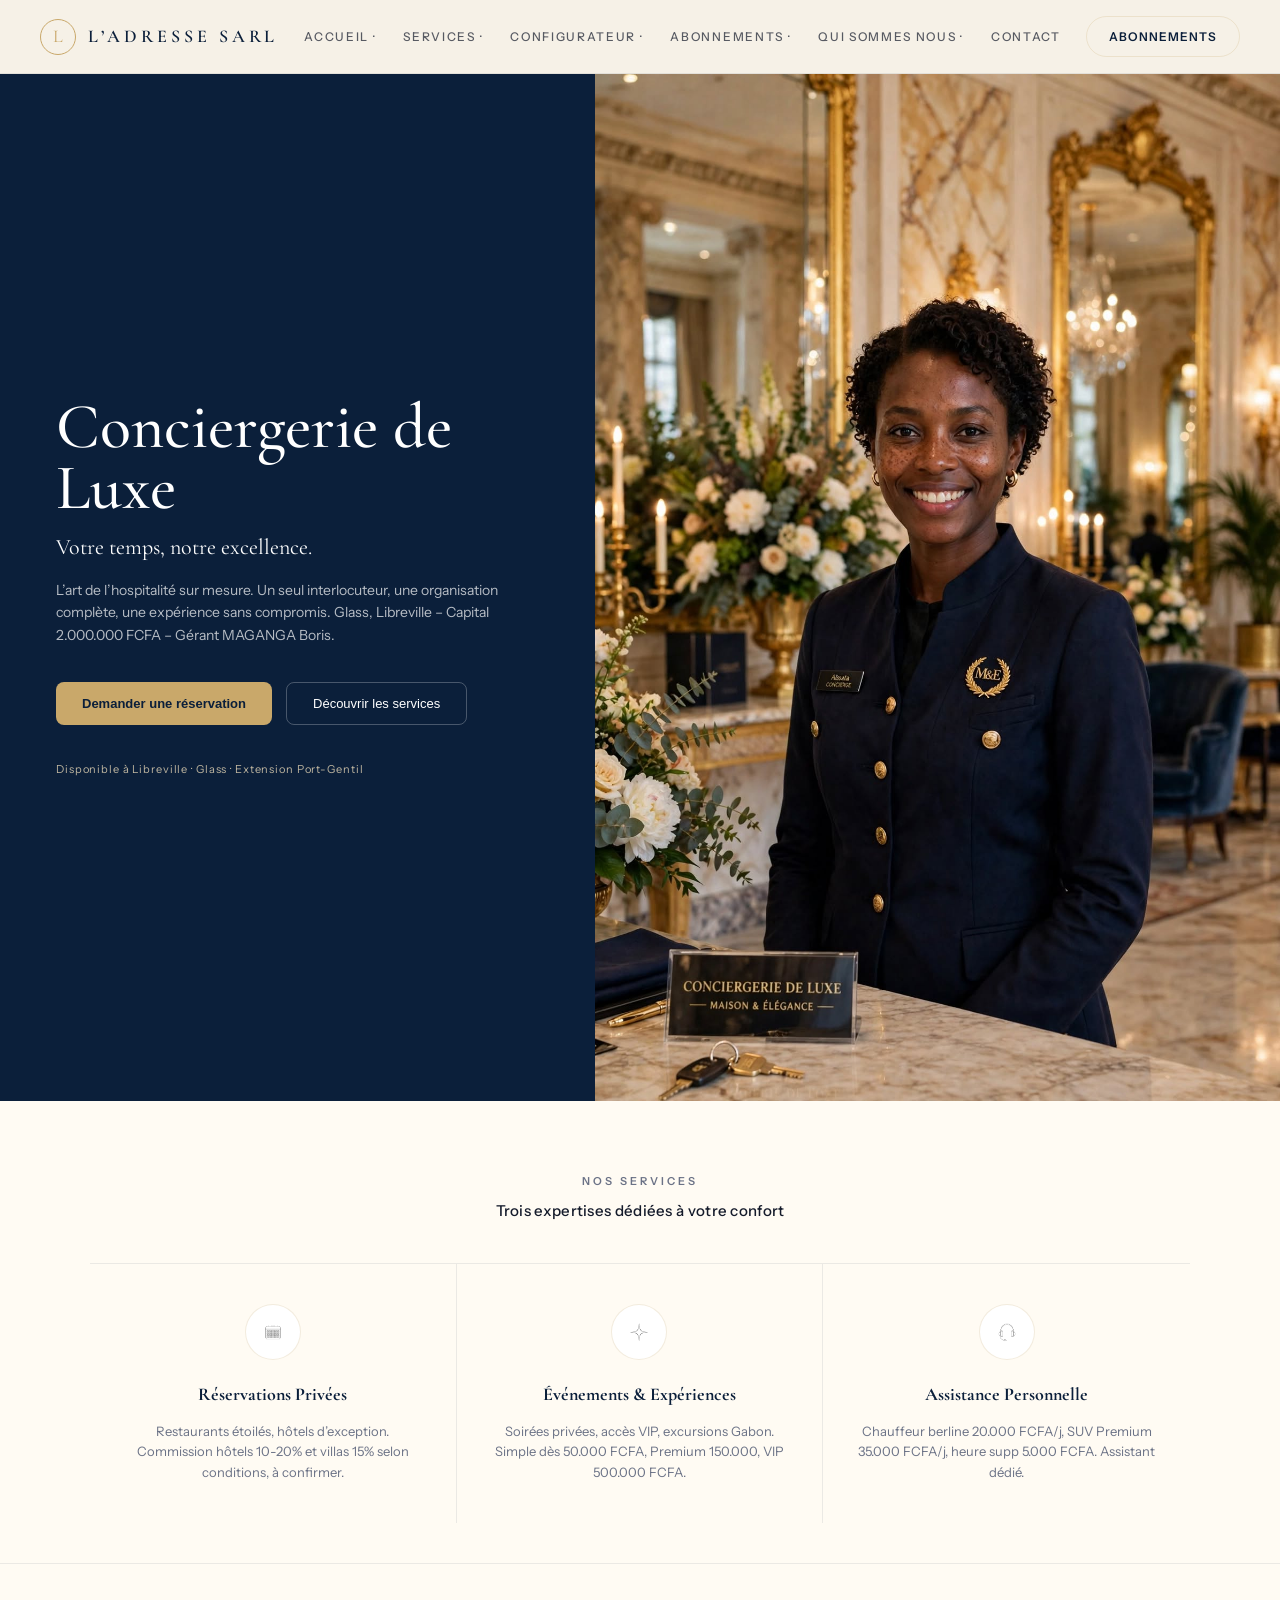
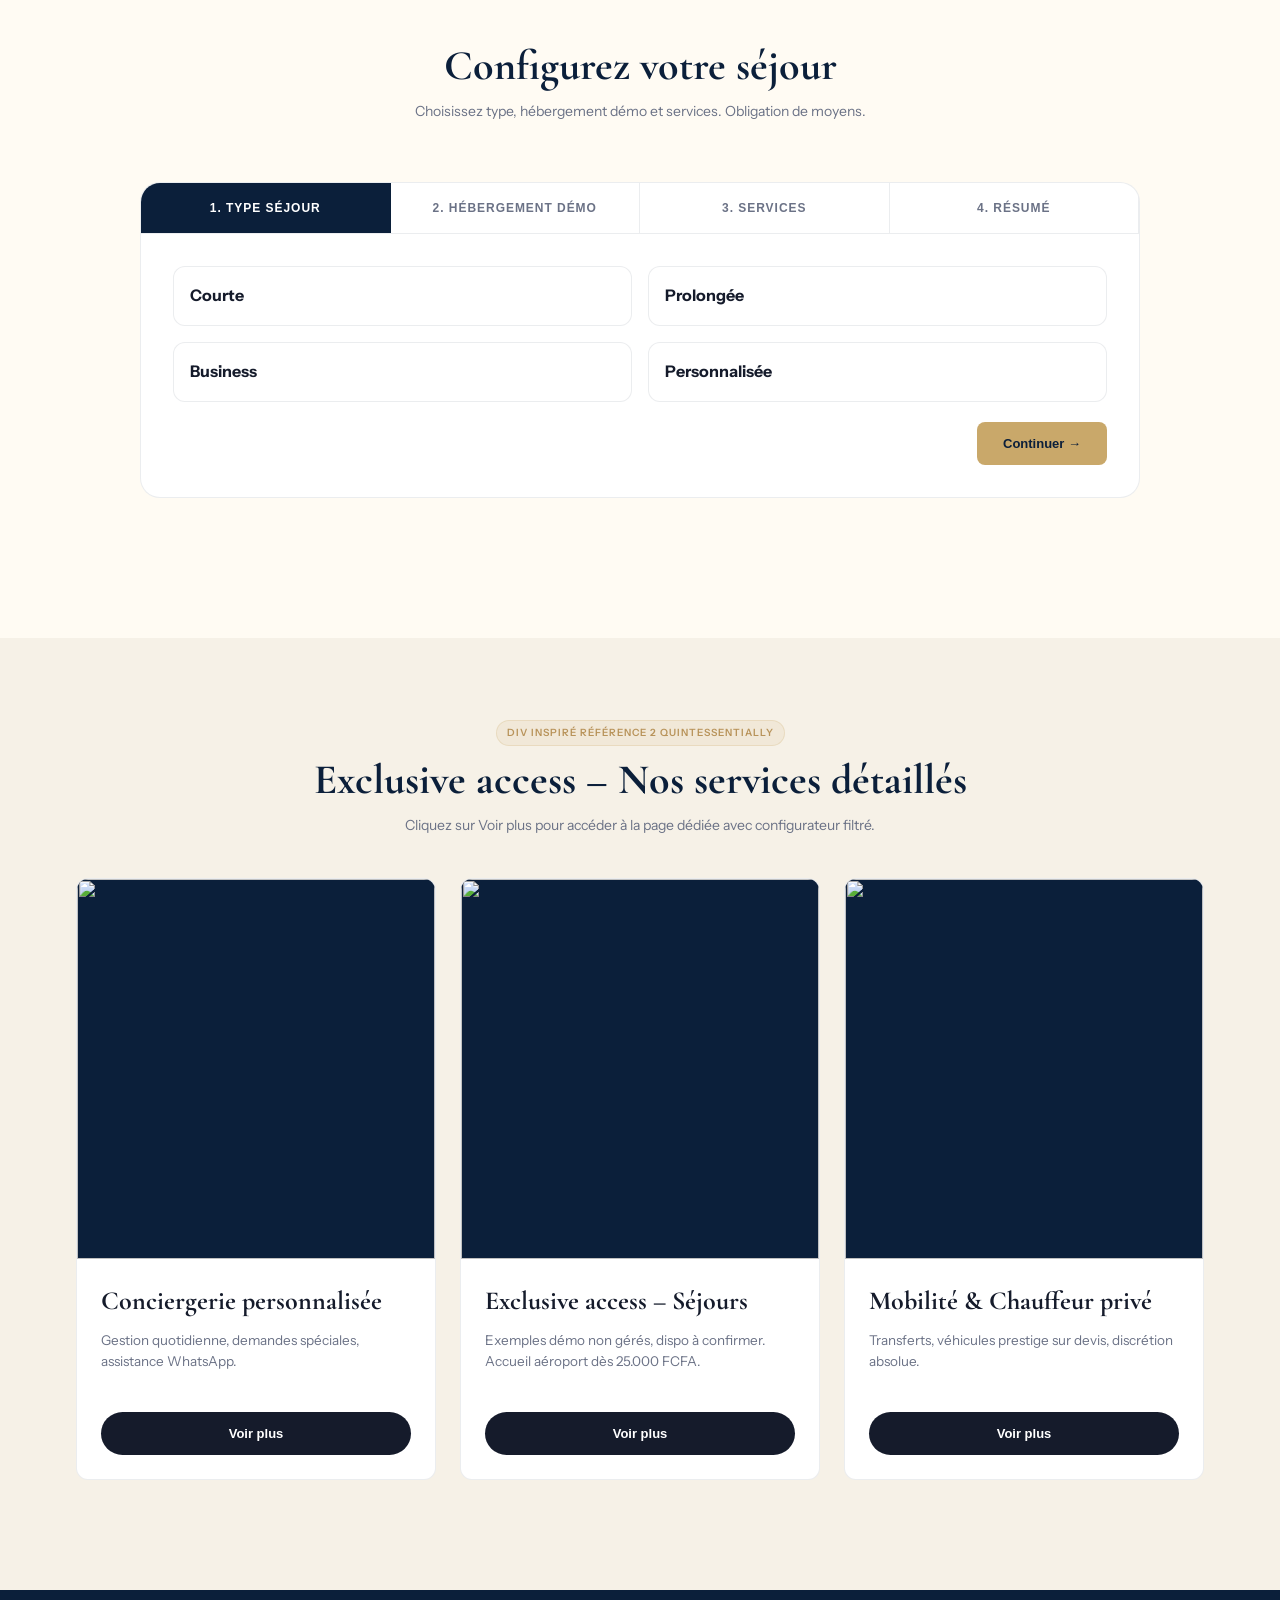
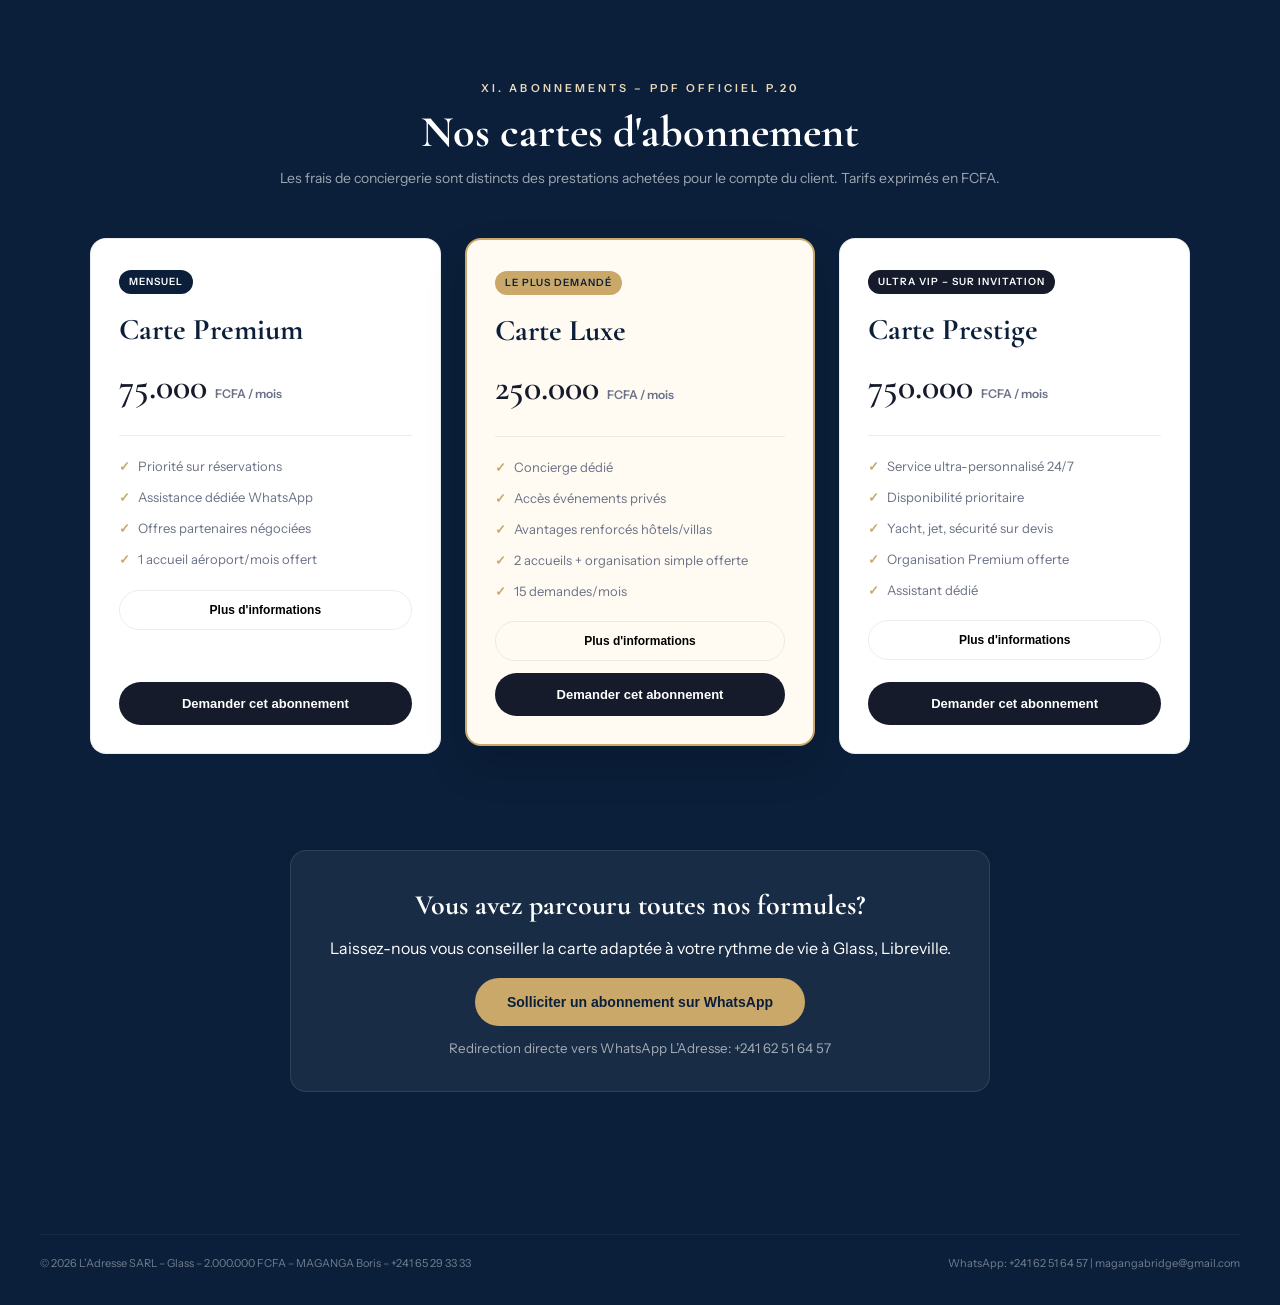
==== index.html @ 69adb177 "Update index.html" ====
<!DOCTYPE html>
<html lang="fr">
<head>
<meta charset="UTF-8">
<meta name="viewport" content="width=device-width, initial-scale=1.0">  
  <meta name="format-detection" content="telephone=no">
<meta name="format-detection" content="email=no">
<title>L’Adresse SARL | L’art de l’hospitalité sur mesure</title>
<link href="https://fonts.googleapis.com/css2?family=Cormorant+Garamond:wght@400;600;700&family=Instrument+Sans:wght@400;500;600&display=swap" rel="stylesheet">
<link rel="stylesheet" href="style.css">
</head>
<body>
<header class="top-header">
  <div class="brand"><div class="brand-icon">L</div><div class="brand-name">L’ADRESSE SARL</div></div>
  <nav class="nav">
    <a href="#accueil">Accueil ·</a>
    <a href="#services">Services ·</a>
    <a href="#config">Configurateur ·</a>
    <a href="#abonnements">Abonnements ·</a>
    <a href="qui-sommes-nous.html">Qui sommes nous ·</a>
    <a href="#contact">Contact</a>
  </nav>
  <a class="btn-contact" href="#abonnements">Abonnements</a>
</header>

<section class="hero" id="accueil">
  <div class="hero-left">
    <h1>Conciergerie de Luxe</h1>
    <div class="hero-sub">Votre temps, notre excellence.</div>
    <p class="hero-desc">L’art de l’hospitalité sur mesure. Un seul interlocuteur, une organisation complète, une expérience sans compromis. Glass, Libreville – Capital 2.000.000 FCFA – Gérant MAGANGA Boris.</p>
    <div class="hero-btns">
      <button class="btn-gold" onclick="document.getElementById('config').scrollIntoView({behavior:'smooth'})">Demander une réservation</button>
      <button class="btn-outline" onclick="document.getElementById('services-cards').scrollIntoView({behavior:'smooth'})">Découvrir les services</button>
    </div>
    <div class="hero-loc">Disponible à Libreville · Glass · Extension Port-Gentil</div>
  </div>
  <div class="hero-right">
    <img src="a1.jpeg" alt="Photo employée" onerror="this.src='a1.jpg'">
  </div>
</section>

<section class="services-intro" id="services">
  <small>Nos services</small>
  <h2>Trois expertises dédiées à votre confort</h2>
  <div class="services-grid-3">
    <div class="svc3"><div class="icon"><img src="icon3.png" alt="Réservations"></div><h3>Réservations Privées</h3><p>Restaurants étoilés, hôtels d’exception. Commission hôtels 10-20% et villas 15% selon conditions, à confirmer.</p></div>
    <div class="svc3"><div class="icon"><img src="icon1.png" alt="Événements"></div><h3>Événements & Expériences</h3><p>Soirées privées, accès VIP, excursions Gabon. Simple dès 50.000 FCFA, Premium 150.000, VIP 500.000 FCFA.</p></div>
    <div class="svc3"><div class="icon"><img src="icon2.png" alt="Assistance"></div><h3>Assistance Personnelle</h3><p>Chauffeur berline 20.000 FCFA/j, SUV Premium 35.000 FCFA/j, heure supp 5.000 FCFA. Assistant dédié.</p></div>
  </div>
</section>

<section style="padding:80px 0;background:var(--cream)" id="config">
  <div class="container">
    <div class="section-header"><h2>Configurez votre séjour</h2><p>Choisissez type, hébergement démo et services. Obligation de moyens.</p></div>
    <div class="config-wrap">
      <div class="config-tabs"><button class="active" data-s="1">1. Type séjour</button><button data-s="2">2. Hébergement démo</button><button data-s="3">3. Services</button><button data-s="4">4. Résumé</button></div>
      <div class="config-body" id="cfgBody"></div>
    </div>
  </div>
</section>

<section class="section-cards" id="services-cards">
  <div class="section-header">
    <span class="badge-demo">Div inspiré référence 2 Quintessentially</span>
    <h2>Exclusive access – Nos services détaillés</h2>
    <p>Cliquez sur Voir plus pour accéder à la page dédiée avec configurateur filtré.</p>
  </div>
  <div class="cards-wrapper">
    <div class="cards-scroll is-centered" id="cardsScroll">
      <div class="q-card"><div class="q-card-img"><img src="https://images.unsplash.com/photo-1566073771259-6a8506099945?w=600"></div><div class="q-card-body"><h3>Conciergerie personnalisée</h3><p>Gestion quotidienne, demandes spéciales, assistance WhatsApp.</p><button class="q-btn" onclick="window.location.href='service-conciergerie.html'">Voir plus</button></div></div>
      <div class="q-card"><div class="q-card-img"><img src="https://images.unsplash.com/photo-1611892440504-42a792e24d32?w=600"></div><div class="q-card-body"><h3>Exclusive access – Séjours</h3><p>Exemples démo non gérés, dispo à confirmer. Accueil aéroport dès 25.000 FCFA.</p><button class="q-btn" onclick="window.location.href='service-sejours.html'">Voir plus</button></div></div>
      <div class="q-card"><div class="q-card-img"><img src="https://images.unsplash.com/photo-1449965408869-eaa3f722e40d?w=600"></div><div class="q-card-body"><h3>Mobilité & Chauffeur privé</h3><p>Transferts, véhicules prestige sur devis, discrétion absolue.</p><button class="q-btn" onclick="window.location.href='service-mobilite.html'">Voir plus</button></div></div>
    </div>
  </div>
</section>

<section class="abonnements-section" id="abonnements">
  <div class="container">
    <div class="abonnement-intro">
      <small>XI. ABONNEMENTS – PDF Officiel p.20</small>
      <h2>Nos cartes d'abonnement</h2>
      <p>Les frais de conciergerie sont distincts des prestations achetées pour le compte du client. Tarifs exprimés en FCFA.</p>
    </div>
    <div class="abonnement-grid">
      <div class="abonnement-card">
        <div class="abonnement-top"><span class="badge-abonnement">Mensuel</span><h3>Carte Premium</h3><div class="price-abonnement">75.000 <small>FCFA / mois</small></div></div>
        <ul class="abonnement-list"><li>Priorité sur réservations</li><li>Assistance dédiée WhatsApp</li><li>Offres partenaires négociées</li><li>1 accueil aéroport/mois offert</li></ul>
        <button class="btn-info" onclick="toggleInfo(this)">Plus d'informations</button>
        <div class="info-extra"><p><b>Détails PDF p.20 + Club Silver 250.000 FCFA/an p.78:</b> 5 demandes/mois, chauffeur berline 20.000 FCFA/j préférentiel.</p></div>
        <button class="btn-whatsapp" onclick="sendWhatsApp('Carte Premium – 75.000 FCFA/mois')">Demander cet abonnement</button>
      </div>
      <div class="abonnement-card featured">
        <div class="abonnement-top"><span class="badge-abonnement gold">Le plus demandé</span><h3>Carte Luxe</h3><div class="price-abonnement">250.000 <small>FCFA / mois</small></div></div>
        <ul class="abonnement-list"><li>Concierge dédié</li><li>Accès événements privés</li><li>Avantages renforcés hôtels/villas</li><li>2 accueils + organisation simple offerte</li><li>15 demandes/mois</li></ul>
        <button class="btn-info" onclick="toggleInfo(this)">Plus d'informations</button>
        <div class="info-extra"><p><b>Détails PDF p.20 + Gold 750.000 FCFA/an p.78:</b> Coordination business dès 100.000 FCFA, commissions hôtels 10-20% maintenues.</p></div>
        <button class="btn-whatsapp" onclick="sendWhatsApp('Carte Luxe – 250.000 FCFA/mois')">Demander cet abonnement</button>
      </div>
      <div class="abonnement-card">
        <div class="abonnement-top"><span class="badge-abonnement dark">Ultra VIP – Sur invitation</span><h3>Carte Prestige</h3><div class="price-abonnement">750.000 <small>FCFA / mois</small></div></div>
        <ul class="abonnement-list"><li>Service ultra-personnalisé 24/7</li><li>Disponibilité prioritaire</li><li>Yacht, jet, sécurité sur devis</li><li>Organisation Premium offerte</li><li>Assistant dédié</li></ul>
        <button class="btn-info" onclick="toggleInfo(this)">Plus d'informations</button>
        <div class="info-extra"><p><b>Détails PDF p.20 + Black sur invitation p.78:</b> Service ultra-personnalisé, prestations exclusives.</p></div>
        <button class="btn-whatsapp" onclick="sendWhatsApp('Carte Prestige – 750.000 FCFA/mois – Sur invitation')">Demander cet abonnement</button>
      </div>
    </div>
    <div class="abonnement-cta-final">
      <h3>Vous avez parcouru toutes nos formules?</h3>
      <p>Laissez-nous vous conseiller la carte adaptée à votre rythme de vie à Glass, Libreville.</p>
      <button class="btn-gold-large" onclick="sendWhatsApp('Demande générale abonnement – besoin de conseil')">Solliciter un abonnement sur WhatsApp</button>
      <small style="display:block;margin-top:12px;opacity:0.6">Redirection directe vers WhatsApp L’Adresse: +241 62 51 64 57</small>
    </div>
  </div>
</section>

<footer class="footer" id="contact"><div class="footer-bottom"><span>© 2026 L’Adresse SARL – Glass – 2.000.000 FCFA – MAGANGA Boris – +241 65 29 33 33</span><span>WhatsApp: +241 62 51 64 57 | magangabridge@gmail.com</span></div></footer>

<script>
const state={type:null,heberg:null,services:[]};
let confType='standard';
let budgetMode='proposition';
const hebs=[{id:'a1',name:'Appartement Premium – Démo',cap:'2 pers • 65m²',img:'https://images.unsplash.com/photo-1522708323590-d24dbb6b0267?w=400'},{id:'v1',name:'Villa Luxe – Démo',cap:'4-6 pers',img:'https://images.unsplash.com/photo-1600596542815-ffad4c1539a9?w=400'}];
const servs=['Chauffeur','Chef privé','Guide','Excursion','Événement','Sécurité sur devis'];

function render(n){
  document.querySelectorAll('.config-tabs button').forEach(b=>b.classList.toggle('active',b.dataset.s==n));
  const body=document.getElementById('cfgBody');
  if(!body) return;
  if(n==1){
    body.innerHTML=`<div class="config-grid">${['Courte','Prolongée','Business','Personnalisée'].map(t=>`<div class="opt ${state.type===t?'selected':''}" onclick="state.type='${t}';render(1)"><b>${t}</b></div>`).join('')}</div><div style="text-align:right;margin-top:20px"><button class="btn-gold" onclick="render(2)">Continuer →</button></div>`;
  }
  if(n==2){
    body.innerHTML=`<div class="config-grid">${hebs.map(h=>`<div class="opt ${state.heberg===h.id?'selected':''}" onclick="state.heberg='${h.id}';render(2)"><img src="${h.img}"><div><b>${h.name}</b><br><small>${h.cap}</small></div></div>`).join('')}</div><div style="display:flex;justify-content:space-between;margin-top:20px"><button class="btn-gold" onclick="render(1)">← Retour</button><button class="btn-gold" onclick="render(3)">Continuer →</button></div>`;
  }
  if(n==3){
    body.innerHTML=`<div class="config-grid">${servs.map(s=>`<label class="opt ${state.services.includes(s)?'selected':''}"><input type="checkbox" ${state.services.includes(s)?'checked':''} onchange="toggleS('${s}')">${s}</label>`).join('')}</div><div style="text-align:right;margin-top:20px"><button class="btn-gold" onclick="render(4)">Voir résumé →</button></div>`;
  }
  if(n==4){
    const heb=hebs.find(h=>h.id===state.heberg);
    const budgetVal = document.getElementById('budgetInput') ? document.getElementById('budgetInput').value : '';
    body.innerHTML=`
      <div style="margin-bottom:20px">
        <p style="font-size:13px;font-weight:600;margin-bottom:10px">Comment souhaitez-vous organiser votre séjour ?</p>
        <div style="display:grid;grid-template-columns:1fr 1fr;gap:12px">
          <label class="opt ${confType==='standard'?'selected':''}" onclick="setConf('standard')"><input type="radio" name="conf" ${confType==='standard'?'checked':''}> <b>Demande standard</b><br><small>Coordonnées pour organiser le séjour</small></label>
          <label class="opt ${confType==='confidentielle'?'selected':''}" onclick="setConf('confidentielle')"><input type="radio" name="conf" ${confType==='confidentielle'?'checked':''}> <b>Demande confidentielle</b><br><small>Discrétion renforcée - autorisés uniquement</small></label>
        </div>
        <p style="font-size:11px;color:var(--muted);margin-top:8px">Choisissez la demande confidentielle si vous souhaitez que votre séjour soit organisé avec une discrétion renforcée. Votre demande sera traitée uniquement par les personnes autorisées.</p>
      </div>
      <div style="margin-bottom:20px">
        <p style="font-size:13px;font-weight:600;margin-bottom:10px">Comment souhaitez-vous définir votre budget ?</p>
        <div style="display:grid;grid-template-columns:1fr 1fr;gap:12px">
          <label class="opt ${budgetMode==='avec'?'selected':''}" onclick="setBudget('avec')"><input type="radio" name="budgetType" ${budgetMode==='avec'?'checked':''}> J’ai un budget en tête</label>
          <label class="opt ${budgetMode==='proposition'?'selected':''}" onclick="setBudget('proposition')"><input type="radio" name="budgetType" ${budgetMode==='proposition'?'checked':''}> Proposition sur mesure</label>
        </div>
        <input id="budgetInput" type="number" placeholder="Ex: 250000 FCFA" value="${budgetVal}" style="display:${budgetMode==='avec'?'block':'none'};width:100%;margin-top:12px;padding:12px;border-radius:10px;border:1px solid var(--border)">
      </div>
      <div style="background:var(--navy);color:white;padding:20px;border-radius:16px;margin-bottom:20px">
        <p><b>Type:</b> ${state.type||'—'}<br><b>Hébergement:</b> ${heb?heb.name:'—'}<br><b>Services:</b> ${state.services.join(', ')||'—'}<br><b>Modalité:</b> ${confType}<br><b>Budget:</b> ${budgetMode==='avec' ? (budgetVal||'à préciser')+' FCFA' : 'Sur devis'}</p>
      </div>
      <button class="btn-gold" style="width:100%;border-radius:100px" onclick="sendWhatsAppConfig()">Envoyer par WhatsApp</button>
      <button style="width:100%;border-radius:100px;background:var(--navy);color:white;border:none;padding:14px;cursor:pointer;font-weight:600;margin-top:10px" onclick="sendMailConfig()">Envoyer par Gmail</button>
      <small style="display:block;margin-top:10px;color:var(--muted)">Standard → Sheet équipe | Confidentielle → Sheet restreint Boris</small>
    `;
  }
}
function toggleS(s){if(state.services.includes(s))state.services=state.services.filter(x=>x!==s);else state.services.push(s);render(3)}
function setConf(v){confType=v; render(4)}
function setBudget(v){budgetMode=v; const inp=document.getElementById('budgetInput'); if(inp) inp.style.display=v==='avec'?'block':'none'; render(4); setTimeout(()=>{const newInp=document.getElementById('budgetInput'); if(newInp) newInp.focus();},50)}

function getResumeText(){
  const heb=hebs.find(h=>h.id===state.heberg);
  const budgetVal = document.getElementById('budgetInput') ? document.getElementById('budgetInput').value : '';
  const budgetTxt = budgetMode==='avec' ? budgetVal+' FCFA' : 'Proposition sur mesure';
  return `CONFIGURATEUR L’Adresse – Type:${state.type} – Heberg:${heb?heb.name:state.heberg} – Services:${state.services.join(',')} – Modalite:${confType} – Budget:${budgetTxt}`;
}
function sendWhatsAppConfig(){
  const txt=getResumeText();
  const prefix = confType==='confidentielle' ? '[CONFIDENTIELLE] ' : '[STANDARD] ';
  window.open(`https://wa.me/24162516457?text=${encodeURIComponent(prefix+txt)}`,'_blank');
}
function sendMailConfig(){
  const txt=getResumeText();
  const subj=`${confType==='confidentielle' ? '[CONFIDENTIELLE]' : '[STANDARD]'} Demande Configurateur L’Adresse – ${state.type}`;
  const body=`Bonjour L’Adresse,%0D%0A%0D%0A${encodeURIComponent(txt)}%0D%0A%0D%0AÀ traiter dans Sheet: ${confType}`;
  window.location.href=`mailto:magangabridge@gmail.com?subject=${encodeURIComponent(subj)}&body=${body}`;
}

document.querySelectorAll('.config-tabs button').forEach(b=>b.addEventListener('click',()=>render(b.dataset.s)));
render(1);
function toggleInfo(btn){const extra=btn.nextElementSibling;const open=extra.style.display==='block';extra.style.display=open?'none':'block';btn.textContent=open?"Plus d'informations":"Moins d'informations";}
function sendWhatsApp(typeAbo){const numero="24162516457";const msg=`Bonjour L’Adresse SARL, je souhaite obtenir plus d’informations et solliciter l’abonnement suivant: ${typeAbo}. Pouvez-vous me recontacter? Merci – Glass, Libreville.`;window.open(`https://wa.me/${numero}?text=${encodeURIComponent(msg)}`,'_blank');}
document.addEventListener('DOMContentLoaded',()=>{
  const scroll=document.getElementById('cardsScroll');const wrapper=document.querySelector('.cards-wrapper');
  function check(){if(!scroll||!wrapper) return; if(scroll.scrollWidth <= wrapper.clientWidth + 20){scroll.classList.add('is-centered');}else{scroll.classList.remove('is-centered');}}
  check();window.addEventListener('resize',check);
});
</script>
</body>
</html>
---- style.css ----
:root{
--navy:#0B1F3A;--navy-light:#143157;--gold:#C9A86A;--gold-hover:#B8935A;
--gold-light:#E9D9B8;--cream:#FFFBF3;--cream2:#F6F1E7;--paper:#FFFEFB;
--text:#151B2B;--muted:#6B7286;--border:rgba(11,31,58,0.08);--border-gold:rgba(201,168,106,0.22);
}
*{margin:0;padding:0;box-sizing:border-box}
html{scroll-behavior:smooth}
body{font-family:'Instrument Sans',sans-serif;background:var(--cream);color:var(--text);line-height:1.6;-webkit-font-smoothing:antialiased;-webkit-tap-highlight-color:transparent}
h1,h2,h3{font-family:'Cormorant Garamond',serif}
a{text-decoration:none;color:inherit;-webkit-text-fill-color:inherit}
img{width:100%;display:block;object-fit:cover}
.container{max-width:1280px;margin:0 auto;padding:0 32px}
.badge-demo{display:inline-block;background:rgba(201,168,106,0.12);border:1px solid var(--border-gold);color:var(--gold-hover);padding:4px 10px;border-radius:100px;font-size:10px;letter-spacing:0.1em;text-transform:uppercase;font-weight:600;margin-bottom:12px}
.top-header{background:var(--cream2);border-bottom:1px solid var(--border);padding:16px 40px;display:flex;justify-content:space-between;align-items:center;position:sticky;top:0;z-index:100}
.brand{display:flex;align-items:center;gap:12px}
.brand-icon{width:36px;height:36px;border:1px solid var(--gold);border-radius:50%;display:flex;align-items:center;justify-content:center;color:var(--gold);font-family:'Cormorant Garamond';font-size:18px}
.brand-name{font-family:'Cormorant Garamond';font-size:18px;letter-spacing:0.22em;font-weight:600;color:var(--navy)}
.nav{display:flex;gap:28px;align-items:center}
.nav a{font-size:12px;letter-spacing:0.14em;text-transform:uppercase;font-weight:500;opacity:.7}
.nav a:hover{opacity:1}
.btn-contact{border:1px solid var(--border-gold);padding:10px 22px;border-radius:100px;font-size:12px;letter-spacing:0.08em;text-transform:uppercase;font-weight:600;color:var(--navy)}
.hero{display:grid;grid-template-columns:1fr 1.15fr;min-height:78vh;overflow:hidden}
.hero-left{background:var(--navy);color:white;padding:80px 56px;display:flex;flex-direction:column;justify-content:center}
.hero-left h1{font-size:64px;line-height:0.95;font-weight:500;margin-bottom:16px}
.hero-sub{font-size:22px;line-height:1.2;margin-bottom:18px;font-family:'Cormorant Garamond';font-weight:400}
.hero-desc{font-size:14px;color:rgba(255,255,255,0.7);line-height:1.6;max-width:480px;margin-bottom:36px}
.hero-btns{display:flex;gap:14px;flex-wrap:wrap}
.btn-gold{background:var(--gold);color:var(--navy);padding:14px 26px;border-radius:8px;font-size:13px;font-weight:600;border:none;cursor:pointer;transition:.2s}
.btn-gold:hover{background:var(--gold-hover);transform:translateY(-1px)}
.btn-outline{border:1px solid rgba(255,255,255,0.25);color:white;padding:13px 26px;border-radius:8px;font-size:13px;background:transparent;cursor:pointer}
.hero-loc{margin-top:36px;font-size:11px;letter-spacing:0.08em;color:var(--gold-light);opacity:.8}
.hero-right{position:relative;background:#ddd;display:block}
.hero-right img{height:100%;min-height:580px;object-fit:cover;display:block}
.services-intro{background:var(--cream);padding:72px 0 40px;text-align:center;border-bottom:1px solid var(--border)}
.services-intro small{font-size:11px;letter-spacing:0.28em;text-transform:uppercase;color:var(--muted);font-weight:600;display:block;margin-bottom:8px}
.services-intro h2{font-size:15px;letter-spacing:0.02em;font-weight:500;font-family:'Instrument Sans'}
.services-grid-3{display:grid;grid-template-columns:repeat(3,1fr);gap:0;max-width:1100px;margin:40px auto 0;border-top:1px solid var(--border)}
.svc3{padding:40px 32px;text-align:center;border-right:1px solid var(--border)}
.svc3:last-child{border-right:none}
.svc3 h3{font-size:18px;margin-bottom:12px;color:var(--navy)}
.svc3 p{font-size:13px;color:var(--muted);line-height:1.6;max-width:300px;margin:0 auto}
.svc3 .icon img{width:28px;height:28px;object-fit:contain;filter:brightness(0) saturate(100%);opacity:0.9}
.svc3 .icon{background:white;border:1px solid var(--border-gold);width:56px;height:56px;border-radius:50%;display:flex;align-items:center;justify-content:center;margin:0 auto 20px;transition:.2s}
.svc3:hover .icon{border-color:var(--gold);background:var(--cream2);transform:scale(1.05)}
.section-cards{background:var(--cream2);padding:80px 0}
.section-header{max-width:1280px;margin:0 auto 32px;padding:0 32px;text-align:center}
.section-header h2{font-size:42px;line-height:1.05;color:var(--navy);margin-bottom:12px}
.section-header p{color:var(--muted);font-size:14px;max-width:600px;margin:0 auto}
.cards-wrapper{max-width:1280px;margin:0 auto;padding:0 32px;display:flex;justify-content:center}
.cards-scroll{display:flex;gap:24px;overflow-x:auto;padding:10px 0 30px;scroll-snap-type:x mandatory;scrollbar-width:none;max-width:100%}
.cards-scroll.is-centered{justify-content:center;overflow:visible;flex-wrap:wrap}
.cards-scroll::-webkit-scrollbar{display:none}
.q-card{flex:0 0 360px;scroll-snap-align:start;background:white;border:1px solid var(--border);overflow:hidden;transition:.3s;cursor:pointer;border-radius:12px}
.q-card:hover{transform:translateY(-4px);box-shadow:0 18px 40px rgba(11,31,58,0.08)}
.q-card-img{height:380px;overflow:hidden;background:var(--navy)}
.q-card-img img{height:100%;transition:.6s}
.q-card:hover .q-card-img img{transform:scale(1.05)}
.q-card-body{padding:28px 24px 24px}
.q-card-body h3{font-size:26px;line-height:1.1;margin-bottom:14px}
.q-card-body p{font-size:13.5px;color:var(--muted);line-height:1.6;margin-bottom:22px;min-height:60px}
.q-btn{width:100%;background:var(--text);color:white;border:none;padding:14px;border-radius:100px;font-size:13px;font-weight:600;cursor:pointer}
.abonnements-section{background:var(--navy);color:white;padding:90px 0 110px}
.abonnement-intro{text-align:center;max-width:720px;margin:0 auto 48px}
.abonnement-intro small{letter-spacing:0.28em;text-transform:uppercase;color:var(--gold-light);font-weight:600;font-size:11px;display:block;margin-bottom:8px}
.abonnement-intro h2{font-size:44px;margin:12px 0;color:white;line-height:1.05}
.abonnement-intro p{color:rgba(255,255,255,0.6);font-size:14px;line-height:1.6}
.abonnement-grid{display:grid;grid-template-columns:repeat(3,1fr);gap:24px;row-gap:40px;max-width:1100px;margin:0 auto 64px}
.abonnement-card{background:white;color:var(--text);border-radius:16px;padding:28px;border:1px solid var(--border);display:flex;flex-direction:column}
.abonnement-card.featured{background:var(--cream);border:2px solid var(--gold);transform:none !important;box-shadow:0 20px 40px rgba(0,0,0,0.15);margin-bottom:8px}
.abonnement-top{border-bottom:1px solid var(--border);padding-bottom:20px;margin-bottom:20px}
.badge-abonnement{font-size:10px;letter-spacing:0.1em;text-transform:uppercase;font-weight:600;background:var(--navy);color:white;padding:4px 10px;border-radius:100px;display:inline-block}
.badge-abonnement.gold{background:var(--gold);color:var(--navy)}
.badge-abonnement.dark{background:var(--text)}
.abonnement-card h3{font-family:'Cormorant Garamond';font-size:30px;margin:12px 0 4px;color:var(--navy)}
.price-abonnement{font-family:'Cormorant Garamond';font-size:36px;font-weight:600}
.price-abonnement small{font-family:'Instrument Sans';font-size:12px;color:var(--muted)}
.abonnement-list{list-style:none;margin:0 0 20px;display:flex;flex-direction:column;gap:10px;font-size:13px;color:var(--muted)}
.abonnement-list li:before{content:'✓';color:var(--gold);font-weight:700;margin-right:8px}
.btn-info{width:100%;background:transparent;border:1px solid var(--border);padding:12px;border-radius:100px;font-size:12px;font-weight:600;cursor:pointer;margin-bottom:12px}
.btn-info:hover{background:var(--cream2)}
.info-extra{display:none;background:var(--cream2);padding:14px;border-radius:10px;font-size:12.5px;line-height:1.5;margin-bottom:16px;color:var(--muted)}
.btn-whatsapp{width:100%;background:var(--text);color:white;border:none;padding:14px;border-radius:100px;font-size:13px;font-weight:600;cursor:pointer;margin-top:auto}
.btn-whatsapp:hover{background:var(--navy-light)}
.abonnement-cta-final{text-align:center;margin-top:96px;background:rgba(255,255,255,0.06);border:1px solid rgba(255,255,255,0.1);padding:32px;border-radius:16px;max-width:700px;margin-left:auto;margin-right:auto}
.abonnement-cta-final h3{font-size:28px;color:white;margin-bottom:8px}
.btn-gold-large{background:var(--gold);color:var(--navy);padding:16px 32px;border-radius:100px;border:none;font-weight:700;font-size:14px;cursor:pointer;margin-top:16px}
.config-wrap{max-width:1000px;margin:60px auto;background:white;border-radius:20px;border:1px solid var(--border);overflow:hidden;position:relative}
.config-tabs{display:flex;border-bottom:1px solid var(--border);overflow:hidden}
.config-tabs button{flex:1;padding:18px;border:none;background:transparent;font-size:12px;letter-spacing:0.08em;text-transform:uppercase;font-weight:600;color:var(--muted);cursor:pointer;border-right:1px solid var(--border)}
.config-tabs button.active{background:var(--navy);color:white}
.config-body{padding:32px}
.config-grid{display:grid;grid-template-columns:repeat(2,1fr);gap:16px}
.opt{border:1.5px solid var(--border);border-radius:12px;padding:16px;display:flex;gap:14px;align-items:center;cursor:pointer;transition:.2s;background:white}
.opt.selected{border-color:var(--navy);background:var(--cream2)}
.opt img{width:72px;height:72px;border-radius:10px;flex-shrink:0}
.footer{background:var(--navy);color:rgba(255,255,255,0.6);padding:32px 40px;font-size:12px}
.footer-bottom{border-top:1px solid rgba(255,255,255,0.08);padding-top:20px;display:flex;justify-content:space-between;opacity:.7;font-size:11px;max-width:1280px;margin:0 auto;flex-wrap:wrap;gap:12px}
a[href^="tel"], a[href^="mailto"], .footer-bottom span{color:inherit !important;-webkit-text-fill-color:inherit !important;text-decoration:none !important}

@media(max-width:1024px){
.hero{grid-template-columns:1fr}.hero-left{padding:48px 32px}.hero-right img{min-height:420px}
.services-grid-3{grid-template-columns:1fr;border-top:none}.svc3{border-right:none;border-bottom:1px solid var(--border)}
.abonnement-grid{grid-template-columns:1fr}.abonnement-card.featured{transform:none}
.cards-wrapper{padding:0 16px}
.cards-scroll{justify-content:flex-start!important;overflow-x:auto;flex-wrap:nowrap!important}
.q-card{flex:0 0 85vw}
.nav{display:none}
.top-header{padding:12px 20px}
.container{padding:0 20px}
}

@media(max-width:768px){
.hero{display:flex !important;flex-direction:column !important;min-height:auto !important}
.hero-left{padding:32px 20px !important;order:1}
.hero-left h1{font-size:38px !important}
.hero-right{order:2;width:100% !important;height:300px !important;min-height:300px !important;display:block !important;margin:0 !important;border-radius:0 !important}
.hero-right img{height:100% !important;min-height:300px !important;width:100% !important;object-fit:cover !important}
.config-wrap{margin:20px auto !important;border-radius:16px !important}
.config-tabs{display:flex !important;overflow-x:auto !important;-webkit-overflow-scrolling:touch !important;scrollbar-width:none !important}
.config-tabs::-webkit-scrollbar{display:none !important}
.config-tabs button{flex:0 0 44% !important;white-space:normal !important;line-height:1.2 !important;font-size:11px !important;padding:14px 10px !important;min-height:54px !important;display:flex !important;align-items:center !important;justify-content:center !important}
.config-wrap::after{content:"← glissez pour voir →";position:absolute;bottom:6px;left:50%;transform:translateX(-50%);font-size:9px;letter-spacing:0.15em;text-transform:uppercase;color:var(--muted);opacity:0.6;pointer-events:none;background:var(--cream);padding:2px 10px;border-radius:100px;border:1px solid var(--border)}
.config-body{padding:16px !important;padding-bottom:32px !important}
.config-grid{grid-template-columns:1fr !important;gap:12px !important}
.config-grid .opt{width:100% !important;min-height:80px !important}
.config-grid .opt img{width:62px !important;height:62px !important}
.config-body input, .config-body select{font-size:16px !important}
.config-body div[style*="grid-template-columns:1fr 1fr"]{grid-template-columns:1fr !important}
}
@media(max-width:640px){
.abonnement-intro h2{font-size:32px}
.hero-left h1{font-size:42px}
.price-abonnement{font-size:30px}
}
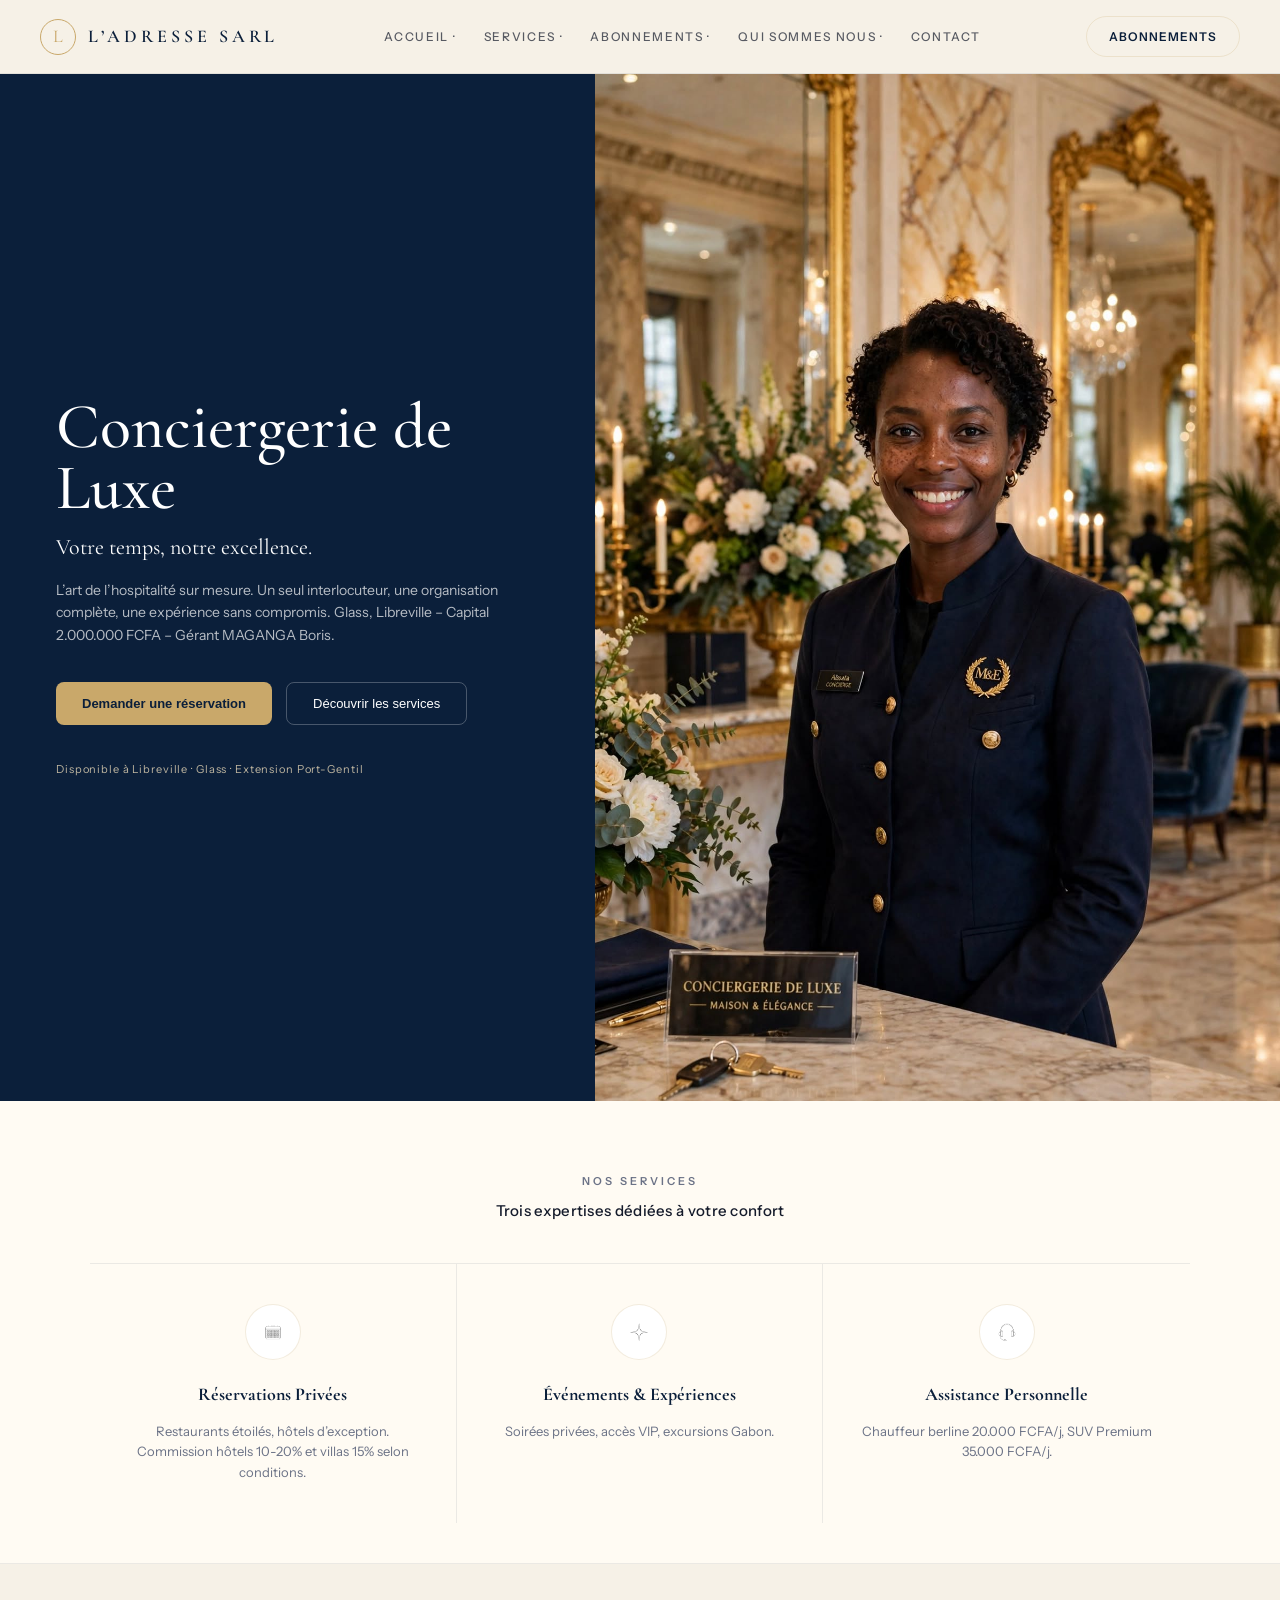
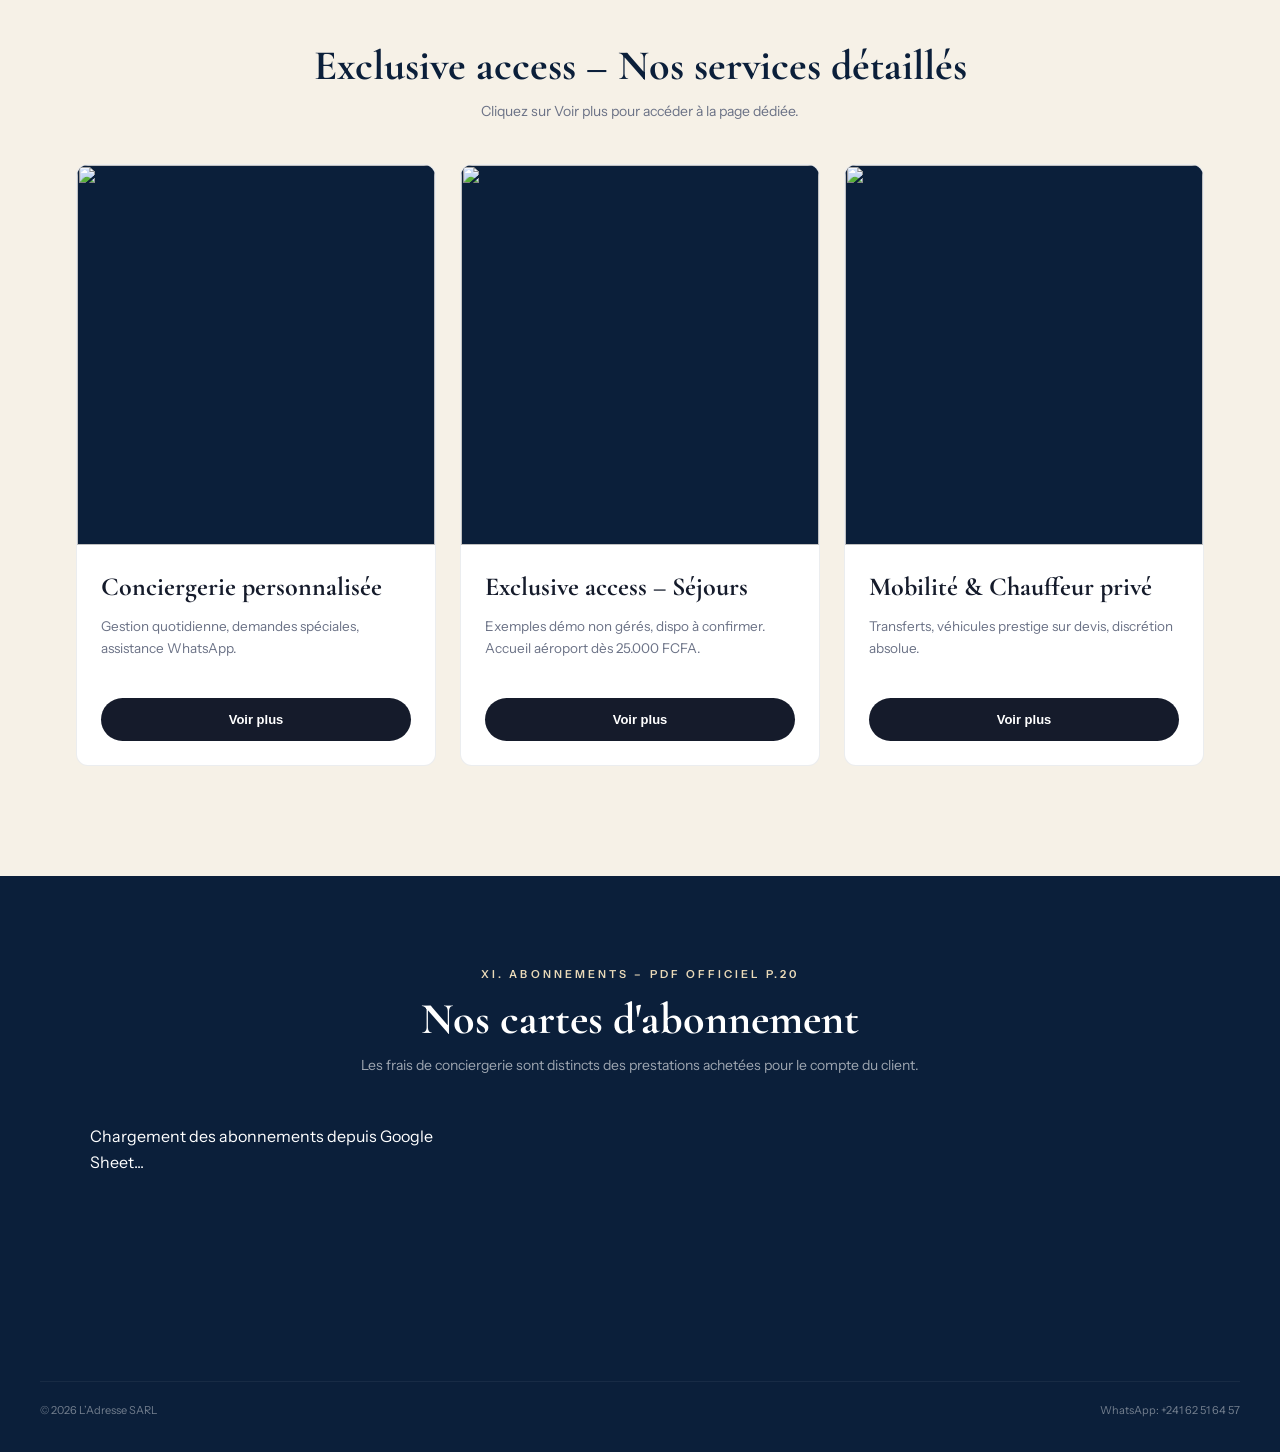
==== commit 9e7eea87: "Refactor index.html to streamline structure" ====
--- a/index.html
+++ b/index.html
@@ -1,201 +1,51 @@
 <!DOCTYPE html>
 <html lang="fr">
-<head>
-<meta charset="UTF-8">
-<meta name="viewport" content="width=device-width, initial-scale=1.0">  
-  <meta name="format-detection" content="telephone=no">
-<meta name="format-detection" content="email=no">
+<head><meta charset="UTF-8"><meta name="viewport" content="width=device-width, initial-scale=1.0">  
+<meta name="format-detection" content="telephone=no"><meta name="format-detection" content="email=no">
 <title>L’Adresse SARL | L’art de l’hospitalité sur mesure</title>
 <link href="https://fonts.googleapis.com/css2?family=Cormorant+Garamond:wght@400;600;700&family=Instrument+Sans:wght@400;500;600&display=swap" rel="stylesheet">
-<link rel="stylesheet" href="style.css">
-</head>
+<link rel="stylesheet" href="style.css"></head>
 <body>
 <header class="top-header">
-  <div class="brand"><div class="brand-icon">L</div><div class="brand-name">L’ADRESSE SARL</div></div>
-  <nav class="nav">
-    <a href="#accueil">Accueil ·</a>
-    <a href="#services">Services ·</a>
-    <a href="#config">Configurateur ·</a>
-    <a href="#abonnements">Abonnements ·</a>
-    <a href="qui-sommes-nous.html">Qui sommes nous ·</a>
-    <a href="#contact">Contact</a>
-  </nav>
-  <a class="btn-contact" href="#abonnements">Abonnements</a>
-</header>
+<div class="brand"><div class="brand-icon">L</div><div class="brand-name">L’ADRESSE SARL</div></div>
+<nav class="nav"><a href="#accueil">Accueil ·</a><a href="#services">Services ·</a><a href="#abonnements">Abonnements ·</a><a href="qui-sommes-nous.html">Qui sommes nous ·</a><a href="#contact">Contact</a></nav>
+<a class="btn-contact" href="#abonnements">Abonnements</a></header>
 
 <section class="hero" id="accueil">
-  <div class="hero-left">
-    <h1>Conciergerie de Luxe</h1>
-    <div class="hero-sub">Votre temps, notre excellence.</div>
-    <p class="hero-desc">L’art de l’hospitalité sur mesure. Un seul interlocuteur, une organisation complète, une expérience sans compromis. Glass, Libreville – Capital 2.000.000 FCFA – Gérant MAGANGA Boris.</p>
-    <div class="hero-btns">
-      <button class="btn-gold" onclick="document.getElementById('config').scrollIntoView({behavior:'smooth'})">Demander une réservation</button>
-      <button class="btn-outline" onclick="document.getElementById('services-cards').scrollIntoView({behavior:'smooth'})">Découvrir les services</button>
-    </div>
-    <div class="hero-loc">Disponible à Libreville · Glass · Extension Port-Gentil</div>
-  </div>
-  <div class="hero-right">
-    <img src="a1.jpeg" alt="Photo employée" onerror="this.src='a1.jpg'">
-  </div>
-</section>
+<div class="hero-left"><h1>Conciergerie de Luxe</h1><div class="hero-sub">Votre temps, notre excellence.</div>
+<p class="hero-desc">L’art de l’hospitalité sur mesure. Un seul interlocuteur, une organisation complète, une expérience sans compromis. Glass, Libreville – Capital 2.000.000 FCFA – Gérant MAGANGA Boris.</p>
+<div class="hero-btns"><button class="btn-gold" onclick="document.getElementById('services-cards').scrollIntoView({behavior:'smooth'})">Demander une réservation</button>
+<button class="btn-outline" onclick="document.getElementById('services-cards').scrollIntoView({behavior:'smooth'})">Découvrir les services</button></div>
+<div class="hero-loc">Disponible à Libreville · Glass · Extension Port-Gentil</div></div>
+<div class="hero-right"><img src="a1.jpeg" onerror="this.src='a1.jpg'"></div></section>
 
-<section class="services-intro" id="services">
-  <small>Nos services</small>
-  <h2>Trois expertises dédiées à votre confort</h2>
-  <div class="services-grid-3">
-    <div class="svc3"><div class="icon"><img src="icon3.png" alt="Réservations"></div><h3>Réservations Privées</h3><p>Restaurants étoilés, hôtels d’exception. Commission hôtels 10-20% et villas 15% selon conditions, à confirmer.</p></div>
-    <div class="svc3"><div class="icon"><img src="icon1.png" alt="Événements"></div><h3>Événements & Expériences</h3><p>Soirées privées, accès VIP, excursions Gabon. Simple dès 50.000 FCFA, Premium 150.000, VIP 500.000 FCFA.</p></div>
-    <div class="svc3"><div class="icon"><img src="icon2.png" alt="Assistance"></div><h3>Assistance Personnelle</h3><p>Chauffeur berline 20.000 FCFA/j, SUV Premium 35.000 FCFA/j, heure supp 5.000 FCFA. Assistant dédié.</p></div>
-  </div>
-</section>
+<section class="services-intro" id="services"><small>Nos services</small><h2>Trois expertises dédiées à votre confort</h2>
+<div class="services-grid-3"><div class="svc3"><div class="icon"><img src="icon3.png"></div><h3>Réservations Privées</h3><p>Restaurants étoilés, hôtels d’exception. Commission hôtels 10-20% et villas 15% selon conditions.</p></div>
+<div class="svc3"><div class="icon"><img src="icon1.png"></div><h3>Événements & Expériences</h3><p>Soirées privées, accès VIP, excursions Gabon.</p></div>
+<div class="svc3"><div class="icon"><img src="icon2.png"></div><h3>Assistance Personnelle</h3><p id="prix-accueil">Chauffeur berline 20.000 FCFA/j, SUV Premium 35.000 FCFA/j.</p></div></div></section>
 
-<section style="padding:80px 0;background:var(--cream)" id="config">
-  <div class="container">
-    <div class="section-header"><h2>Configurez votre séjour</h2><p>Choisissez type, hébergement démo et services. Obligation de moyens.</p></div>
-    <div class="config-wrap">
-      <div class="config-tabs"><button class="active" data-s="1">1. Type séjour</button><button data-s="2">2. Hébergement démo</button><button data-s="3">3. Services</button><button data-s="4">4. Résumé</button></div>
-      <div class="config-body" id="cfgBody"></div>
-    </div>
-  </div>
-</section>
+<section class="section-cards" id="services-cards"><div class="section-header"><h2>Exclusive access – Nos services détaillés</h2><p>Cliquez sur Voir plus pour accéder à la page dédiée.</p></div>
+<div class="cards-wrapper"><div class="cards-scroll is-centered" id="cardsScroll">
+<div class="q-card"><div class="q-card-img"><img src="https://images.unsplash.com/photo-1566073771259-6a8506099945?w=600"></div><div class="q-card-body"><h3>Conciergerie personnalisée</h3><p>Gestion quotidienne, demandes spéciales, assistance WhatsApp.</p><button class="q-btn" onclick="window.location.href='service-conciergerie.html'">Voir plus</button></div></div>
+<div class="q-card"><div class="q-card-img"><img src="https://images.unsplash.com/photo-1611892440504-42a792e24d32?w=600"></div><div class="q-card-body"><h3>Exclusive access – Séjours</h3><p>Exemples démo non gérés, dispo à confirmer. Accueil aéroport dès 25.000 FCFA.</p><button class="q-btn" onclick="window.location.href='service-sejours.html'">Voir plus</button></div></div>
+<div class="q-card"><div class="q-card-img"><img src="https://images.unsplash.com/photo-1449965408869-eaa3f722e40d?w=600"></div><div class="q-card-body"><h3>Mobilité & Chauffeur privé</h3><p>Transferts, véhicules prestige sur devis, discrétion absolue.</p><button class="q-btn" onclick="window.location.href='service-mobilite.html'">Voir plus</button></div></div>
+</div></div></section>
 
-<section class="section-cards" id="services-cards">
-  <div class="section-header">
-    <span class="badge-demo">Div inspiré référence 2 Quintessentially</span>
-    <h2>Exclusive access – Nos services détaillés</h2>
-    <p>Cliquez sur Voir plus pour accéder à la page dédiée avec configurateur filtré.</p>
-  </div>
-  <div class="cards-wrapper">
-    <div class="cards-scroll is-centered" id="cardsScroll">
-      <div class="q-card"><div class="q-card-img"><img src="https://images.unsplash.com/photo-1566073771259-6a8506099945?w=600"></div><div class="q-card-body"><h3>Conciergerie personnalisée</h3><p>Gestion quotidienne, demandes spéciales, assistance WhatsApp.</p><button class="q-btn" onclick="window.location.href='service-conciergerie.html'">Voir plus</button></div></div>
-      <div class="q-card"><div class="q-card-img"><img src="https://images.unsplash.com/photo-1611892440504-42a792e24d32?w=600"></div><div class="q-card-body"><h3>Exclusive access – Séjours</h3><p>Exemples démo non gérés, dispo à confirmer. Accueil aéroport dès 25.000 FCFA.</p><button class="q-btn" onclick="window.location.href='service-sejours.html'">Voir plus</button></div></div>
-      <div class="q-card"><div class="q-card-img"><img src="https://images.unsplash.com/photo-1449965408869-eaa3f722e40d?w=600"></div><div class="q-card-body"><h3>Mobilité & Chauffeur privé</h3><p>Transferts, véhicules prestige sur devis, discrétion absolue.</p><button class="q-btn" onclick="window.location.href='service-mobilite.html'">Voir plus</button></div></div>
-    </div>
-  </div>
-</section>
-
-<section class="abonnements-section" id="abonnements">
-  <div class="container">
-    <div class="abonnement-intro">
-      <small>XI. ABONNEMENTS – PDF Officiel p.20</small>
-      <h2>Nos cartes d'abonnement</h2>
-      <p>Les frais de conciergerie sont distincts des prestations achetées pour le compte du client. Tarifs exprimés en FCFA.</p>
-    </div>
-    <div class="abonnement-grid">
-      <div class="abonnement-card">
-        <div class="abonnement-top"><span class="badge-abonnement">Mensuel</span><h3>Carte Premium</h3><div class="price-abonnement">75.000 <small>FCFA / mois</small></div></div>
-        <ul class="abonnement-list"><li>Priorité sur réservations</li><li>Assistance dédiée WhatsApp</li><li>Offres partenaires négociées</li><li>1 accueil aéroport/mois offert</li></ul>
-        <button class="btn-info" onclick="toggleInfo(this)">Plus d'informations</button>
-        <div class="info-extra"><p><b>Détails PDF p.20 + Club Silver 250.000 FCFA/an p.78:</b> 5 demandes/mois, chauffeur berline 20.000 FCFA/j préférentiel.</p></div>
-        <button class="btn-whatsapp" onclick="sendWhatsApp('Carte Premium – 75.000 FCFA/mois')">Demander cet abonnement</button>
-      </div>
-      <div class="abonnement-card featured">
-        <div class="abonnement-top"><span class="badge-abonnement gold">Le plus demandé</span><h3>Carte Luxe</h3><div class="price-abonnement">250.000 <small>FCFA / mois</small></div></div>
-        <ul class="abonnement-list"><li>Concierge dédié</li><li>Accès événements privés</li><li>Avantages renforcés hôtels/villas</li><li>2 accueils + organisation simple offerte</li><li>15 demandes/mois</li></ul>
-        <button class="btn-info" onclick="toggleInfo(this)">Plus d'informations</button>
-        <div class="info-extra"><p><b>Détails PDF p.20 + Gold 750.000 FCFA/an p.78:</b> Coordination business dès 100.000 FCFA, commissions hôtels 10-20% maintenues.</p></div>
-        <button class="btn-whatsapp" onclick="sendWhatsApp('Carte Luxe – 250.000 FCFA/mois')">Demander cet abonnement</button>
-      </div>
-      <div class="abonnement-card">
-        <div class="abonnement-top"><span class="badge-abonnement dark">Ultra VIP – Sur invitation</span><h3>Carte Prestige</h3><div class="price-abonnement">750.000 <small>FCFA / mois</small></div></div>
-        <ul class="abonnement-list"><li>Service ultra-personnalisé 24/7</li><li>Disponibilité prioritaire</li><li>Yacht, jet, sécurité sur devis</li><li>Organisation Premium offerte</li><li>Assistant dédié</li></ul>
-        <button class="btn-info" onclick="toggleInfo(this)">Plus d'informations</button>
-        <div class="info-extra"><p><b>Détails PDF p.20 + Black sur invitation p.78:</b> Service ultra-personnalisé, prestations exclusives.</p></div>
-        <button class="btn-whatsapp" onclick="sendWhatsApp('Carte Prestige – 750.000 FCFA/mois – Sur invitation')">Demander cet abonnement</button>
-      </div>
-    </div>
-    <div class="abonnement-cta-final">
-      <h3>Vous avez parcouru toutes nos formules?</h3>
-      <p>Laissez-nous vous conseiller la carte adaptée à votre rythme de vie à Glass, Libreville.</p>
-      <button class="btn-gold-large" onclick="sendWhatsApp('Demande générale abonnement – besoin de conseil')">Solliciter un abonnement sur WhatsApp</button>
-      <small style="display:block;margin-top:12px;opacity:0.6">Redirection directe vers WhatsApp L’Adresse: +241 62 51 64 57</small>
-    </div>
-  </div>
-</section>
-
-<footer class="footer" id="contact"><div class="footer-bottom"><span>© 2026 L’Adresse SARL – Glass – 2.000.000 FCFA – MAGANGA Boris – +241 65 29 33 33</span><span>WhatsApp: +241 62 51 64 57 | magangabridge@gmail.com</span></div></footer>
+<section class="abonnements-section" id="abonnements"><div class="container"><div class="abonnement-intro"><small>XI. ABONNEMENTS – PDF Officiel p.20</small><h2>Nos cartes d'abonnement</h2><p id="abos-desc">Les frais de conciergerie sont distincts des prestations achetées pour le compte du client.</p></div>
+<div class="abonnement-grid" id="abosGrid">Chargement des abonnements depuis Google Sheet...</div></div></section>
+<footer class="footer" id="contact"><div class="footer-bottom"><span>© 2026 L’Adresse SARL</span><span>WhatsApp: +241 62 51 64 57</span></div></footer>
 
 <script>
-const state={type:null,heberg:null,services:[]};
-let confType='standard';
-let budgetMode='proposition';
-const hebs=[{id:'a1',name:'Appartement Premium – Démo',cap:'2 pers • 65m²',img:'https://images.unsplash.com/photo-1522708323590-d24dbb6b0267?w=400'},{id:'v1',name:'Villa Luxe – Démo',cap:'4-6 pers',img:'https://images.unsplash.com/photo-1600596542815-ffad4c1539a9?w=400'}];
-const servs=['Chauffeur','Chef privé','Guide','Excursion','Événement','Sécurité sur devis'];
-
-function render(n){
-  document.querySelectorAll('.config-tabs button').forEach(b=>b.classList.toggle('active',b.dataset.s==n));
-  const body=document.getElementById('cfgBody');
-  if(!body) return;
-  if(n==1){
-    body.innerHTML=`<div class="config-grid">${['Courte','Prolongée','Business','Personnalisée'].map(t=>`<div class="opt ${state.type===t?'selected':''}" onclick="state.type='${t}';render(1)"><b>${t}</b></div>`).join('')}</div><div style="text-align:right;margin-top:20px"><button class="btn-gold" onclick="render(2)">Continuer →</button></div>`;
-  }
-  if(n==2){
-    body.innerHTML=`<div class="config-grid">${hebs.map(h=>`<div class="opt ${state.heberg===h.id?'selected':''}" onclick="state.heberg='${h.id}';render(2)"><img src="${h.img}"><div><b>${h.name}</b><br><small>${h.cap}</small></div></div>`).join('')}</div><div style="display:flex;justify-content:space-between;margin-top:20px"><button class="btn-gold" onclick="render(1)">← Retour</button><button class="btn-gold" onclick="render(3)">Continuer →</button></div>`;
-  }
-  if(n==3){
-    body.innerHTML=`<div class="config-grid">${servs.map(s=>`<label class="opt ${state.services.includes(s)?'selected':''}"><input type="checkbox" ${state.services.includes(s)?'checked':''} onchange="toggleS('${s}')">${s}</label>`).join('')}</div><div style="text-align:right;margin-top:20px"><button class="btn-gold" onclick="render(4)">Voir résumé →</button></div>`;
-  }
-  if(n==4){
-    const heb=hebs.find(h=>h.id===state.heberg);
-    const budgetVal = document.getElementById('budgetInput') ? document.getElementById('budgetInput').value : '';
-    body.innerHTML=`
-      <div style="margin-bottom:20px">
-        <p style="font-size:13px;font-weight:600;margin-bottom:10px">Comment souhaitez-vous organiser votre séjour ?</p>
-        <div style="display:grid;grid-template-columns:1fr 1fr;gap:12px">
-          <label class="opt ${confType==='standard'?'selected':''}" onclick="setConf('standard')"><input type="radio" name="conf" ${confType==='standard'?'checked':''}> <b>Demande standard</b><br><small>Coordonnées pour organiser le séjour</small></label>
-          <label class="opt ${confType==='confidentielle'?'selected':''}" onclick="setConf('confidentielle')"><input type="radio" name="conf" ${confType==='confidentielle'?'checked':''}> <b>Demande confidentielle</b><br><small>Discrétion renforcée - autorisés uniquement</small></label>
-        </div>
-        <p style="font-size:11px;color:var(--muted);margin-top:8px">Choisissez la demande confidentielle si vous souhaitez que votre séjour soit organisé avec une discrétion renforcée. Votre demande sera traitée uniquement par les personnes autorisées.</p>
-      </div>
-      <div style="margin-bottom:20px">
-        <p style="font-size:13px;font-weight:600;margin-bottom:10px">Comment souhaitez-vous définir votre budget ?</p>
-        <div style="display:grid;grid-template-columns:1fr 1fr;gap:12px">
-          <label class="opt ${budgetMode==='avec'?'selected':''}" onclick="setBudget('avec')"><input type="radio" name="budgetType" ${budgetMode==='avec'?'checked':''}> J’ai un budget en tête</label>
-          <label class="opt ${budgetMode==='proposition'?'selected':''}" onclick="setBudget('proposition')"><input type="radio" name="budgetType" ${budgetMode==='proposition'?'checked':''}> Proposition sur mesure</label>
-        </div>
-        <input id="budgetInput" type="number" placeholder="Ex: 250000 FCFA" value="${budgetVal}" style="display:${budgetMode==='avec'?'block':'none'};width:100%;margin-top:12px;padding:12px;border-radius:10px;border:1px solid var(--border)">
-      </div>
-      <div style="background:var(--navy);color:white;padding:20px;border-radius:16px;margin-bottom:20px">
-        <p><b>Type:</b> ${state.type||'—'}<br><b>Hébergement:</b> ${heb?heb.name:'—'}<br><b>Services:</b> ${state.services.join(', ')||'—'}<br><b>Modalité:</b> ${confType}<br><b>Budget:</b> ${budgetMode==='avec' ? (budgetVal||'à préciser')+' FCFA' : 'Sur devis'}</p>
-      </div>
-      <button class="btn-gold" style="width:100%;border-radius:100px" onclick="sendWhatsAppConfig()">Envoyer par WhatsApp</button>
-      <button style="width:100%;border-radius:100px;background:var(--navy);color:white;border:none;padding:14px;cursor:pointer;font-weight:600;margin-top:10px" onclick="sendMailConfig()">Envoyer par Gmail</button>
-      <small style="display:block;margin-top:10px;color:var(--muted)">Standard → Sheet équipe | Confidentielle → Sheet restreint Boris</small>
-    `;
-  }
+const SHEET_URL="https://script.google.com/macros/s/AKfycbww-7Nn7ro4OZ-R1oVuoLSdY6P7OWOHJzLl0I4KNazjOXjGYWlmxFzpq-ti7sHGA2zP/exec";
+async function loadAbos(){
+ try{
+  const res=await fetch(SHEET_URL+"?type=abonnements"); const data=await res.json();
+  if(!data.length) return;
+  document.getElementById('abosGrid').innerHTML=data.filter(a=>String(a.actif).toLowerCase()==='oui').map(a=>`
+   <div class="abonnement-card ${a.badge&&a.badge.includes('demandé')?'featured':''}"><div class="abonnement-top"><span class="badge-abonnement">${a.badge||''}</span><h3>${a.nom}</h3><div class="price-abonnement">${a.prix} <small>FCFA / ${a.periode}</small></div></div>
+   <ul class="abonnement-list">${String(a['Fonctionnalités | Avantages']||'').split('|').map(f=>`<li>${f}</li>`).join('')}</ul>
+   <button class="btn-whatsapp" onclick="window.open('https://wa.me/24162516457?text='+encodeURIComponent('Demande abo: '+a.nom))">Demander cet abonnement</button></div>`).join('');
+ }catch(e){console.log(e)}
 }
-function toggleS(s){if(state.services.includes(s))state.services=state.services.filter(x=>x!==s);else state.services.push(s);render(3)}
-function setConf(v){confType=v; render(4)}
-function setBudget(v){budgetMode=v; const inp=document.getElementById('budgetInput'); if(inp) inp.style.display=v==='avec'?'block':'none'; render(4); setTimeout(()=>{const newInp=document.getElementById('budgetInput'); if(newInp) newInp.focus();},50)}
-
-function getResumeText(){
-  const heb=hebs.find(h=>h.id===state.heberg);
-  const budgetVal = document.getElementById('budgetInput') ? document.getElementById('budgetInput').value : '';
-  const budgetTxt = budgetMode==='avec' ? budgetVal+' FCFA' : 'Proposition sur mesure';
-  return `CONFIGURATEUR L’Adresse – Type:${state.type} – Heberg:${heb?heb.name:state.heberg} – Services:${state.services.join(',')} – Modalite:${confType} – Budget:${budgetTxt}`;
-}
-function sendWhatsAppConfig(){
-  const txt=getResumeText();
-  const prefix = confType==='confidentielle' ? '[CONFIDENTIELLE] ' : '[STANDARD] ';
-  window.open(`https://wa.me/24162516457?text=${encodeURIComponent(prefix+txt)}`,'_blank');
-}
-function sendMailConfig(){
-  const txt=getResumeText();
-  const subj=`${confType==='confidentielle' ? '[CONFIDENTIELLE]' : '[STANDARD]'} Demande Configurateur L’Adresse – ${state.type}`;
-  const body=`Bonjour L’Adresse,%0D%0A%0D%0A${encodeURIComponent(txt)}%0D%0A%0D%0AÀ traiter dans Sheet: ${confType}`;
-  window.location.href=`mailto:magangabridge@gmail.com?subject=${encodeURIComponent(subj)}&body=${body}`;
-}
-
-document.querySelectorAll('.config-tabs button').forEach(b=>b.addEventListener('click',()=>render(b.dataset.s)));
-render(1);
-function toggleInfo(btn){const extra=btn.nextElementSibling;const open=extra.style.display==='block';extra.style.display=open?'none':'block';btn.textContent=open?"Plus d'informations":"Moins d'informations";}
-function sendWhatsApp(typeAbo){const numero="24162516457";const msg=`Bonjour L’Adresse SARL, je souhaite obtenir plus d’informations et solliciter l’abonnement suivant: ${typeAbo}. Pouvez-vous me recontacter? Merci – Glass, Libreville.`;window.open(`https://wa.me/${numero}?text=${encodeURIComponent(msg)}`,'_blank');}
-document.addEventListener('DOMContentLoaded',()=>{
-  const scroll=document.getElementById('cardsScroll');const wrapper=document.querySelector('.cards-wrapper');
-  function check(){if(!scroll||!wrapper) return; if(scroll.scrollWidth <= wrapper.clientWidth + 20){scroll.classList.add('is-centered');}else{scroll.classList.remove('is-centered');}}
-  check();window.addEventListener('resize',check);
-});
-</script>
-</body>
-</html>
-   
+loadAbos();
+</script></body></html>
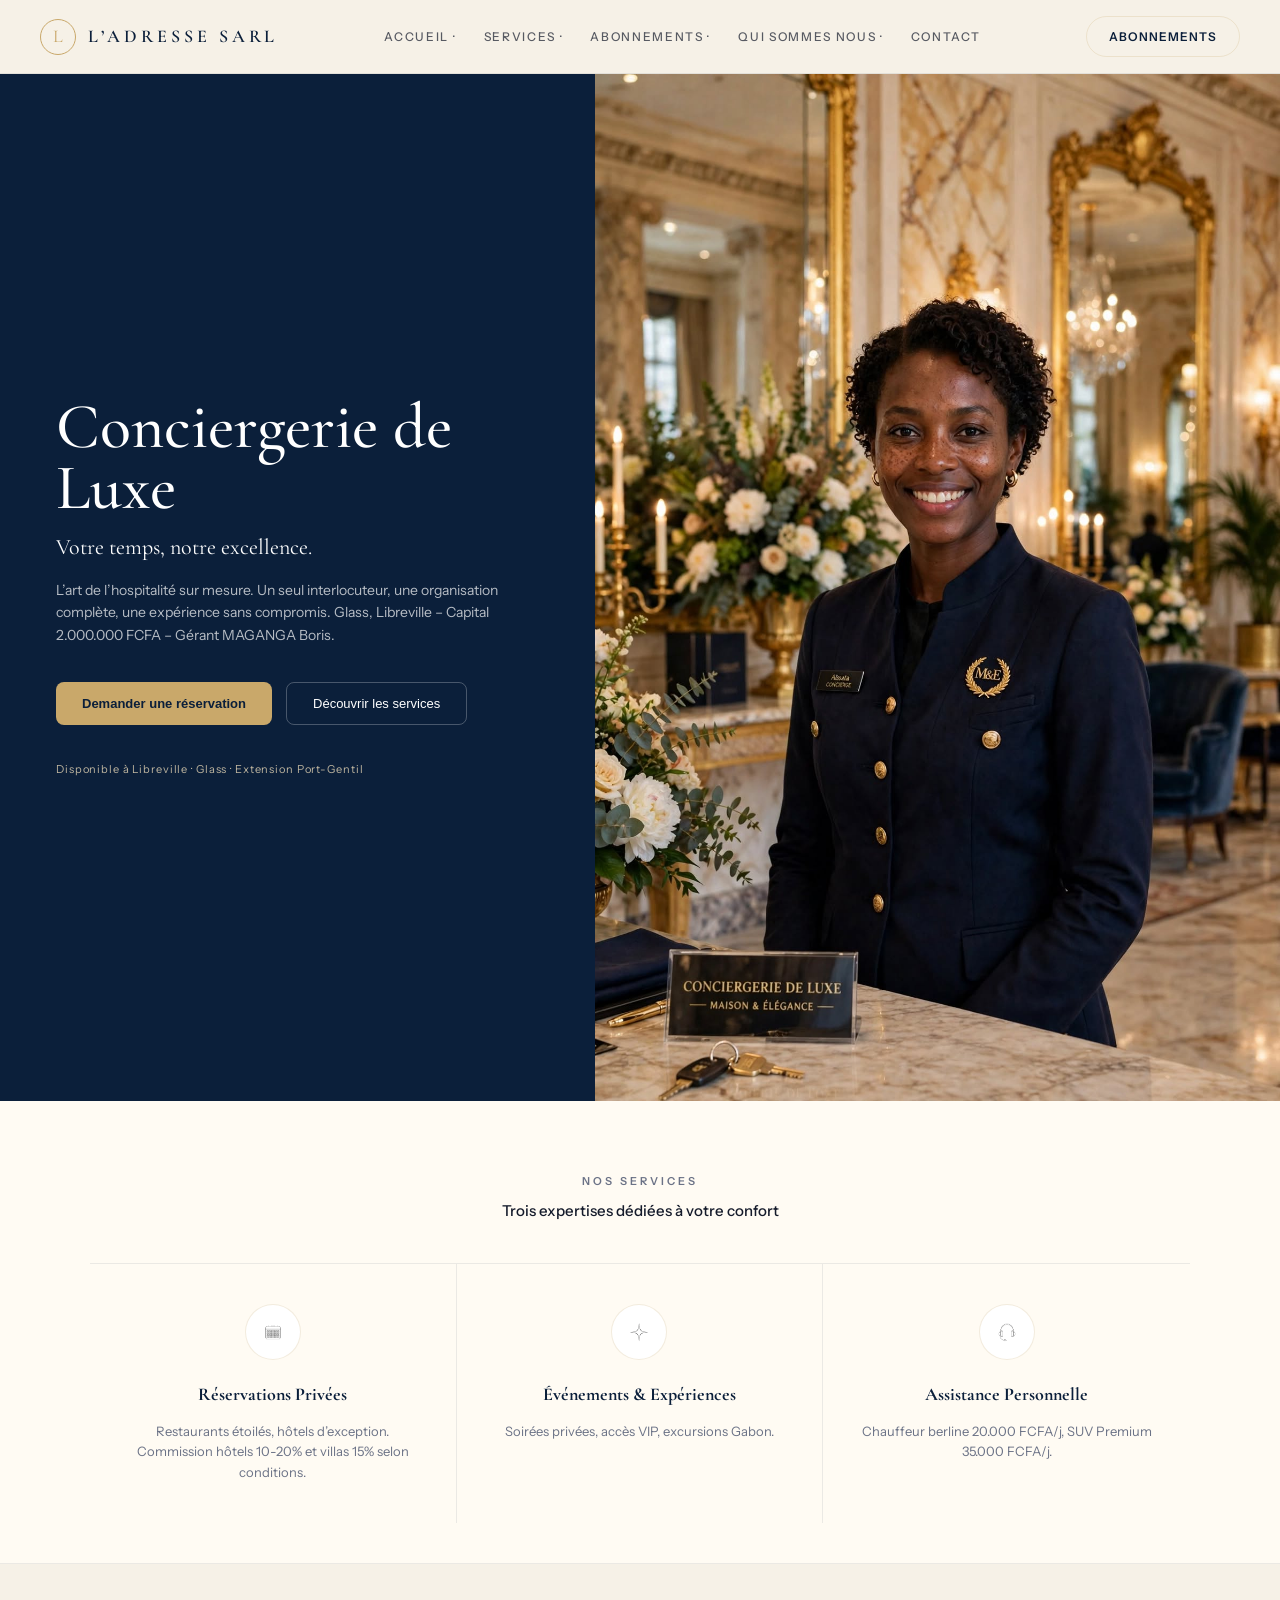
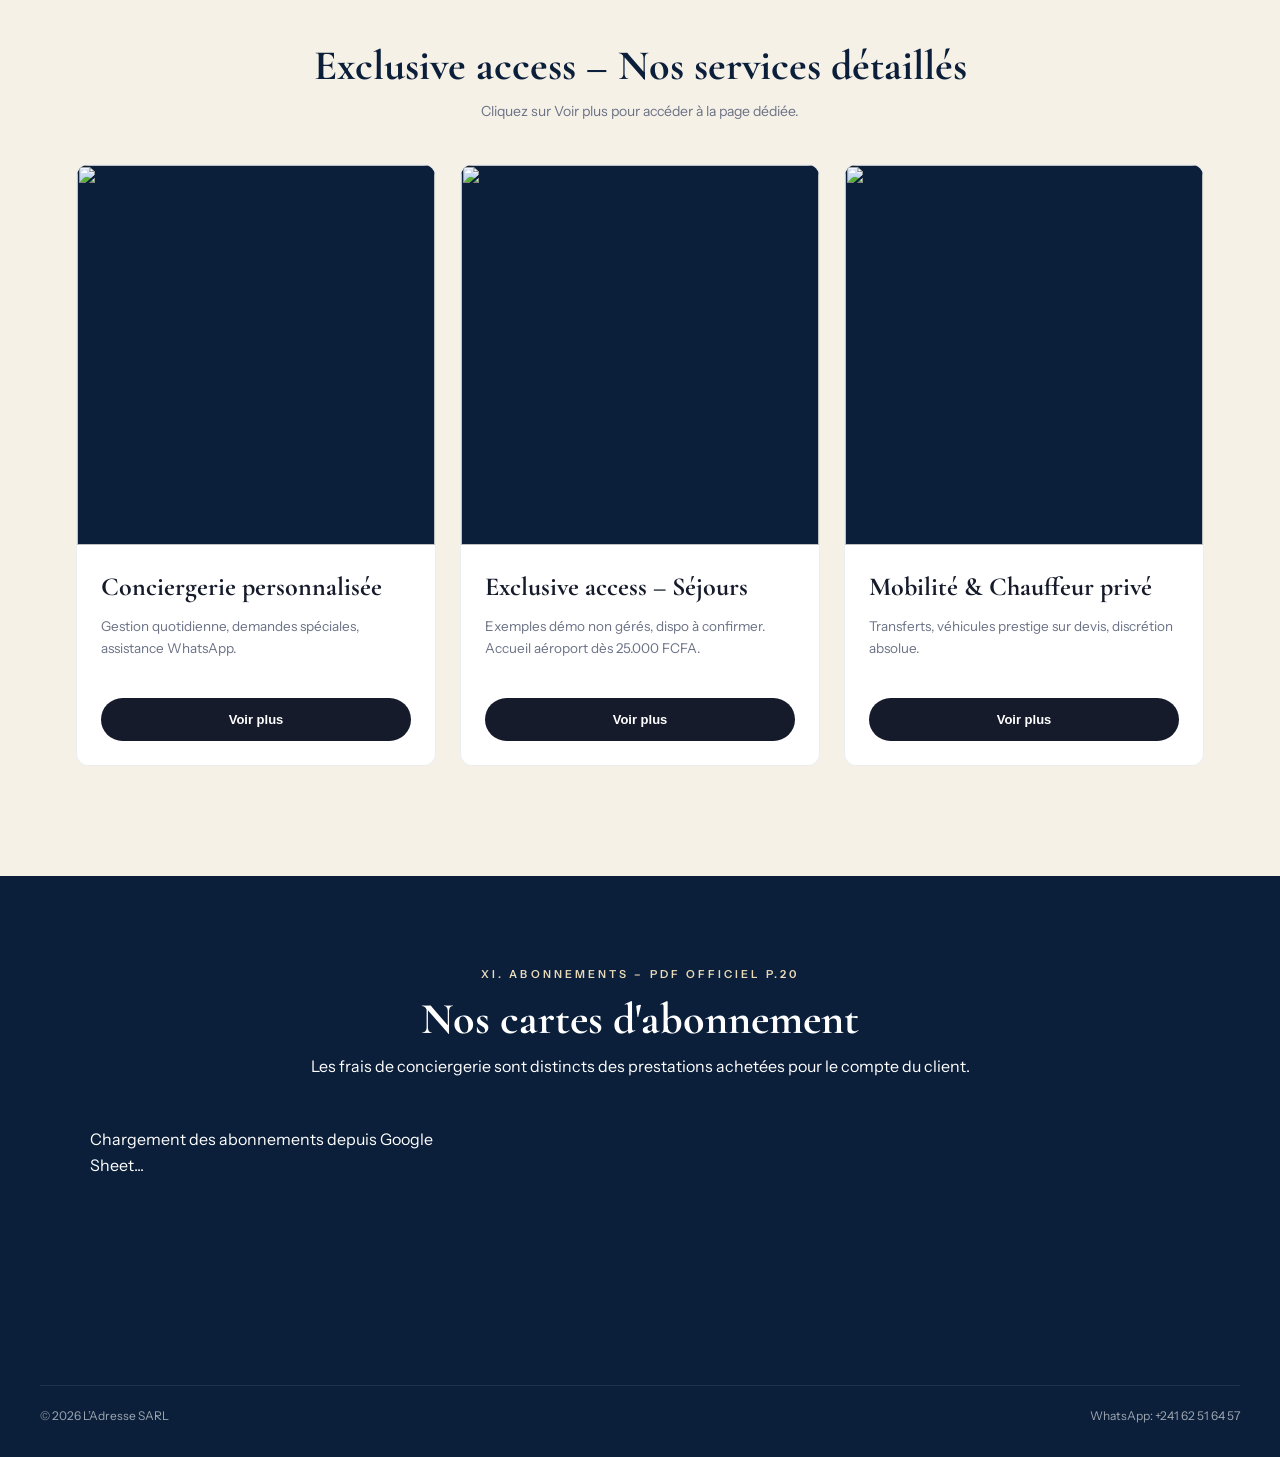
==== commit e10823e2: "Fix burger button event listener for navigation" ====
--- a/index.html
+++ b/index.html
@@ -7,9 +7,19 @@
 <link rel="stylesheet" href="style.css"></head>
 <body>
 <header class="top-header">
-<div class="brand"><div class="brand-icon">L</div><div class="brand-name">L’ADRESSE SARL</div></div>
-<nav class="nav"><a href="#accueil">Accueil ·</a><a href="#services">Services ·</a><a href="#abonnements">Abonnements ·</a><a href="qui-sommes-nous.html">Qui sommes nous ·</a><a href="#contact">Contact</a></nav>
-<a class="btn-contact" href="#abonnements">Abonnements</a></header>
+  <div class="brand"><div class="brand-icon">L</div><div class="brand-name">L’ADRESSE SARL</div></div>
+  <nav class="nav" id="mainNav">
+    <a href="index.html#accueil">Accueil ·</a>
+    <a href="index.html#services">Services ·</a>
+    <a href="index.html#abonnements">Abonnements ·</a>
+    <a href="qui-sommes-nous.html">Qui sommes nous ·</a>
+    <a href="index.html#contact">Contact</a>
+  </nav>
+  <div style="display:flex;gap:10px;align-items:center">
+    <a class="btn-contact hide-mobile" href="index.html#abonnements">Abonnements</a>
+    <button class="burger" id="burgerBtn" aria-label="Menu">☰</button>
+  </div>
+</header>
 
 <section class="hero" id="accueil">
 <div class="hero-left"><h1>Conciergerie de Luxe</h1><div class="hero-sub">Votre temps, notre excellence.</div>
@@ -48,4 +58,11 @@
  }catch(e){console.log(e)}
 }
 loadAbos();
-</script></body></html>
+</script>
+<script>
+
+const nav=document.getElementById('mainNav');
+if(burger){burger.addEventListener('click',()=>{nav.classList.toggle('open'); burger.textContent=nav.classList.contains('open')?'✕':'☰';});}
+document.querySelectorAll('.nav a').forEach(a=>a.addEventListener('click',()=>{nav.classList.remove('open'); if(burger) burger.textContent='☰';}));
+</script>
+</body></html>
--- a/style.css
+++ b/style.css
@@ -7,10 +7,9 @@
 html{scroll-behavior:smooth}
 body{font-family:'Instrument Sans',sans-serif;background:var(--cream);color:var(--text);line-height:1.6;-webkit-font-smoothing:antialiased;-webkit-tap-highlight-color:transparent}
 h1,h2,h3{font-family:'Cormorant Garamond',serif}
-a{text-decoration:none;color:inherit;-webkit-text-fill-color:inherit}
+a{text-decoration:none;color:inherit}
 img{width:100%;display:block;object-fit:cover}
 .container{max-width:1280px;margin:0 auto;padding:0 32px}
-.badge-demo{display:inline-block;background:rgba(201,168,106,0.12);border:1px solid var(--border-gold);color:var(--gold-hover);padding:4px 10px;border-radius:100px;font-size:10px;letter-spacing:0.1em;text-transform:uppercase;font-weight:600;margin-bottom:12px}
 .top-header{background:var(--cream2);border-bottom:1px solid var(--border);padding:16px 40px;display:flex;justify-content:space-between;align-items:center;position:sticky;top:0;z-index:100}
 .brand{display:flex;align-items:center;gap:12px}
 .brand-icon{width:36px;height:36px;border:1px solid var(--gold);border-radius:50%;display:flex;align-items:center;justify-content:center;color:var(--gold);font-family:'Cormorant Garamond';font-size:18px}
@@ -19,116 +18,113 @@
 .nav a{font-size:12px;letter-spacing:0.14em;text-transform:uppercase;font-weight:500;opacity:.7}
 .nav a:hover{opacity:1}
 .btn-contact{border:1px solid var(--border-gold);padding:10px 22px;border-radius:100px;font-size:12px;letter-spacing:0.08em;text-transform:uppercase;font-weight:600;color:var(--navy)}
+.burger{display:none;background:var(--navy);color:white;border:none;width:44px;height:44px;border-radius:12px;font-size:22px;cursor:pointer;z-index:101}
+
 .hero{display:grid;grid-template-columns:1fr 1.15fr;min-height:78vh;overflow:hidden}
 .hero-left{background:var(--navy);color:white;padding:80px 56px;display:flex;flex-direction:column;justify-content:center}
 .hero-left h1{font-size:64px;line-height:0.95;font-weight:500;margin-bottom:16px}
-.hero-sub{font-size:22px;line-height:1.2;margin-bottom:18px;font-family:'Cormorant Garamond';font-weight:400}
+.hero-sub{font-size:22px;line-height:1.2;margin-bottom:18px;font-family:'Cormorant Garamond'}
 .hero-desc{font-size:14px;color:rgba(255,255,255,0.7);line-height:1.6;max-width:480px;margin-bottom:36px}
 .hero-btns{display:flex;gap:14px;flex-wrap:wrap}
-.btn-gold{background:var(--gold);color:var(--navy);padding:14px 26px;border-radius:8px;font-size:13px;font-weight:600;border:none;cursor:pointer;transition:.2s}
-.btn-gold:hover{background:var(--gold-hover);transform:translateY(-1px)}
+.btn-gold{background:var(--gold);color:var(--navy);padding:14px 26px;border-radius:8px;font-size:13px;font-weight:600;border:none;cursor:pointer}
 .btn-outline{border:1px solid rgba(255,255,255,0.25);color:white;padding:13px 26px;border-radius:8px;font-size:13px;background:transparent;cursor:pointer}
 .hero-loc{margin-top:36px;font-size:11px;letter-spacing:0.08em;color:var(--gold-light);opacity:.8}
-.hero-right{position:relative;background:#ddd;display:block}
-.hero-right img{height:100%;min-height:580px;object-fit:cover;display:block}
+.hero-right{position:relative;background:#ddd}
+.hero-right img{height:100%;min-height:580px;object-fit:cover}
+
 .services-intro{background:var(--cream);padding:72px 0 40px;text-align:center;border-bottom:1px solid var(--border)}
 .services-intro small{font-size:11px;letter-spacing:0.28em;text-transform:uppercase;color:var(--muted);font-weight:600;display:block;margin-bottom:8px}
-.services-intro h2{font-size:15px;letter-spacing:0.02em;font-weight:500;font-family:'Instrument Sans'}
+.services-intro h2{font-size:15px;font-weight:500;font-family:'Instrument Sans'}
 .services-grid-3{display:grid;grid-template-columns:repeat(3,1fr);gap:0;max-width:1100px;margin:40px auto 0;border-top:1px solid var(--border)}
 .svc3{padding:40px 32px;text-align:center;border-right:1px solid var(--border)}
 .svc3:last-child{border-right:none}
 .svc3 h3{font-size:18px;margin-bottom:12px;color:var(--navy)}
-.svc3 p{font-size:13px;color:var(--muted);line-height:1.6;max-width:300px;margin:0 auto}
-.svc3 .icon img{width:28px;height:28px;object-fit:contain;filter:brightness(0) saturate(100%);opacity:0.9}
-.svc3 .icon{background:white;border:1px solid var(--border-gold);width:56px;height:56px;border-radius:50%;display:flex;align-items:center;justify-content:center;margin:0 auto 20px;transition:.2s}
-.svc3:hover .icon{border-color:var(--gold);background:var(--cream2);transform:scale(1.05)}
+.svc3 p{font-size:13px;color:var(--muted);line-height:1.6}
+.svc3 .icon img{width:28px;height:28px;object-fit:contain}
+.svc3 .icon{background:white;border:1px solid var(--border-gold);width:56px;height:56px;border-radius:50%;display:flex;align-items:center;justify-content:center;margin:0 auto 20px}
+
 .section-cards{background:var(--cream2);padding:80px 0}
 .section-header{max-width:1280px;margin:0 auto 32px;padding:0 32px;text-align:center}
 .section-header h2{font-size:42px;line-height:1.05;color:var(--navy);margin-bottom:12px}
-.section-header p{color:var(--muted);font-size:14px;max-width:600px;margin:0 auto}
+.section-header p{color:var(--muted);font-size:14px}
 .cards-wrapper{max-width:1280px;margin:0 auto;padding:0 32px;display:flex;justify-content:center}
 .cards-scroll{display:flex;gap:24px;overflow-x:auto;padding:10px 0 30px;scroll-snap-type:x mandatory;scrollbar-width:none;max-width:100%}
-.cards-scroll.is-centered{justify-content:center;overflow:visible;flex-wrap:wrap}
+.cards-scroll.is-centered{justify-content:center;flex-wrap:wrap}
 .cards-scroll::-webkit-scrollbar{display:none}
-.q-card{flex:0 0 360px;scroll-snap-align:start;background:white;border:1px solid var(--border);overflow:hidden;transition:.3s;cursor:pointer;border-radius:12px}
-.q-card:hover{transform:translateY(-4px);box-shadow:0 18px 40px rgba(11,31,58,0.08)}
+.q-card{flex:0 0 360px;scroll-snap-align:start;background:white;border:1px solid var(--border);overflow:hidden;border-radius:12px}
 .q-card-img{height:380px;overflow:hidden;background:var(--navy)}
-.q-card-img img{height:100%;transition:.6s}
-.q-card:hover .q-card-img img{transform:scale(1.05)}
+.q-card-img img{height:100%}
 .q-card-body{padding:28px 24px 24px}
 .q-card-body h3{font-size:26px;line-height:1.1;margin-bottom:14px}
 .q-card-body p{font-size:13.5px;color:var(--muted);line-height:1.6;margin-bottom:22px;min-height:60px}
 .q-btn{width:100%;background:var(--text);color:white;border:none;padding:14px;border-radius:100px;font-size:13px;font-weight:600;cursor:pointer}
+
 .abonnements-section{background:var(--navy);color:white;padding:90px 0 110px}
 .abonnement-intro{text-align:center;max-width:720px;margin:0 auto 48px}
 .abonnement-intro small{letter-spacing:0.28em;text-transform:uppercase;color:var(--gold-light);font-weight:600;font-size:11px;display:block;margin-bottom:8px}
 .abonnement-intro h2{font-size:44px;margin:12px 0;color:white;line-height:1.05}
-.abonnement-intro p{color:rgba(255,255,255,0.6);font-size:14px;line-height:1.6}
-.abonnement-grid{display:grid;grid-template-columns:repeat(3,1fr);gap:24px;row-gap:40px;max-width:1100px;margin:0 auto 64px}
+.abonnement-grid{display:grid;grid-template-columns:repeat(3,1fr);gap:24px;max-width:1100px;margin:0 auto 64px}
 .abonnement-card{background:white;color:var(--text);border-radius:16px;padding:28px;border:1px solid var(--border);display:flex;flex-direction:column}
-.abonnement-card.featured{background:var(--cream);border:2px solid var(--gold);transform:none !important;box-shadow:0 20px 40px rgba(0,0,0,0.15);margin-bottom:8px}
-.abonnement-top{border-bottom:1px solid var(--border);padding-bottom:20px;margin-bottom:20px}
+.abonnement-card.featured{background:var(--cream);border:2px solid var(--gold)}
 .badge-abonnement{font-size:10px;letter-spacing:0.1em;text-transform:uppercase;font-weight:600;background:var(--navy);color:white;padding:4px 10px;border-radius:100px;display:inline-block}
-.badge-abonnement.gold{background:var(--gold);color:var(--navy)}
-.badge-abonnement.dark{background:var(--text)}
 .abonnement-card h3{font-family:'Cormorant Garamond';font-size:30px;margin:12px 0 4px;color:var(--navy)}
 .price-abonnement{font-family:'Cormorant Garamond';font-size:36px;font-weight:600}
 .price-abonnement small{font-family:'Instrument Sans';font-size:12px;color:var(--muted)}
 .abonnement-list{list-style:none;margin:0 0 20px;display:flex;flex-direction:column;gap:10px;font-size:13px;color:var(--muted)}
 .abonnement-list li:before{content:'✓';color:var(--gold);font-weight:700;margin-right:8px}
-.btn-info{width:100%;background:transparent;border:1px solid var(--border);padding:12px;border-radius:100px;font-size:12px;font-weight:600;cursor:pointer;margin-bottom:12px}
-.btn-info:hover{background:var(--cream2)}
-.info-extra{display:none;background:var(--cream2);padding:14px;border-radius:10px;font-size:12.5px;line-height:1.5;margin-bottom:16px;color:var(--muted)}
 .btn-whatsapp{width:100%;background:var(--text);color:white;border:none;padding:14px;border-radius:100px;font-size:13px;font-weight:600;cursor:pointer;margin-top:auto}
-.btn-whatsapp:hover{background:var(--navy-light)}
-.abonnement-cta-final{text-align:center;margin-top:96px;background:rgba(255,255,255,0.06);border:1px solid rgba(255,255,255,0.1);padding:32px;border-radius:16px;max-width:700px;margin-left:auto;margin-right:auto}
-.abonnement-cta-final h3{font-size:28px;color:white;margin-bottom:8px}
-.btn-gold-large{background:var(--gold);color:var(--navy);padding:16px 32px;border-radius:100px;border:none;font-weight:700;font-size:14px;cursor:pointer;margin-top:16px}
+
 .config-wrap{max-width:1000px;margin:60px auto;background:white;border-radius:20px;border:1px solid var(--border);overflow:hidden;position:relative}
-.config-tabs{display:flex;border-bottom:1px solid var(--border);overflow:hidden}
+.config-tabs{display:flex;border-bottom:1px solid var(--border)}
 .config-tabs button{flex:1;padding:18px;border:none;background:transparent;font-size:12px;letter-spacing:0.08em;text-transform:uppercase;font-weight:600;color:var(--muted);cursor:pointer;border-right:1px solid var(--border)}
 .config-tabs button.active{background:var(--navy);color:white}
 .config-body{padding:32px}
 .config-grid{display:grid;grid-template-columns:repeat(2,1fr);gap:16px}
-.opt{border:1.5px solid var(--border);border-radius:12px;padding:16px;display:flex;gap:14px;align-items:center;cursor:pointer;transition:.2s;background:white}
+.opt{border:1.5px solid var(--border);border-radius:12px;padding:16px;display:flex;gap:14px;align-items:center;cursor:pointer;background:white}
 .opt.selected{border-color:var(--navy);background:var(--cream2)}
 .opt img{width:72px;height:72px;border-radius:10px;flex-shrink:0}
+
 .footer{background:var(--navy);color:rgba(255,255,255,0.6);padding:32px 40px;font-size:12px}
-.footer-bottom{border-top:1px solid rgba(255,255,255,0.08);padding-top:20px;display:flex;justify-content:space-between;opacity:.7;font-size:11px;max-width:1280px;margin:0 auto;flex-wrap:wrap;gap:12px}
-a[href^="tel"], a[href^="mailto"], .footer-bottom span{color:inherit !important;-webkit-text-fill-color:inherit !important;text-decoration:none !important}
+.footer-bottom{border-top:1px solid rgba(255,255,255,0.08);padding-top:20px;display:flex;justify-content:space-between;max-width:1280px;margin:0 auto;flex-wrap:wrap;gap:12px}
 
+/* FIX MOBILE UNICO */
 @media(max-width:1024px){
-.hero{grid-template-columns:1fr}.hero-left{padding:48px 32px}.hero-right img{min-height:420px}
-.services-grid-3{grid-template-columns:1fr;border-top:none}.svc3{border-right:none;border-bottom:1px solid var(--border)}
-.abonnement-grid{grid-template-columns:1fr}.abonnement-card.featured{transform:none}
+.hero{grid-template-columns:1fr}
+.hero-left{padding:48px 32px}
+.hero-right img{min-height:420px}
+.services-grid-3{grid-template-columns:1fr;border-top:none}
+.svc3{border-right:none;border-bottom:1px solid var(--border)}
+.abonnement-grid{grid-template-columns:1fr}
 .cards-wrapper{padding:0 16px}
-.cards-scroll{justify-content:flex-start!important;overflow-x:auto;flex-wrap:nowrap!important}
+.cards-scroll{justify-content:flex-start!important;flex-wrap:nowrap!important}
 .q-card{flex:0 0 85vw}
-.nav{display:none}
 .top-header{padding:12px 20px}
 .container{padding:0 20px}
 }
 
+@media(max-width:900px){
+.burger{display:block}
+.hide-mobile{display:none !important}
+.nav{
+  position:fixed;top:70px;left:0;right:0;background:white;
+  flex-direction:column;align-items:flex-start;
+  padding:24px;gap:18px;
+  box-shadow:0 10px 30px rgba(0,0,0,0.15);
+  transform:translateY(-130%);transition:0.3s ease;opacity:0;pointer-events:none;z-index:99;
+}
+.nav.open{transform:translateY(0);opacity:1;pointer-events:auto}
+.nav a{font-size:16px !important;opacity:1}
+.hero{grid-template-columns:1fr !important}
+}
+
 @media(max-width:768px){
-.hero{display:flex !important;flex-direction:column !important;min-height:auto !important}
-.hero-left{padding:32px 20px !important;order:1}
 .hero-left h1{font-size:38px !important}
-.hero-right{order:2;width:100% !important;height:300px !important;min-height:300px !important;display:block !important;margin:0 !important;border-radius:0 !important}
-.hero-right img{height:100% !important;min-height:300px !important;width:100% !important;object-fit:cover !important}
-.config-wrap{margin:20px auto !important;border-radius:16px !important}
-.config-tabs{display:flex !important;overflow-x:auto !important;-webkit-overflow-scrolling:touch !important;scrollbar-width:none !important}
-.config-tabs::-webkit-scrollbar{display:none !important}
-.config-tabs button{flex:0 0 44% !important;white-space:normal !important;line-height:1.2 !important;font-size:11px !important;padding:14px 10px !important;min-height:54px !important;display:flex !important;align-items:center !important;justify-content:center !important}
-.config-wrap::after{content:"← glissez pour voir →";position:absolute;bottom:6px;left:50%;transform:translateX(-50%);font-size:9px;letter-spacing:0.15em;text-transform:uppercase;color:var(--muted);opacity:0.6;pointer-events:none;background:var(--cream);padding:2px 10px;border-radius:100px;border:1px solid var(--border)}
-.config-body{padding:16px !important;padding-bottom:32px !important}
-.config-grid{grid-template-columns:1fr !important;gap:12px !important}
-.config-grid .opt{width:100% !important;min-height:80px !important}
-.config-grid .opt img{width:62px !important;height:62px !important}
-.config-body input, .config-body select{font-size:16px !important}
+.hero-right{height:320px !important}
+.hero-right img{min-height:320px !important;height:320px !important}
+.config-tabs{overflow-x:auto;-webkit-overflow-scrolling:touch}
+.config-tabs::-webkit-scrollbar{display:none}
+.config-tabs button{flex:0 0 42%;white-space:normal;line-height:1.2;font-size:11px;padding:14px 10px;min-height:54px;display:flex;align-items:center;justify-content:center}
+.config-body{padding:16px !important}
+.config-grid{grid-template-columns:1fr !important}
 .config-body div[style*="grid-template-columns:1fr 1fr"]{grid-template-columns:1fr !important}
 }
-@media(max-width:640px){
-.abonnement-intro h2{font-size:32px}
-.hero-left h1{font-size:42px}
-.price-abonnement{font-size:30px}
-}
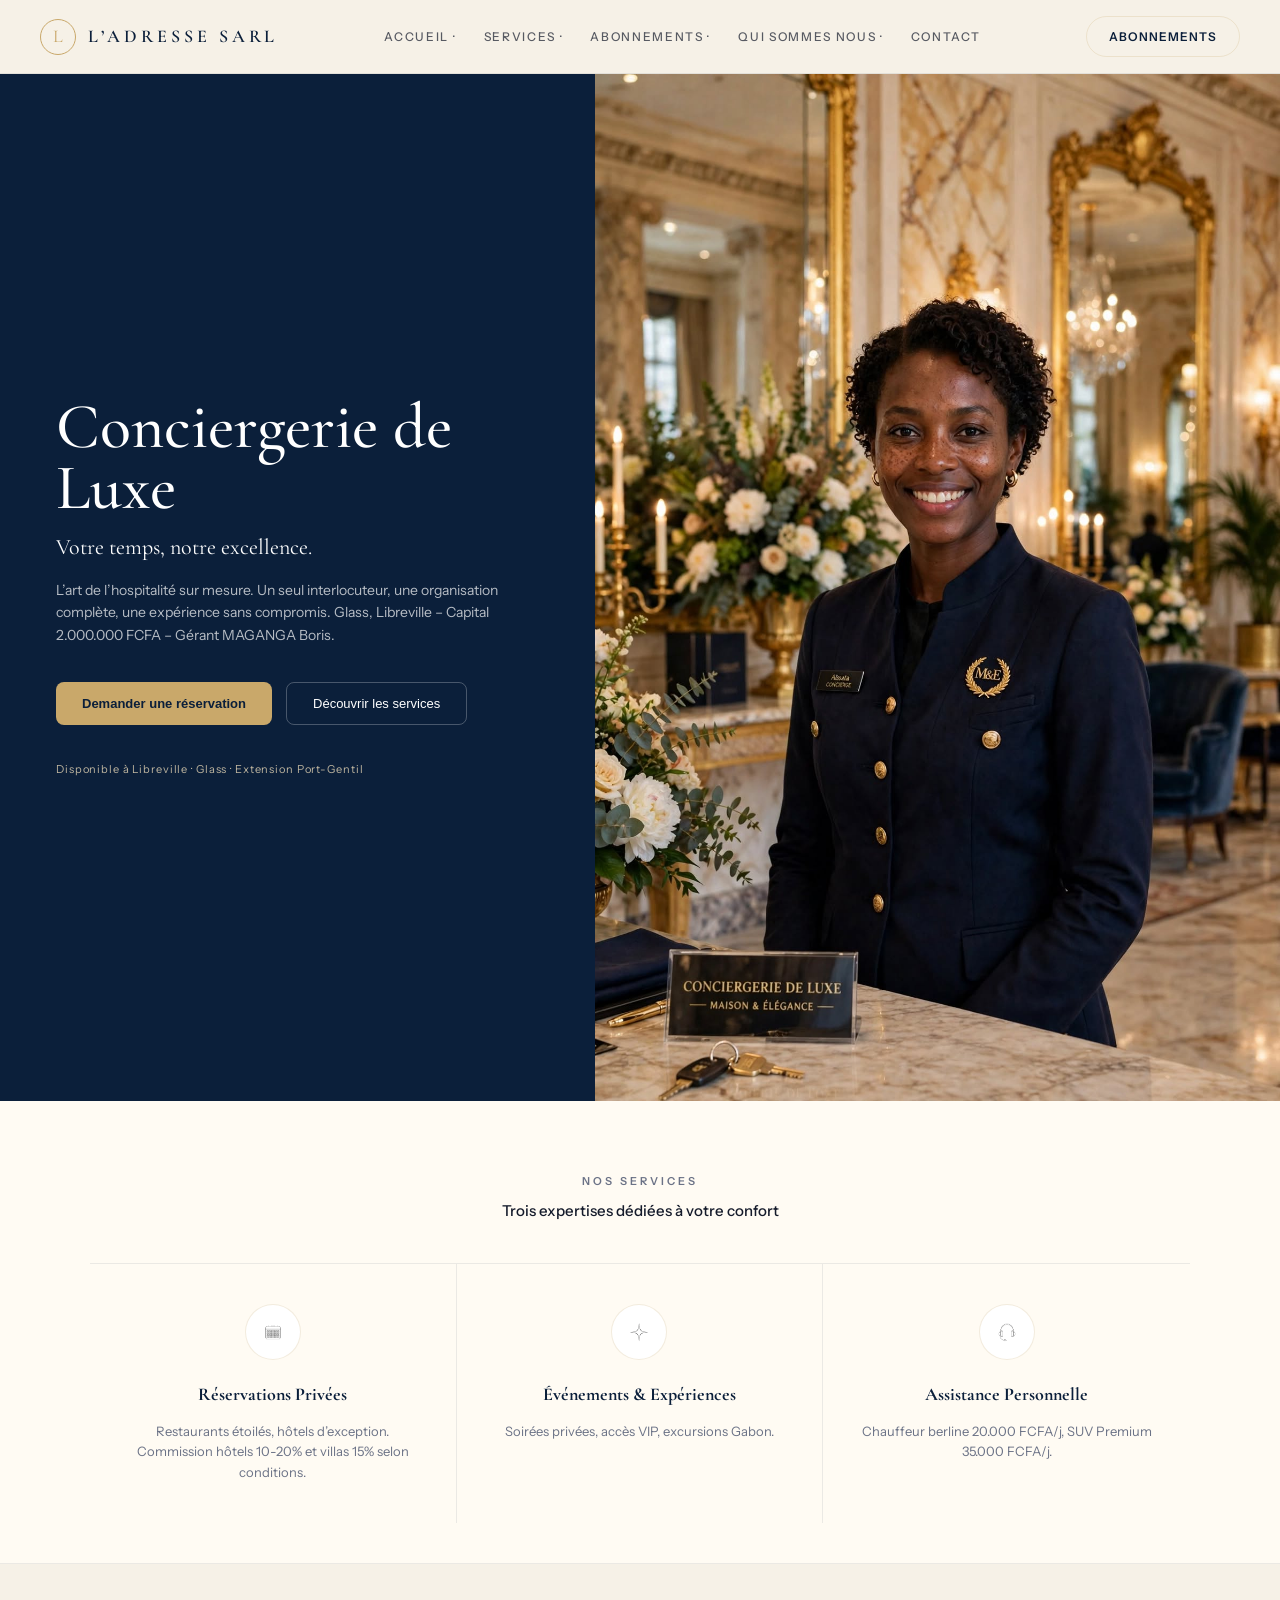
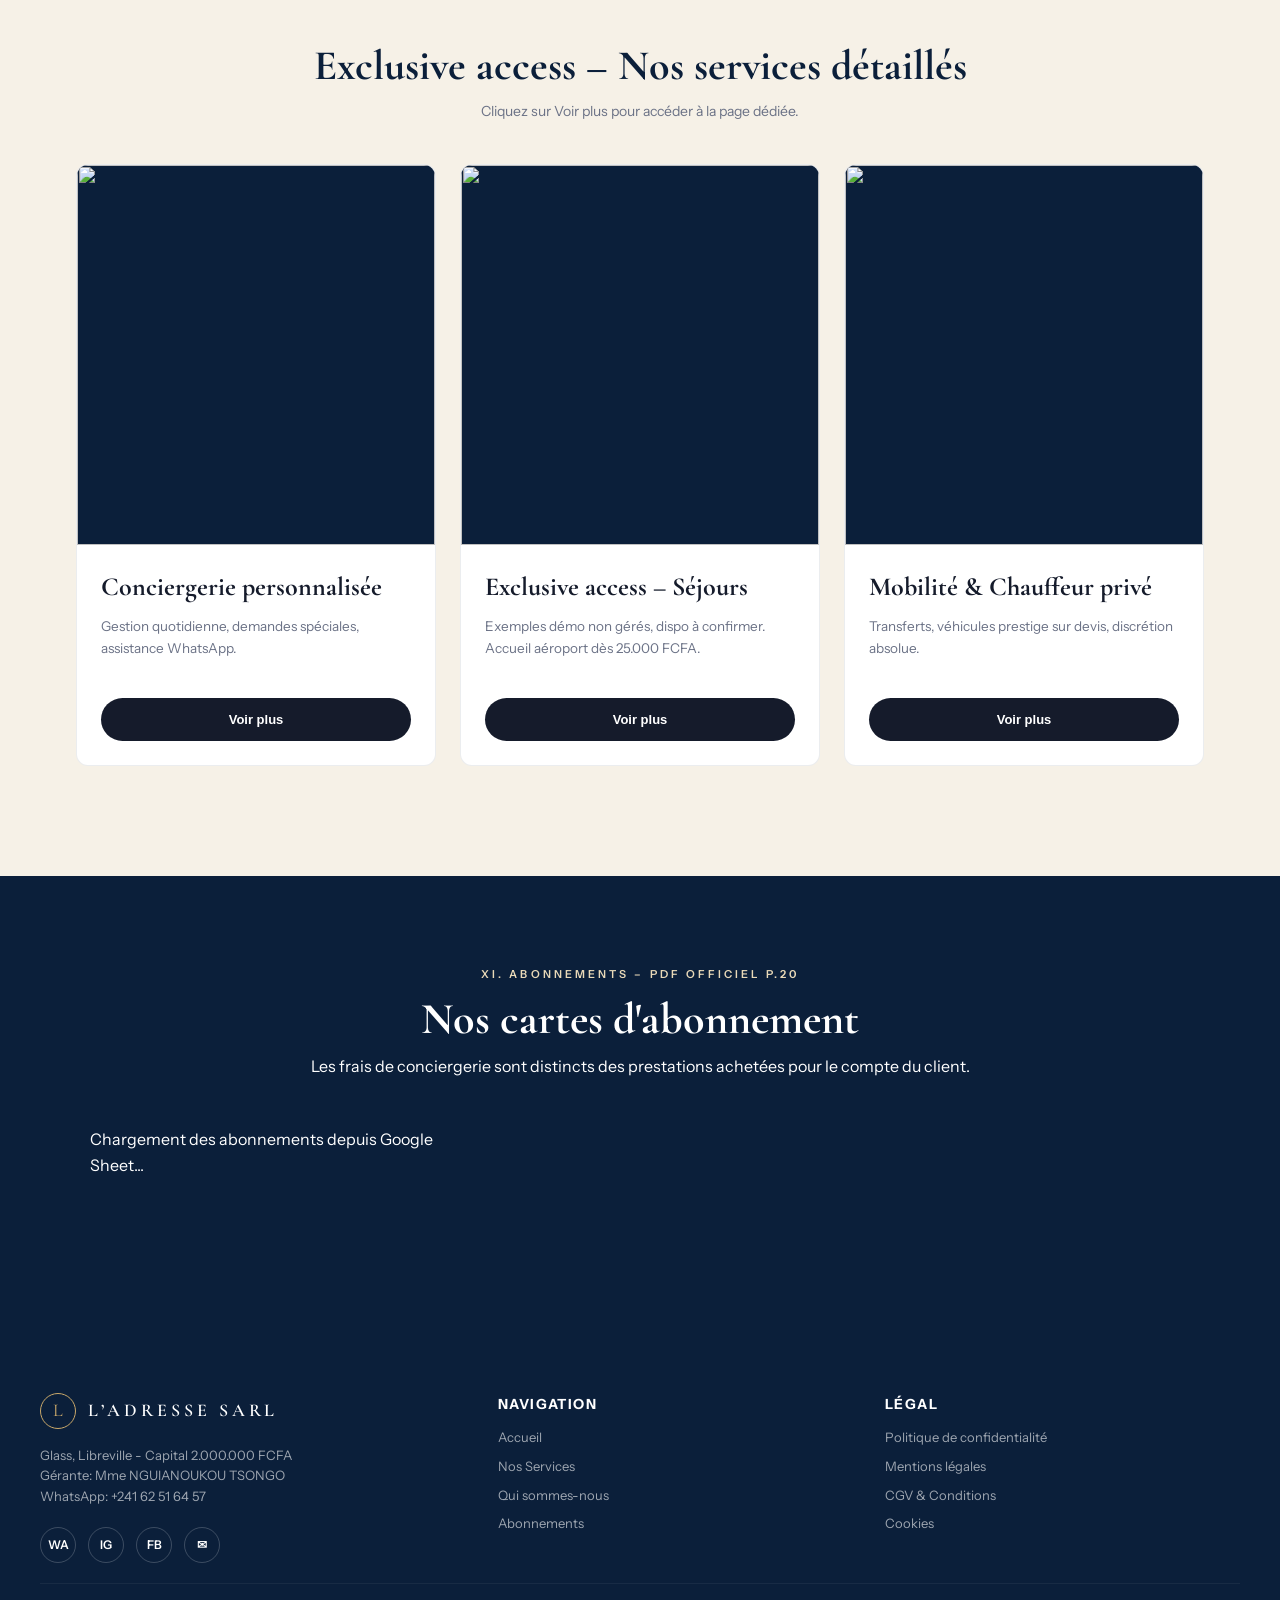
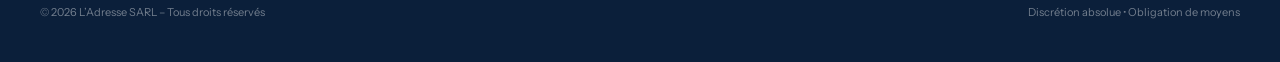
==== commit a415b410: "Update footer and navigation links in index.html" ====
--- a/index.html
+++ b/index.html
@@ -10,7 +10,7 @@
   <div class="brand"><div class="brand-icon">L</div><div class="brand-name">L’ADRESSE SARL</div></div>
   <nav class="nav" id="mainNav">
     <a href="index.html#accueil">Accueil ·</a>
-    <a href="index.html#services">Services ·</a>
+    <a href="index.html#services-cards">Services ·</a>
     <a href="index.html#abonnements">Abonnements ·</a>
     <a href="qui-sommes-nous.html">Qui sommes nous ·</a>
     <a href="index.html#contact">Contact</a>
@@ -20,7 +20,6 @@
     <button class="burger" id="burgerBtn" aria-label="Menu">☰</button>
   </div>
 </header>
-
 <section class="hero" id="accueil">
 <div class="hero-left"><h1>Conciergerie de Luxe</h1><div class="hero-sub">Votre temps, notre excellence.</div>
 <p class="hero-desc">L’art de l’hospitalité sur mesure. Un seul interlocuteur, une organisation complète, une expérience sans compromis. Glass, Libreville – Capital 2.000.000 FCFA – Gérant MAGANGA Boris.</p>
@@ -28,23 +27,27 @@
 <button class="btn-outline" onclick="document.getElementById('services-cards').scrollIntoView({behavior:'smooth'})">Découvrir les services</button></div>
 <div class="hero-loc">Disponible à Libreville · Glass · Extension Port-Gentil</div></div>
 <div class="hero-right"><img src="a1.jpeg" onerror="this.src='a1.jpg'"></div></section>
-
 <section class="services-intro" id="services"><small>Nos services</small><h2>Trois expertises dédiées à votre confort</h2>
 <div class="services-grid-3"><div class="svc3"><div class="icon"><img src="icon3.png"></div><h3>Réservations Privées</h3><p>Restaurants étoilés, hôtels d’exception. Commission hôtels 10-20% et villas 15% selon conditions.</p></div>
 <div class="svc3"><div class="icon"><img src="icon1.png"></div><h3>Événements & Expériences</h3><p>Soirées privées, accès VIP, excursions Gabon.</p></div>
 <div class="svc3"><div class="icon"><img src="icon2.png"></div><h3>Assistance Personnelle</h3><p id="prix-accueil">Chauffeur berline 20.000 FCFA/j, SUV Premium 35.000 FCFA/j.</p></div></div></section>
-
 <section class="section-cards" id="services-cards"><div class="section-header"><h2>Exclusive access – Nos services détaillés</h2><p>Cliquez sur Voir plus pour accéder à la page dédiée.</p></div>
 <div class="cards-wrapper"><div class="cards-scroll is-centered" id="cardsScroll">
 <div class="q-card"><div class="q-card-img"><img src="https://images.unsplash.com/photo-1566073771259-6a8506099945?w=600"></div><div class="q-card-body"><h3>Conciergerie personnalisée</h3><p>Gestion quotidienne, demandes spéciales, assistance WhatsApp.</p><button class="q-btn" onclick="window.location.href='service-conciergerie.html'">Voir plus</button></div></div>
 <div class="q-card"><div class="q-card-img"><img src="https://images.unsplash.com/photo-1611892440504-42a792e24d32?w=600"></div><div class="q-card-body"><h3>Exclusive access – Séjours</h3><p>Exemples démo non gérés, dispo à confirmer. Accueil aéroport dès 25.000 FCFA.</p><button class="q-btn" onclick="window.location.href='service-sejours.html'">Voir plus</button></div></div>
 <div class="q-card"><div class="q-card-img"><img src="https://images.unsplash.com/photo-1449965408869-eaa3f722e40d?w=600"></div><div class="q-card-body"><h3>Mobilité & Chauffeur privé</h3><p>Transferts, véhicules prestige sur devis, discrétion absolue.</p><button class="q-btn" onclick="window.location.href='service-mobilite.html'">Voir plus</button></div></div>
 </div></div></section>
-
 <section class="abonnements-section" id="abonnements"><div class="container"><div class="abonnement-intro"><small>XI. ABONNEMENTS – PDF Officiel p.20</small><h2>Nos cartes d'abonnement</h2><p id="abos-desc">Les frais de conciergerie sont distincts des prestations achetées pour le compte du client.</p></div>
 <div class="abonnement-grid" id="abosGrid">Chargement des abonnements depuis Google Sheet...</div></div></section>
-<footer class="footer" id="contact"><div class="footer-bottom"><span>© 2026 L’Adresse SARL</span><span>WhatsApp: +241 62 51 64 57</span></div></footer>
-
+<footer class="footer" id="contact">
+<div style="max-width:1280px;margin:0 auto;display:grid;grid-template-columns:1.2fr 1fr 1fr;gap:32px;text-align:left">
+<div><div class="brand" style="margin-bottom:16px"><div class="brand-icon" style="border-color:var(--gold);color:var(--gold)">L</div><div class="brand-name" style="color:white">L’ADRESSE SARL</div></div>
+<p style="color:rgba(255,255,255,0.6);font-size:13px;line-height:1.6">Glass, Libreville - Capital 2.000.000 FCFA<br>Gérante: Mme NGUIANOUKOU TSONGO<br>WhatsApp: +241 62 51 64 57</p>
+<div style="display:flex;gap:12px;margin-top:20px"><a href="https://wa.me/24162516457" target="_blank" class="social-icon">WA</a><a href="#" class="social-icon">IG</a><a href="#" class="social-icon">FB</a><a href="mailto:magangabridge@gmail.com" class="social-icon">✉</a></div></div>
+<div><h4 style="color:white;margin-bottom:12px;font-size:14px;letter-spacing:0.1em">NAVIGATION</h4><p style="display:flex;flex-direction:column;gap:8px;font-size:13px;color:rgba(255,255,255,0.6)"><a href="index.html#accueil">Accueil</a><a href="index.html#services-cards">Nos Services</a><a href="qui-sommes-nous.html">Qui sommes-nous</a><a href="index.html#abonnements">Abonnements</a></p></div>
+<div><h4 style="color:white;margin-bottom:12px;font-size:14px;letter-spacing:0.1em">LÉGAL</h4><p style="display:flex;flex-direction:column;gap:8px;font-size:13px;color:rgba(255,255,255,0.6)"><a href="politique-confidentialite.html" target="_blank">Politique de confidentialité</a><a href="mentions-legales.html" target="_blank">Mentions légales</a><a href="cgv.html" target="_blank">CGV & Conditions</a><a href="politique-cookies.html" target="_blank">Cookies</a></p></div>
+</div><div class="footer-bottom"><span>© 2026 L’Adresse SARL – Tous droits réservés</span><span>Discrétion absolue • Obligation de moyens</span></div>
+</footer>
 <script>
 const SHEET_URL="https://script.google.com/macros/s/AKfycbww-7Nn7ro4OZ-R1oVuoLSdY6P7OWOHJzLl0I4KNazjOXjGYWlmxFzpq-ti7sHGA2zP/exec";
 async function loadAbos(){
@@ -60,7 +63,7 @@
 loadAbos();
 </script>
 <script>
-
+const burger=document.getElementById('burgerBtn');
 const nav=document.getElementById('mainNav');
 if(burger){burger.addEventListener('click',()=>{nav.classList.toggle('open'); burger.textContent=nav.classList.contains('open')?'✕':'☰';});}
 document.querySelectorAll('.nav a').forEach(a=>a.addEventListener('click',()=>{nav.classList.remove('open'); if(burger) burger.textContent='☰';}));
--- a/style.css
+++ b/style.css
@@ -19,19 +19,18 @@
 .nav a:hover{opacity:1}
 .btn-contact{border:1px solid var(--border-gold);padding:10px 22px;border-radius:100px;font-size:12px;letter-spacing:0.08em;text-transform:uppercase;font-weight:600;color:var(--navy)}
 .burger{display:none;background:var(--navy);color:white;border:none;width:44px;height:44px;border-radius:12px;font-size:22px;cursor:pointer;z-index:101}
-
 .hero{display:grid;grid-template-columns:1fr 1.15fr;min-height:78vh;overflow:hidden}
 .hero-left{background:var(--navy);color:white;padding:80px 56px;display:flex;flex-direction:column;justify-content:center}
 .hero-left h1{font-size:64px;line-height:0.95;font-weight:500;margin-bottom:16px}
 .hero-sub{font-size:22px;line-height:1.2;margin-bottom:18px;font-family:'Cormorant Garamond'}
 .hero-desc{font-size:14px;color:rgba(255,255,255,0.7);line-height:1.6;max-width:480px;margin-bottom:36px}
 .hero-btns{display:flex;gap:14px;flex-wrap:wrap}
-.btn-gold{background:var(--gold);color:var(--navy);padding:14px 26px;border-radius:8px;font-size:13px;font-weight:600;border:none;cursor:pointer}
+.btn-gold{background:var(--gold);color:var(--navy);padding:14px 26px;border-radius:8px;font-size:13px;font-weight:600;border:none;cursor:pointer;transition:.2s}
+.btn-gold:hover{background:var(--gold-hover)}
 .btn-outline{border:1px solid rgba(255,255,255,0.25);color:white;padding:13px 26px;border-radius:8px;font-size:13px;background:transparent;cursor:pointer}
 .hero-loc{margin-top:36px;font-size:11px;letter-spacing:0.08em;color:var(--gold-light);opacity:.8}
 .hero-right{position:relative;background:#ddd}
 .hero-right img{height:100%;min-height:580px;object-fit:cover}
-
 .services-intro{background:var(--cream);padding:72px 0 40px;text-align:center;border-bottom:1px solid var(--border)}
 .services-intro small{font-size:11px;letter-spacing:0.28em;text-transform:uppercase;color:var(--muted);font-weight:600;display:block;margin-bottom:8px}
 .services-intro h2{font-size:15px;font-weight:500;font-family:'Instrument Sans'}
@@ -42,7 +41,6 @@
 .svc3 p{font-size:13px;color:var(--muted);line-height:1.6}
 .svc3 .icon img{width:28px;height:28px;object-fit:contain}
 .svc3 .icon{background:white;border:1px solid var(--border-gold);width:56px;height:56px;border-radius:50%;display:flex;align-items:center;justify-content:center;margin:0 auto 20px}
-
 .section-cards{background:var(--cream2);padding:80px 0}
 .section-header{max-width:1280px;margin:0 auto 32px;padding:0 32px;text-align:center}
 .section-header h2{font-size:42px;line-height:1.05;color:var(--navy);margin-bottom:12px}
@@ -58,7 +56,6 @@
 .q-card-body h3{font-size:26px;line-height:1.1;margin-bottom:14px}
 .q-card-body p{font-size:13.5px;color:var(--muted);line-height:1.6;margin-bottom:22px;min-height:60px}
 .q-btn{width:100%;background:var(--text);color:white;border:none;padding:14px;border-radius:100px;font-size:13px;font-weight:600;cursor:pointer}
-
 .abonnements-section{background:var(--navy);color:white;padding:90px 0 110px}
 .abonnement-intro{text-align:center;max-width:720px;margin:0 auto 48px}
 .abonnement-intro small{letter-spacing:0.28em;text-transform:uppercase;color:var(--gold-light);font-weight:600;font-size:11px;display:block;margin-bottom:8px}
@@ -73,58 +70,39 @@
 .abonnement-list{list-style:none;margin:0 0 20px;display:flex;flex-direction:column;gap:10px;font-size:13px;color:var(--muted)}
 .abonnement-list li:before{content:'✓';color:var(--gold);font-weight:700;margin-right:8px}
 .btn-whatsapp{width:100%;background:var(--text);color:white;border:none;padding:14px;border-radius:100px;font-size:13px;font-weight:600;cursor:pointer;margin-top:auto}
-
 .config-wrap{max-width:1000px;margin:60px auto;background:white;border-radius:20px;border:1px solid var(--border);overflow:hidden;position:relative}
 .config-tabs{display:flex;border-bottom:1px solid var(--border)}
 .config-tabs button{flex:1;padding:18px;border:none;background:transparent;font-size:12px;letter-spacing:0.08em;text-transform:uppercase;font-weight:600;color:var(--muted);cursor:pointer;border-right:1px solid var(--border)}
 .config-tabs button.active{background:var(--navy);color:white}
 .config-body{padding:32px}
 .config-grid{display:grid;grid-template-columns:repeat(2,1fr);gap:16px}
-.opt{border:1.5px solid var(--border);border-radius:12px;padding:16px;display:flex;gap:14px;align-items:center;cursor:pointer;background:white}
+.opt{border:1.5px solid var(--border);border-radius:12px;padding:16px;display:flex;gap:14px;align-items:center;cursor:pointer;background:white;transition:.2s}
 .opt.selected{border-color:var(--navy);background:var(--cream2)}
 .opt img{width:72px;height:72px;border-radius:10px;flex-shrink:0}
-
-.footer{background:var(--navy);color:rgba(255,255,255,0.6);padding:32px 40px;font-size:12px}
-.footer-bottom{border-top:1px solid rgba(255,255,255,0.08);padding-top:20px;display:flex;justify-content:space-between;max-width:1280px;margin:0 auto;flex-wrap:wrap;gap:12px}
-
-/* FIX MOBILE UNICO */
+.footer{background:var(--navy);color:rgba(255,255,255,0.6);padding:40px;font-size:12px}
+.footer-bottom{border-top:1px solid rgba(255,255,255,0.08);padding-top:20px;display:flex;justify-content:space-between;max-width:1280px;margin:20px auto 0;flex-wrap:wrap;gap:12px;opacity:.7;font-size:11px}
+.social-icon{width:36px;height:36px;border-radius:50%;border:1px solid rgba(255,255,255,0.2);display:flex;align-items:center;justify-content:center;color:white;font-size:12px;font-weight:600;transition:.2s}
+.social-icon:hover{background:var(--gold);color:var(--navy);border-color:var(--gold)}
+.dot{width:8px;height:8px;border-radius:50%;background:var(--border);transition:.3s;display:inline-block}
+.dot.active{background:var(--navy);width:24px;border-radius:10px}
 @media(max-width:1024px){
-.hero{grid-template-columns:1fr}
-.hero-left{padding:48px 32px}
-.hero-right img{min-height:420px}
-.services-grid-3{grid-template-columns:1fr;border-top:none}
-.svc3{border-right:none;border-bottom:1px solid var(--border)}
-.abonnement-grid{grid-template-columns:1fr}
-.cards-wrapper{padding:0 16px}
-.cards-scroll{justify-content:flex-start!important;flex-wrap:nowrap!important}
-.q-card{flex:0 0 85vw}
-.top-header{padding:12px 20px}
-.container{padding:0 20px}
+.hero{grid-template-columns:1fr}.hero-left{padding:48px 32px}.hero-right img{min-height:420px}
+.services-grid-3{grid-template-columns:1fr;border-top:none}.svc3{border-right:none;border-bottom:1px solid var(--border)}
+.abonnement-grid{grid-template-columns:1fr}.cards-wrapper{padding:0 16px}
+.cards-scroll{justify-content:flex-start!important;flex-wrap:nowrap!important}.q-card{flex:0 0 85vw}
+.top-header{padding:12px 20px}.container{padding:0 20px}
 }
-
 @media(max-width:900px){
-.burger{display:block}
-.hide-mobile{display:none !important}
-.nav{
-  position:fixed;top:70px;left:0;right:0;background:white;
-  flex-direction:column;align-items:flex-start;
-  padding:24px;gap:18px;
-  box-shadow:0 10px 30px rgba(0,0,0,0.15);
-  transform:translateY(-130%);transition:0.3s ease;opacity:0;pointer-events:none;z-index:99;
+.burger{display:block}.hide-mobile{display:none !important}
+.nav{position:fixed;top:70px;left:0;right:0;background:white;flex-direction:column;align-items:flex-start;padding:24px;gap:18px;box-shadow:0 10px 30px rgba(0,0,0,0.15);transform:translateY(-130%);transition:0.3s ease;opacity:0;pointer-events:none;z-index:99}
+.nav.open{transform:translateY(0);opacity:1;pointer-events:auto}
+.nav a{font-size:16px !important;opacity:1}.hero{grid-template-columns:1fr !important}
 }
-.nav.open{transform:translateY(0);opacity:1;pointer-events:auto}
-.nav a{font-size:16px !important;opacity:1}
-.hero{grid-template-columns:1fr !important}
+@media(max-width:768px){
+.hero-left h1{font-size:38px !important}.hero-right{height:320px !important}.hero-right img{min-height:320px !important;height:320px !important}
+.config-tabs{overflow-x:auto;-webkit-overflow-scrolling:touch}.config-tabs::-webkit-scrollbar{display:none}
+.config-tabs button{flex:0 0 42%;white-space:normal;line-height:1.2;font-size:11px;padding:14px 10px;min-height:54px;display:flex;align-items:center;justify-content:center}
+.config-body{padding:16px !important}.config-grid{grid-template-columns:1fr !important}
+.config-body div[style*="grid-template-columns:1fr 1fr"]{grid-template-columns:1fr !important}
+#teamCarousel{grid-template-columns:1fr !important}
 }
-
-@media(max-width:768px){
-.hero-left h1{font-size:38px !important}
-.hero-right{height:320px !important}
-.hero-right img{min-height:320px !important;height:320px !important}
-.config-tabs{overflow-x:auto;-webkit-overflow-scrolling:touch}
-.config-tabs::-webkit-scrollbar{display:none}
-.config-tabs button{flex:0 0 42%;white-space:normal;line-height:1.2;font-size:11px;padding:14px 10px;min-height:54px;display:flex;align-items:center;justify-content:center}
-.config-body{padding:16px !important}
-.config-grid{grid-template-columns:1fr !important}
-.config-body div[style*="grid-template-columns:1fr 1fr"]{grid-template-columns:1fr !important}
-}
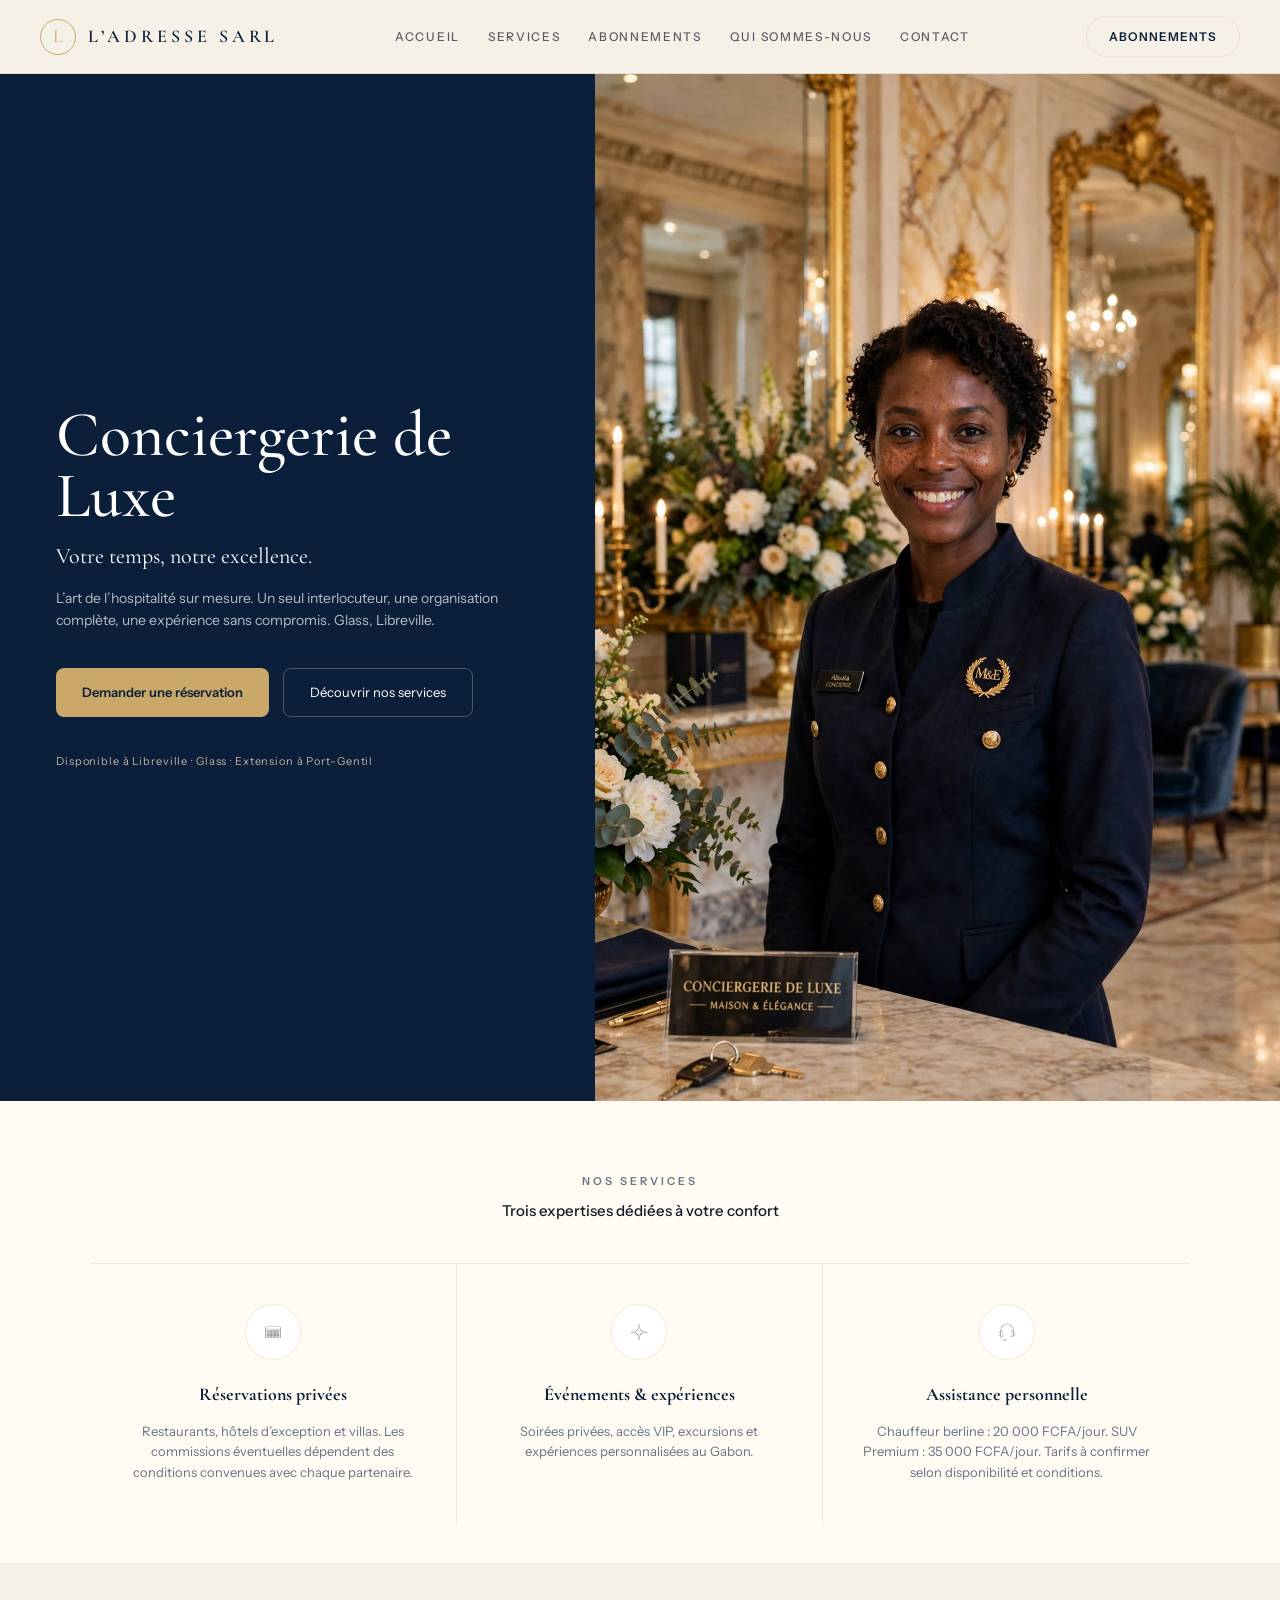
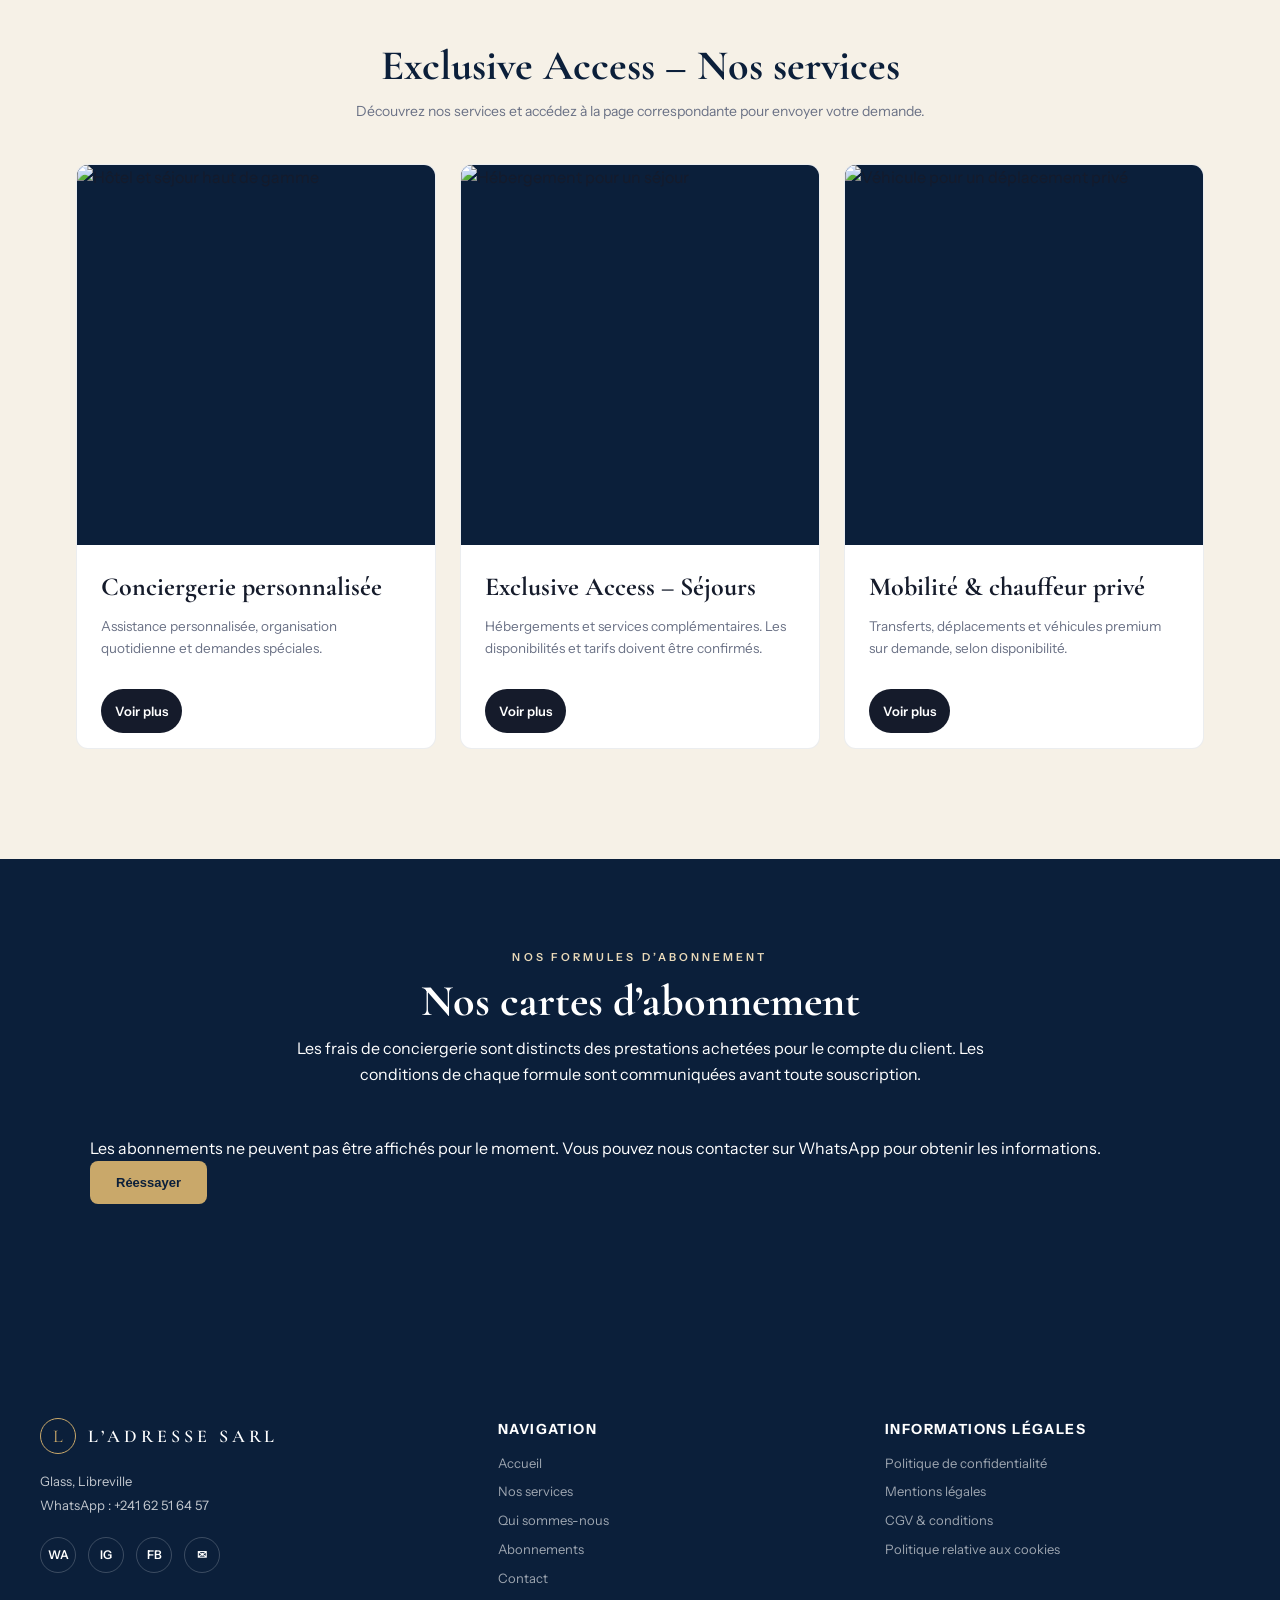
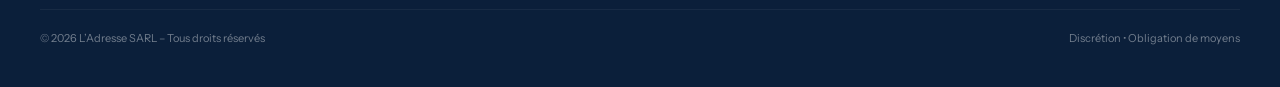
==== commit 1c8348e7: "Refactor index.html for accessibility and structure Updated the HTML structure and improved accessib" ====
--- a/index.html
+++ b/index.html
@@ -1,71 +1,591 @@
+
 <!DOCTYPE html>
 <html lang="fr">
-<head><meta charset="UTF-8"><meta name="viewport" content="width=device-width, initial-scale=1.0">  
-<meta name="format-detection" content="telephone=no"><meta name="format-detection" content="email=no">
-<title>L’Adresse SARL | L’art de l’hospitalité sur mesure</title>
-<link href="https://fonts.googleapis.com/css2?family=Cormorant+Garamond:wght@400;600;700&family=Instrument+Sans:wght@400;500;600&display=swap" rel="stylesheet">
-<link rel="stylesheet" href="style.css"></head>
+<head>
+  <meta charset="UTF-8">
+  <meta name="viewport" content="width=device-width, initial-scale=1.0">
+  <meta name="format-detection" content="telephone=no">
+  <meta name="format-detection" content="email=no">
+  <meta name="theme-color" content="#0B1F3A">
+
+  <meta
+    name="description"
+    content="L’Adresse SARL, conciergerie de luxe à Libreville, Gabon. Séjours, mobilité privée, réservations et assistance personnalisée."
+  >
+
+  <title>L’Adresse SARL | L’art de l’hospitalité sur mesure</title>
+
+  <link rel="preconnect" href="https://fonts.googleapis.com">
+  <link rel="preconnect" href="https://fonts.gstatic.com" crossorigin>
+  <link
+    href="https://fonts.googleapis.com/css2?family=Cormorant+Garamond:wght@400;600;700&family=Instrument+Sans:wght@400;500;600&display=swap"
+    rel="stylesheet"
+  >
+
+  <link rel="stylesheet" href="style.css">
+</head>
+
 <body>
-<header class="top-header">
-  <div class="brand"><div class="brand-icon">L</div><div class="brand-name">L’ADRESSE SARL</div></div>
-  <nav class="nav" id="mainNav">
-    <a href="index.html#accueil">Accueil ·</a>
-    <a href="index.html#services-cards">Services ·</a>
-    <a href="index.html#abonnements">Abonnements ·</a>
-    <a href="qui-sommes-nous.html">Qui sommes nous ·</a>
-    <a href="index.html#contact">Contact</a>
-  </nav>
-  <div style="display:flex;gap:10px;align-items:center">
-    <a class="btn-contact hide-mobile" href="index.html#abonnements">Abonnements</a>
-    <button class="burger" id="burgerBtn" aria-label="Menu">☰</button>
-  </div>
-</header>
-<section class="hero" id="accueil">
-<div class="hero-left"><h1>Conciergerie de Luxe</h1><div class="hero-sub">Votre temps, notre excellence.</div>
-<p class="hero-desc">L’art de l’hospitalité sur mesure. Un seul interlocuteur, une organisation complète, une expérience sans compromis. Glass, Libreville – Capital 2.000.000 FCFA – Gérant MAGANGA Boris.</p>
-<div class="hero-btns"><button class="btn-gold" onclick="document.getElementById('services-cards').scrollIntoView({behavior:'smooth'})">Demander une réservation</button>
-<button class="btn-outline" onclick="document.getElementById('services-cards').scrollIntoView({behavior:'smooth'})">Découvrir les services</button></div>
-<div class="hero-loc">Disponible à Libreville · Glass · Extension Port-Gentil</div></div>
-<div class="hero-right"><img src="a1.jpeg" onerror="this.src='a1.jpg'"></div></section>
-<section class="services-intro" id="services"><small>Nos services</small><h2>Trois expertises dédiées à votre confort</h2>
-<div class="services-grid-3"><div class="svc3"><div class="icon"><img src="icon3.png"></div><h3>Réservations Privées</h3><p>Restaurants étoilés, hôtels d’exception. Commission hôtels 10-20% et villas 15% selon conditions.</p></div>
-<div class="svc3"><div class="icon"><img src="icon1.png"></div><h3>Événements & Expériences</h3><p>Soirées privées, accès VIP, excursions Gabon.</p></div>
-<div class="svc3"><div class="icon"><img src="icon2.png"></div><h3>Assistance Personnelle</h3><p id="prix-accueil">Chauffeur berline 20.000 FCFA/j, SUV Premium 35.000 FCFA/j.</p></div></div></section>
-<section class="section-cards" id="services-cards"><div class="section-header"><h2>Exclusive access – Nos services détaillés</h2><p>Cliquez sur Voir plus pour accéder à la page dédiée.</p></div>
-<div class="cards-wrapper"><div class="cards-scroll is-centered" id="cardsScroll">
-<div class="q-card"><div class="q-card-img"><img src="https://images.unsplash.com/photo-1566073771259-6a8506099945?w=600"></div><div class="q-card-body"><h3>Conciergerie personnalisée</h3><p>Gestion quotidienne, demandes spéciales, assistance WhatsApp.</p><button class="q-btn" onclick="window.location.href='service-conciergerie.html'">Voir plus</button></div></div>
-<div class="q-card"><div class="q-card-img"><img src="https://images.unsplash.com/photo-1611892440504-42a792e24d32?w=600"></div><div class="q-card-body"><h3>Exclusive access – Séjours</h3><p>Exemples démo non gérés, dispo à confirmer. Accueil aéroport dès 25.000 FCFA.</p><button class="q-btn" onclick="window.location.href='service-sejours.html'">Voir plus</button></div></div>
-<div class="q-card"><div class="q-card-img"><img src="https://images.unsplash.com/photo-1449965408869-eaa3f722e40d?w=600"></div><div class="q-card-body"><h3>Mobilité & Chauffeur privé</h3><p>Transferts, véhicules prestige sur devis, discrétion absolue.</p><button class="q-btn" onclick="window.location.href='service-mobilite.html'">Voir plus</button></div></div>
-</div></div></section>
-<section class="abonnements-section" id="abonnements"><div class="container"><div class="abonnement-intro"><small>XI. ABONNEMENTS – PDF Officiel p.20</small><h2>Nos cartes d'abonnement</h2><p id="abos-desc">Les frais de conciergerie sont distincts des prestations achetées pour le compte du client.</p></div>
-<div class="abonnement-grid" id="abosGrid">Chargement des abonnements depuis Google Sheet...</div></div></section>
-<footer class="footer" id="contact">
-<div style="max-width:1280px;margin:0 auto;display:grid;grid-template-columns:1.2fr 1fr 1fr;gap:32px;text-align:left">
-<div><div class="brand" style="margin-bottom:16px"><div class="brand-icon" style="border-color:var(--gold);color:var(--gold)">L</div><div class="brand-name" style="color:white">L’ADRESSE SARL</div></div>
-<p style="color:rgba(255,255,255,0.6);font-size:13px;line-height:1.6">Glass, Libreville - Capital 2.000.000 FCFA<br>Gérante: Mme NGUIANOUKOU TSONGO<br>WhatsApp: +241 62 51 64 57</p>
-<div style="display:flex;gap:12px;margin-top:20px"><a href="https://wa.me/24162516457" target="_blank" class="social-icon">WA</a><a href="#" class="social-icon">IG</a><a href="#" class="social-icon">FB</a><a href="mailto:magangabridge@gmail.com" class="social-icon">✉</a></div></div>
-<div><h4 style="color:white;margin-bottom:12px;font-size:14px;letter-spacing:0.1em">NAVIGATION</h4><p style="display:flex;flex-direction:column;gap:8px;font-size:13px;color:rgba(255,255,255,0.6)"><a href="index.html#accueil">Accueil</a><a href="index.html#services-cards">Nos Services</a><a href="qui-sommes-nous.html">Qui sommes-nous</a><a href="index.html#abonnements">Abonnements</a></p></div>
-<div><h4 style="color:white;margin-bottom:12px;font-size:14px;letter-spacing:0.1em">LÉGAL</h4><p style="display:flex;flex-direction:column;gap:8px;font-size:13px;color:rgba(255,255,255,0.6)"><a href="politique-confidentialite.html" target="_blank">Politique de confidentialité</a><a href="mentions-legales.html" target="_blank">Mentions légales</a><a href="cgv.html" target="_blank">CGV & Conditions</a><a href="politique-cookies.html" target="_blank">Cookies</a></p></div>
-</div><div class="footer-bottom"><span>© 2026 L’Adresse SARL – Tous droits réservés</span><span>Discrétion absolue • Obligation de moyens</span></div>
-</footer>
-<script>
-const SHEET_URL="https://script.google.com/macros/s/AKfycbww-7Nn7ro4OZ-R1oVuoLSdY6P7OWOHJzLl0I4KNazjOXjGYWlmxFzpq-ti7sHGA2zP/exec";
-async function loadAbos(){
- try{
-  const res=await fetch(SHEET_URL+"?type=abonnements"); const data=await res.json();
-  if(!data.length) return;
-  document.getElementById('abosGrid').innerHTML=data.filter(a=>String(a.actif).toLowerCase()==='oui').map(a=>`
-   <div class="abonnement-card ${a.badge&&a.badge.includes('demandé')?'featured':''}"><div class="abonnement-top"><span class="badge-abonnement">${a.badge||''}</span><h3>${a.nom}</h3><div class="price-abonnement">${a.prix} <small>FCFA / ${a.periode}</small></div></div>
-   <ul class="abonnement-list">${String(a['Fonctionnalités | Avantages']||'').split('|').map(f=>`<li>${f}</li>`).join('')}</ul>
-   <button class="btn-whatsapp" onclick="window.open('https://wa.me/24162516457?text='+encodeURIComponent('Demande abo: '+a.nom))">Demander cet abonnement</button></div>`).join('');
- }catch(e){console.log(e)}
-}
-loadAbos();
-</script>
-<script>
-const burger=document.getElementById('burgerBtn');
-const nav=document.getElementById('mainNav');
-if(burger){burger.addEventListener('click',()=>{nav.classList.toggle('open'); burger.textContent=nav.classList.contains('open')?'✕':'☰';});}
-document.querySelectorAll('.nav a').forEach(a=>a.addEventListener('click',()=>{nav.classList.remove('open'); if(burger) burger.textContent='☰';}));
-</script>
-</body></html>
+  <header class="top-header">
+    <a class="brand" href="#accueil" aria-label="L’Adresse SARL — Accueil">
+      <div class="brand-icon" aria-hidden="true">L</div>
+      <div class="brand-name">L’ADRESSE SARL</div>
+    </a>
+
+    <nav class="nav" id="mainNav" aria-label="Navigation principale">
+      <a href="#accueil">Accueil</a>
+      <a href="#services-cards">Services</a>
+      <a href="#abonnements">Abonnements</a>
+      <a href="qui-sommes-nous.html">Qui sommes-nous</a>
+      <a href="#contact">Contact</a>
+    </nav>
+
+    <div style="display:flex;gap:10px;align-items:center">
+      <a class="btn-contact hide-mobile" href="#abonnements">
+        Abonnements
+      </a>
+
+      <button
+        class="burger"
+        id="burgerBtn"
+        type="button"
+        aria-label="Ouvrir le menu"
+        aria-controls="mainNav"
+        aria-expanded="false"
+      >☰</button>
+    </div>
+  </header>
+
+  <main>
+    <!-- HERO -->
+    <section class="hero" id="accueil">
+      <div class="hero-left">
+        <h1>Conciergerie de Luxe</h1>
+
+        <div class="hero-sub">
+          Votre temps, notre excellence.
+        </div>
+
+        <p class="hero-desc">
+          L’art de l’hospitalité sur mesure. Un seul interlocuteur,
+          une organisation complète, une expérience sans compromis.
+          Glass, Libreville.
+        </p>
+
+        <div class="hero-btns">
+          <a class="btn-gold" href="#services-cards">
+            Demander une réservation
+          </a>
+
+          <a class="btn-outline" href="#services">
+            Découvrir nos services
+          </a>
+        </div>
+
+        <div class="hero-loc">
+          Disponible à Libreville · Glass · Extension à Port-Gentil
+        </div>
+      </div>
+
+      <div class="hero-right">
+        <img
+          src="a1.jpeg"
+          alt="Univers et services de L’Adresse SARL"
+          fetchpriority="high"
+          onerror="if(!this.dataset.fallback){this.dataset.fallback='1';this.src='a1.jpg'}"
+        >
+      </div>
+    </section>
+
+    <!-- PRÉSENTATION DES SERVICES -->
+    <section class="services-intro" id="services">
+      <small>Nos services</small>
+
+      <h2>Trois expertises dédiées à votre confort</h2>
+
+      <div class="services-grid-3">
+        <article class="svc3">
+          <div class="icon">
+            <img src="icon3.png" alt="" loading="lazy">
+          </div>
+
+          <h3>Réservations privées</h3>
+
+          <p>
+            Restaurants, hôtels d’exception et villas.
+            Les commissions éventuelles dépendent des conditions
+            convenues avec chaque partenaire.
+          </p>
+        </article>
+
+        <article class="svc3">
+          <div class="icon">
+            <img src="icon1.png" alt="" loading="lazy">
+          </div>
+
+          <h3>Événements & expériences</h3>
+
+          <p>
+            Soirées privées, accès VIP, excursions et expériences
+            personnalisées au Gabon.
+          </p>
+        </article>
+
+        <article class="svc3">
+          <div class="icon">
+            <img src="icon2.png" alt="" loading="lazy">
+          </div>
+
+          <h3>Assistance personnelle</h3>
+
+          <p id="prix-accueil">
+            Chauffeur berline : 20 000 FCFA/jour.
+            SUV Premium : 35 000 FCFA/jour.
+            Tarifs à confirmer selon disponibilité et conditions.
+          </p>
+        </article>
+      </div>
+    </section>
+
+    <!-- CARTES DES SERVICES -->
+    <section class="section-cards" id="services-cards">
+      <div class="section-header">
+        <h2>Exclusive Access – Nos services</h2>
+        <p>
+          Découvrez nos services et accédez à la page correspondante
+          pour envoyer votre demande.
+        </p>
+      </div>
+
+      <div class="cards-wrapper">
+        <div class="cards-scroll is-centered" id="cardsScroll">
+
+          <article class="q-card">
+            <div class="q-card-img">
+              <img
+                src="https://images.unsplash.com/photo-1566073771259-6a8506099945?w=600"
+                alt="Hôtel et séjour haut de gamme"
+                loading="lazy"
+              >
+            </div>
+
+            <div class="q-card-body">
+              <h3>Conciergerie personnalisée</h3>
+
+              <p>
+                Assistance personnalisée, organisation quotidienne
+                et demandes spéciales.
+              </p>
+
+              <a class="q-btn" href="service-conciergerie.html">
+                Voir plus
+              </a>
+            </div>
+          </article>
+
+          <article class="q-card">
+            <div class="q-card-img">
+              <img
+                src="https://images.unsplash.com/photo-1611892440504-42a792e24d32?w=600"
+                alt="Hébergement pour un séjour"
+                loading="lazy"
+              >
+            </div>
+
+            <div class="q-card-body">
+              <h3>Exclusive Access – Séjours</h3>
+
+              <p>
+                Hébergements et services complémentaires.
+                Les disponibilités et tarifs doivent être confirmés.
+              </p>
+
+              <a class="q-btn" href="service-sejours.html">
+                Voir plus
+              </a>
+            </div>
+          </article>
+
+          <article class="q-card">
+            <div class="q-card-img">
+              <img
+                src="https://images.unsplash.com/photo-1449965408869-eaa3f722e40d?w=600"
+                alt="Véhicule pour un déplacement privé"
+                loading="lazy"
+              >
+            </div>
+
+            <div class="q-card-body">
+              <h3>Mobilité & chauffeur privé</h3>
+
+              <p>
+                Transferts, déplacements et véhicules premium
+                sur demande, selon disponibilité.
+              </p>
+
+              <a class="q-btn" href="service-mobilite.html">
+                Voir plus
+              </a>
+            </div>
+          </article>
+
+        </div>
+      </div>
+    </section>
+
+    <!-- ABONNEMENTS -->
+    <section class="abonnements-section" id="abonnements">
+      <div class="container">
+        <div class="abonnement-intro">
+          <small>Nos formules d’abonnement</small>
+
+          <h2>Nos cartes d’abonnement</h2>
+
+          <p id="abos-desc">
+            Les frais de conciergerie sont distincts des prestations
+            achetées pour le compte du client. Les conditions de chaque
+            formule sont communiquées avant toute souscription.
+          </p>
+        </div>
+
+        <div
+          class="abonnement-grid"
+          id="abosGrid"
+          aria-live="polite"
+          aria-busy="true"
+        >
+          <p id="abosStatus" role="status">
+            Chargement des abonnements...
+          </p>
+        </div>
+      </div>
+    </section>
+  </main>
+
+  <!-- FOOTER -->
+  <footer class="footer" id="contact">
+    <div style="max-width:1280px;margin:0 auto;display:grid;grid-template-columns:1.2fr 1fr 1fr;gap:32px;text-align:left">
+
+      <div>
+        <div class="brand" style="margin-bottom:16px">
+          <div
+            class="brand-icon"
+            style="border-color:var(--gold);color:var(--gold)"
+            aria-hidden="true"
+          >L</div>
+
+          <div class="brand-name" style="color:white">
+            L’ADRESSE SARL
+          </div>
+        </div>
+
+        <p style="color:rgba(255,255,255,0.75);font-size:13px;line-height:1.8">
+          Glass, Libreville<br>
+          WhatsApp :
+          <a href="https://wa.me/24162516457" target="_blank" rel="noopener noreferrer">
+            +241 62 51 64 57
+          </a>
+        </p>
+
+        <div style="display:flex;gap:12px;margin-top:20px">
+          <a
+            href="https://wa.me/24162516457"
+            target="_blank"
+            rel="noopener noreferrer"
+            class="social-icon"
+            aria-label="Contacter L’Adresse sur WhatsApp"
+          >WA</a>
+
+          <!-- Remplacer # par les URL officielles avant publication -->
+          <a href="#contact" class="social-icon" aria-label="Instagram à configurer">IG</a>
+          <a href="#contact" class="social-icon" aria-label="Facebook à configurer">FB</a>
+
+          <a
+            href="mailto:magangabridge@gmail.com"
+            class="social-icon"
+            aria-label="Envoyer un e-mail"
+          >✉</a>
+        </div>
+      </div>
+
+      <div>
+        <h4 style="color:white;margin-bottom:12px;font-size:14px;letter-spacing:0.1em">
+          NAVIGATION
+        </h4>
+
+        <p style="display:flex;flex-direction:column;gap:8px;font-size:13px">
+          <a href="#accueil">Accueil</a>
+          <a href="#services-cards">Nos services</a>
+          <a href="qui-sommes-nous.html">Qui sommes-nous</a>
+          <a href="#abonnements">Abonnements</a>
+          <a href="#contact">Contact</a>
+        </p>
+      </div>
+
+      <div>
+        <h4 style="color:white;margin-bottom:12px;font-size:14px;letter-spacing:0.1em">
+          INFORMATIONS LÉGALES
+        </h4>
+
+        <p style="display:flex;flex-direction:column;gap:8px;font-size:13px">
+          <a href="politique-confidentialite.html">Politique de confidentialité</a>
+          <a href="mentions-legales.html">Mentions légales</a>
+          <a href="cgv.html">CGV & conditions</a>
+          <a href="politique-cookies.html">Politique relative aux cookies</a>
+        </p>
+      </div>
+
+    </div>
+
+    <div class="footer-bottom">
+      <span>© 2026 L’Adresse SARL – Tous droits réservés</span>
+      <span>Discrétion • Obligation de moyens</span>
+    </div>
+  </footer>
+
+  <script>
+    "use strict";
+
+    const SHEET_URL =
+      "https://script.google.com/macros/s/AKfycbww-7Nn7ro4OZ-R1oVuoLSdY6P7OWOHJzLl0I4KNazjOXjGYWlmxFzpq-ti7sHGA2zP/exec";
+
+    const WHATSAPP_NUMBER = "24162516457";
+
+    const abosGrid = document.getElementById("abosGrid");
+    const burger = document.getElementById("burgerBtn");
+    const nav = document.getElementById("mainNav");
+
+    /**
+     * Crée un élément HTML en utilisant textContent pour afficher
+     * les données externes comme du texte, et non comme du HTML.
+     */
+    function createTextElement(tag, className, value) {
+      const element = document.createElement(tag);
+
+      if (className) {
+        element.className = className;
+      }
+
+      element.textContent = value == null ? "" : String(value);
+
+      return element;
+    }
+
+    function setAbosStatus(message, canRetry = false) {
+      abosGrid.replaceChildren();
+
+      const status = document.createElement("div");
+      status.style.gridColumn = "1 / -1";
+
+      const paragraph = createTextElement("p", "", message);
+      paragraph.setAttribute("role", "status");
+      status.appendChild(paragraph);
+
+      if (canRetry) {
+        const retryButton = createTextElement(
+          "button",
+          "btn-gold",
+          "Réessayer"
+        );
+
+        retryButton.type = "button";
+        retryButton.addEventListener("click", loadAbos);
+        status.appendChild(retryButton);
+      }
+
+      abosGrid.appendChild(status);
+    }
+
+    function isActive(value) {
+      return String(value ?? "").trim().toLocaleLowerCase("fr") === "oui";
+    }
+
+    function createAbonnementCard(abonnement) {
+      const card = document.createElement("article");
+      const badgeText = String(abonnement.badge ?? "").trim();
+      const nom = String(abonnement.nom ?? "").trim();
+      const prix = String(abonnement.prix ?? "").trim();
+      const periode = String(abonnement.periode ?? "").trim();
+
+      const isFeatured = badgeText.toLocaleLowerCase("fr").includes("demandé");
+
+      card.className = isFeatured
+        ? "abonnement-card featured"
+        : "abonnement-card";
+
+      const top = document.createElement("div");
+      top.className = "abonnement-top";
+
+      if (badgeText) {
+        top.appendChild(
+          createTextElement("span", "badge-abonnement", badgeText)
+        );
+      }
+
+      top.appendChild(createTextElement("h3", "", nom || "Abonnement"));
+
+      const price = document.createElement("div");
+      price.className = "price-abonnement";
+
+      price.appendChild(document.createTextNode(prix || "Sur demande"));
+
+      if (prix && periode) {
+        const periodElement = createTextElement(
+          "small",
+          "",
+          " FCFA / " + periode
+        );
+        price.appendChild(periodElement);
+      } else if (prix) {
+        price.appendChild(
+          createTextElement("small", "", " FCFA")
+        );
+      }
+
+      top.appendChild(price);
+      card.appendChild(top);
+
+      const list = document.createElement("ul");
+      list.className = "abonnement-list";
+
+      const rawFeatures = abonnement["Fonctionnalités | Avantages"];
+
+      const features = String(rawFeatures ?? "")
+        .split("|")
+        .map(feature => feature.trim())
+        .filter(Boolean);
+
+      if (features.length) {
+        features.forEach(feature => {
+          list.appendChild(createTextElement("li", "", feature));
+        });
+      } else {
+        list.appendChild(
+          createTextElement(
+            "li",
+            "",
+            "Les détails de cette formule sont disponibles sur demande."
+          )
+        );
+      }
+
+      card.appendChild(list);
+
+      const requestButton = createTextElement(
+        "button",
+        "btn-whatsapp",
+        "Demander cet abonnement"
+      );
+
+      requestButton.type = "button";
+
+      requestButton.addEventListener("click", () => {
+        const message =
+          "Bonjour, je souhaite obtenir des informations sur l’abonnement : " +
+          nom;
+
+        const whatsappUrl =
+          "https://wa.me/" +
+          WHATSAPP_NUMBER +
+          "?text=" +
+          encodeURIComponent(message);
+
+        window.open(whatsappUrl, "_blank", "noopener,noreferrer");
+      });
+
+      card.appendChild(requestButton);
+
+      return card;
+    }
+
+    async function loadAbos() {
+      abosGrid.setAttribute("aria-busy", "true");
+      setAbosStatus("Chargement des abonnements...");
+
+      try {
+        const response = await fetch(
+          SHEET_URL + "?type=abonnements",
+          {
+            method: "GET",
+            headers: {
+              "Accept": "application/json"
+            }
+          }
+        );
+
+        if (!response.ok) {
+          throw new Error("Erreur HTTP : " + response.status);
+        }
+
+        const data = await response.json();
+
+        if (!Array.isArray(data)) {
+          throw new Error("Format de réponse inattendu.");
+        }
+
+        const activeAbos = data.filter(isActive);
+
+        if (!activeAbos.length) {
+          setAbosStatus(
+            "Aucun abonnement n’est disponible actuellement. Contactez-nous pour connaître les formules proposées."
+          );
+          return;
+        }
+
+        const fragment = document.createDocumentFragment();
+
+        activeAbos.forEach(abonnement => {
+          fragment.appendChild(createAbonnementCard(abonnement));
+        });
+
+        abosGrid.replaceChildren(fragment);
+
+      } catch (error) {
+        console.error("Impossible de charger les abonnements :", error);
+
+        setAbosStatus(
+          "Les abonnements ne peuvent pas être affichés pour le moment. Vous pouvez nous contacter sur WhatsApp pour obtenir les informations.",
+          true
+        );
+      } finally {
+        abosGrid.setAttribute("aria-busy", "false");
+      }
+    }
+
+    // Menu mobile
+    function closeMenu() {
+      nav.classList.remove("open");
+      burger.setAttribute("aria-expanded", "false");
+      burger.setAttribute("aria-label", "Ouvrir le menu");
+      burger.textContent = "☰";
+    }
+
+    function toggleMenu() {
+      const isOpen = nav.classList.toggle("open");
+
+      burger.setAttribute("aria-expanded", String(isOpen));
+      burger.setAttribute(
+        "aria-label",
+        isOpen ? "Fermer le menu" : "Ouvrir le menu"
+      );
+
+      burger.textContent = isOpen ? "✕" : "☰";
+    }
+
+    burger.addEventListener("click", toggleMenu);
+
+    nav.querySelectorAll("a").forEach(link => {
+      link.addEventListener("click", closeMenu);
+    });
+
+    document.addEventListener("keydown", event => {
+      if (event.key === "Escape") {
+        closeMenu();
+      }
+    });
+
+    // Chargement initial
+    loadAbos();
+  </script>
+</body>
+</html>
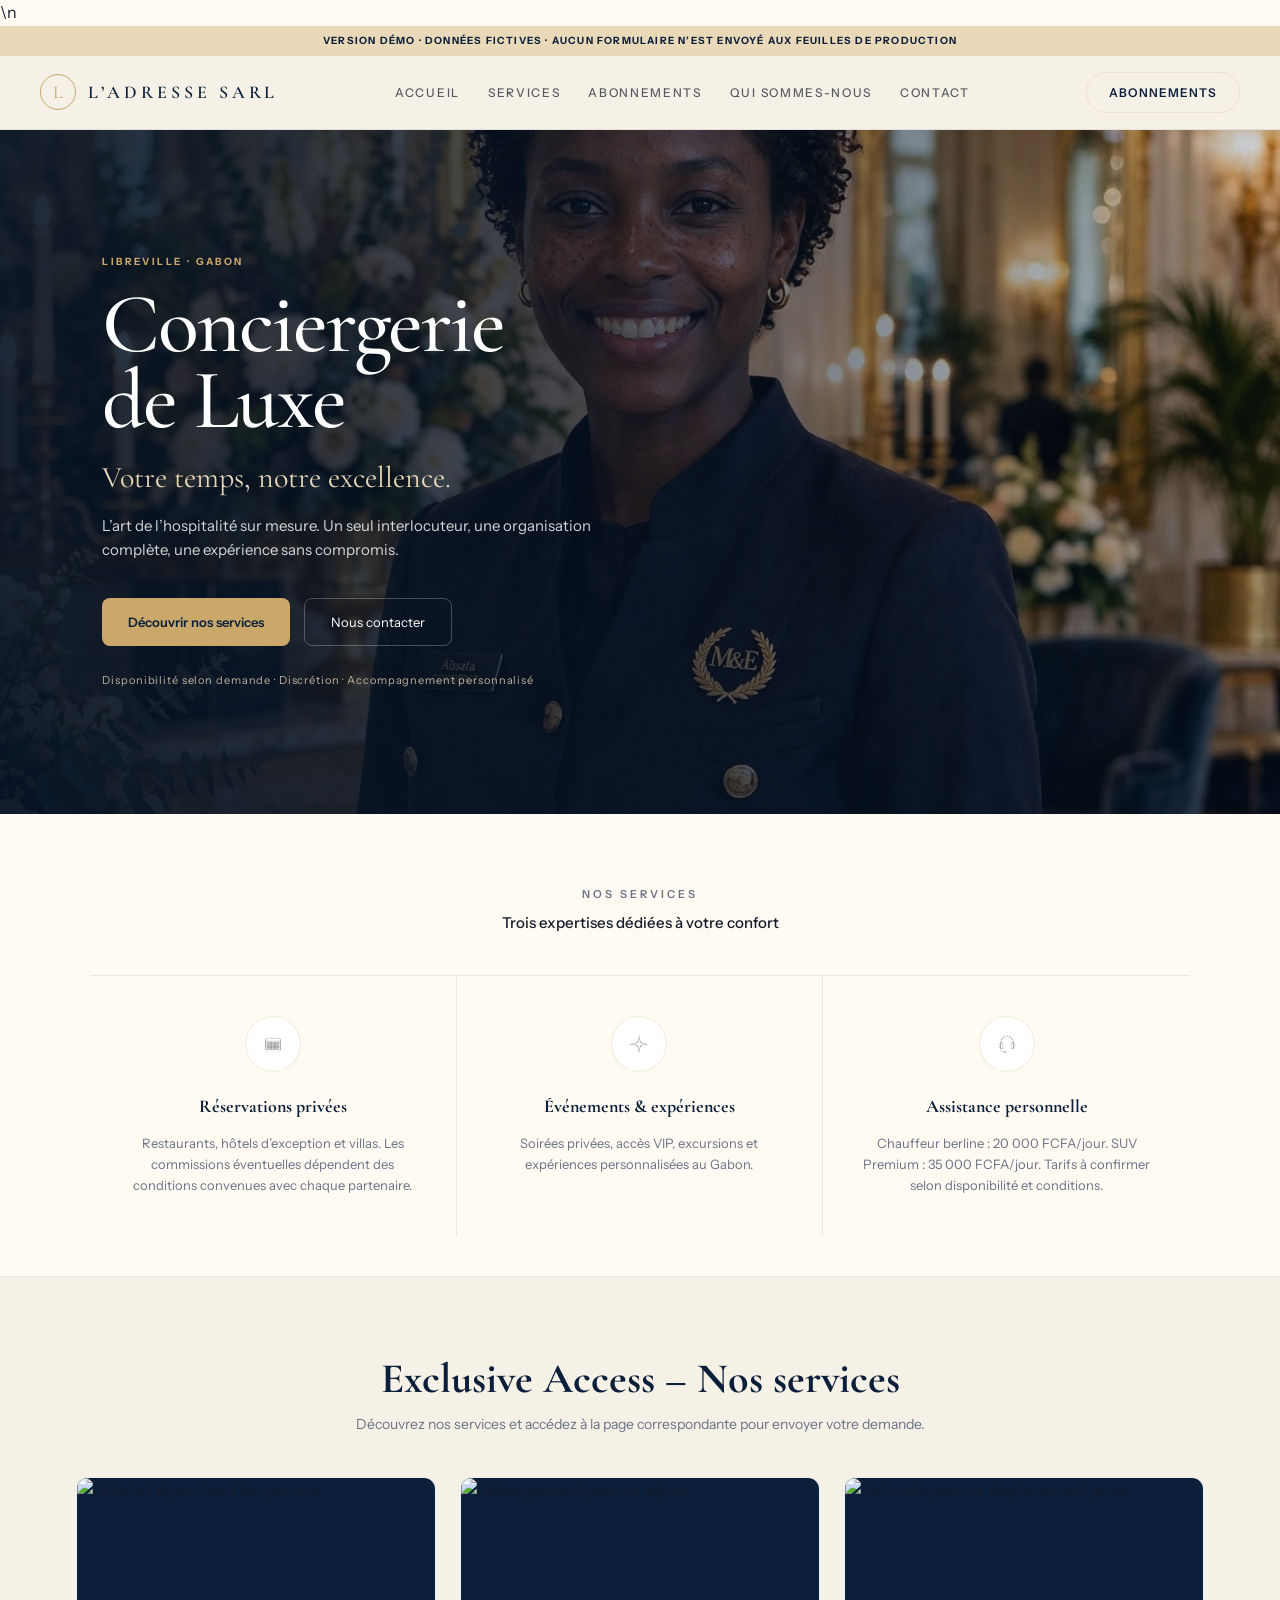
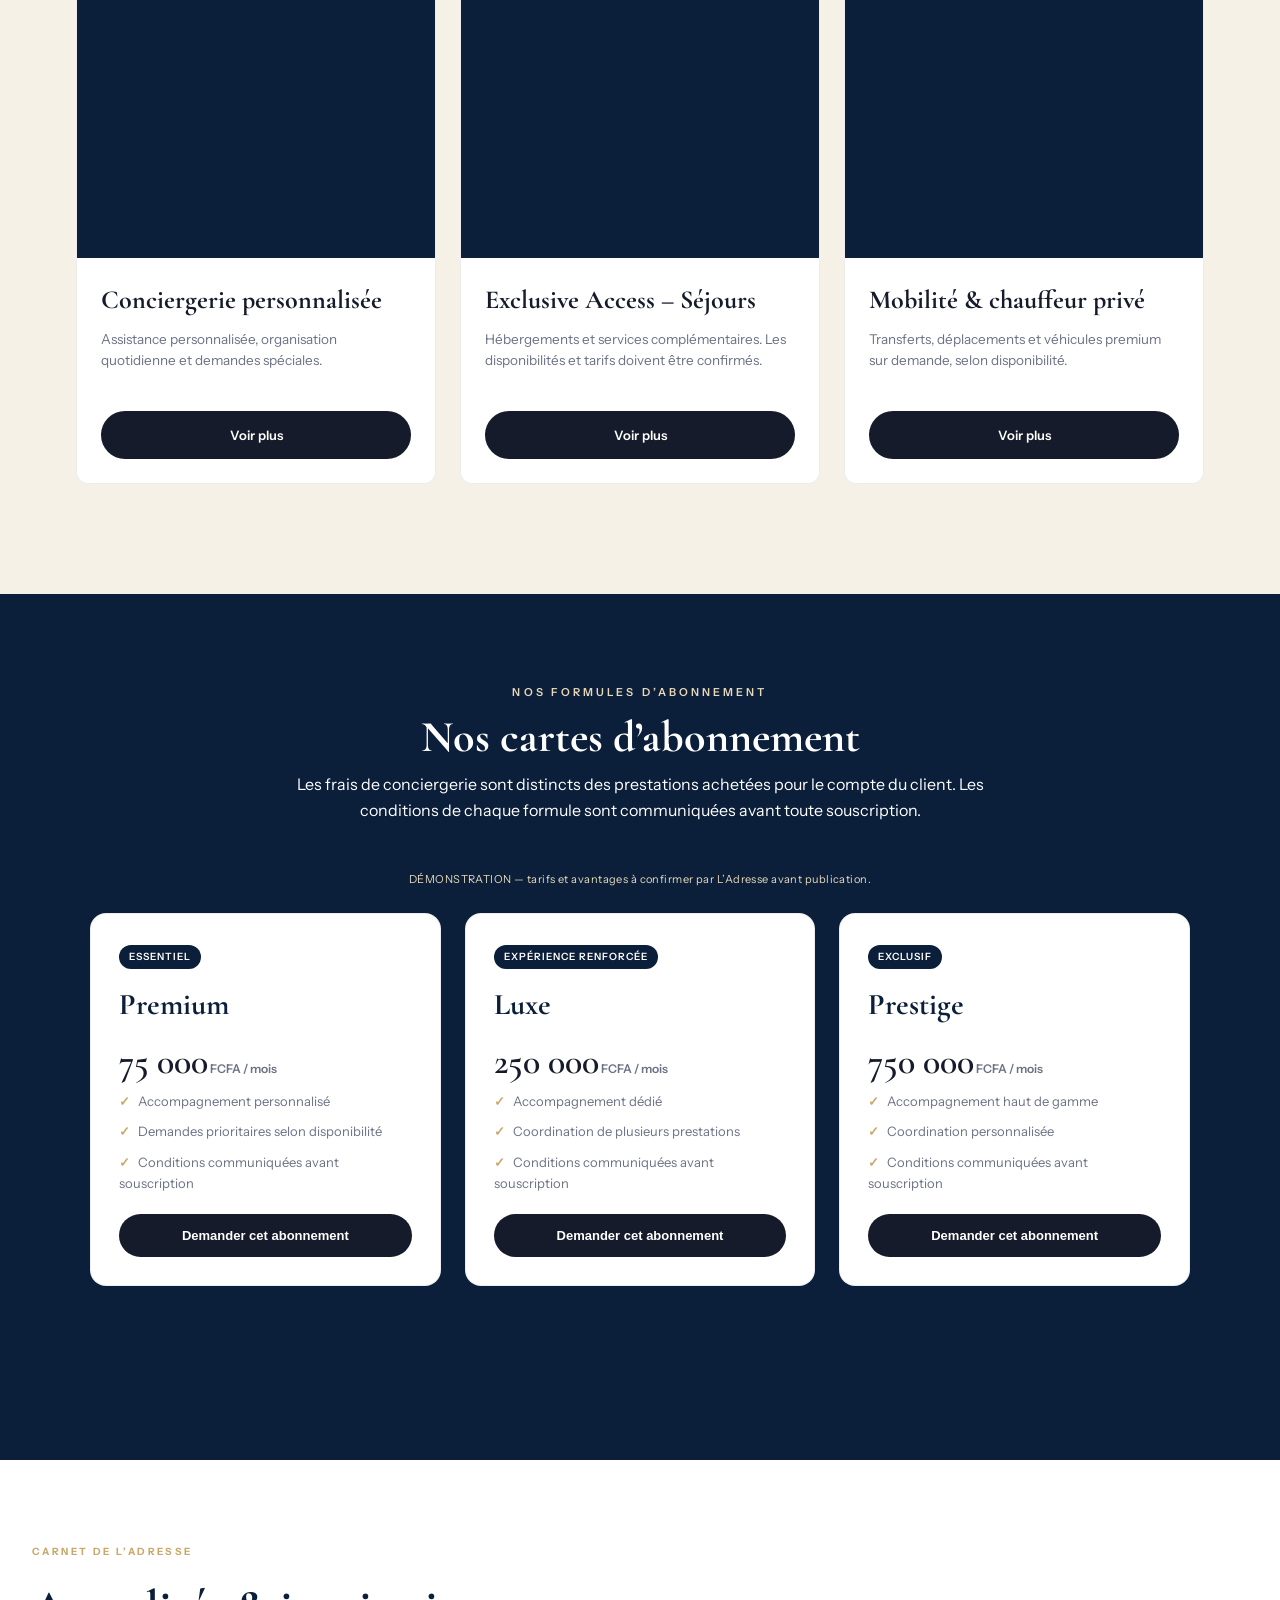
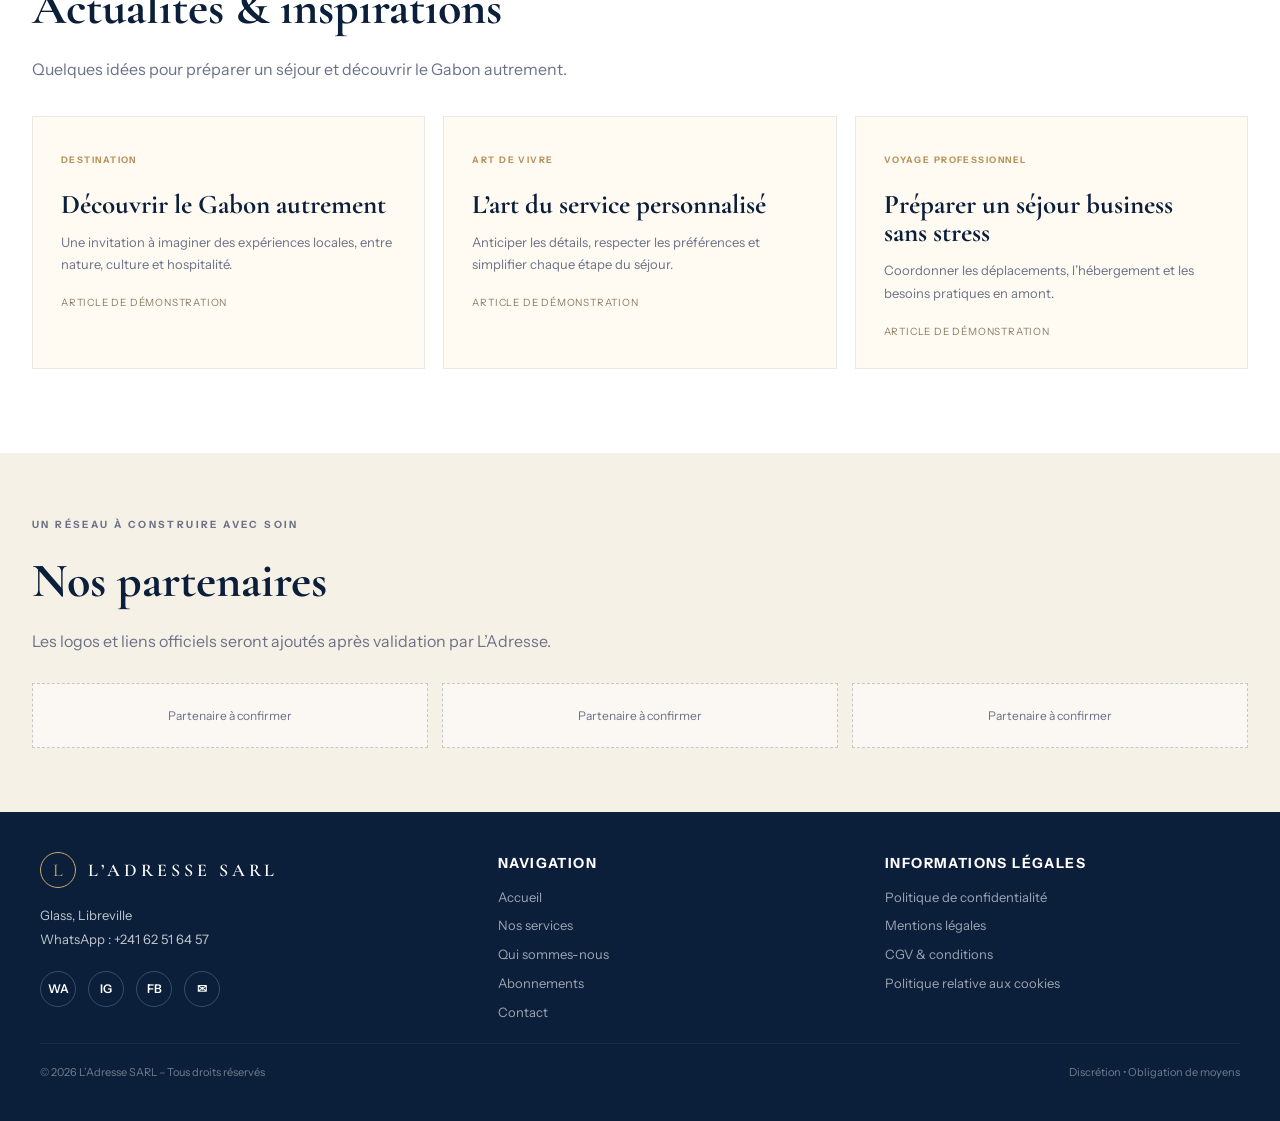
==== commit dfd53270: "Add files via upload" ====
--- a/index.html
+++ b/index.html
@@ -25,7 +25,7 @@
   <link rel="stylesheet" href="style.css">
 </head>
 
-<body>
+<body>\n  <div class="demo-ribbon" role="note">VERSION DÉMO · Données fictives · Aucun formulaire n’est envoyé aux feuilles de production</div>
   <header class="top-header">
     <a class="brand" href="#accueil" aria-label="L’Adresse SARL — Accueil">
       <div class="brand-icon" aria-hidden="true">L</div>
@@ -58,42 +58,20 @@
 
   <main>
     <!-- HERO -->
-    <section class="hero" id="accueil">
+    <section class="hero hero-overlay" id="accueil" aria-label="Accueil L’Adresse SARL">
+      <div class="hero-right">
+        <img src="a1.jpg" alt="Atmosphère élégante pour l’hospitalité haut de gamme" fetchpriority="high">
+      </div>
       <div class="hero-left">
-        <h1>Conciergerie de Luxe</h1>
-
-        <div class="hero-sub">
-          Votre temps, notre excellence.
-        </div>
-
-        <p class="hero-desc">
-          L’art de l’hospitalité sur mesure. Un seul interlocuteur,
-          une organisation complète, une expérience sans compromis.
-          Glass, Libreville.
-        </p>
-
+        <small class="hero-eyebrow">LIBREVILLE · GABON</small>
+        <h1>Conciergerie<br>de Luxe</h1>
+        <div class="hero-sub">Votre temps, notre excellence.</div>
+        <p class="hero-desc">L’art de l’hospitalité sur mesure. Un seul interlocuteur, une organisation complète, une expérience sans compromis.</p>
         <div class="hero-btns">
-          <a class="btn-gold" href="#services-cards">
-            Demander une réservation
-          </a>
-
-          <a class="btn-outline" href="#services">
-            Découvrir nos services
-          </a>
-        </div>
-
-        <div class="hero-loc">
-          Disponible à Libreville · Glass · Extension à Port-Gentil
-        </div>
-      </div>
-
-      <div class="hero-right">
-        <img
-          src="a1.jpeg"
-          alt="Univers et services de L’Adresse SARL"
-          fetchpriority="high"
-          onerror="if(!this.dataset.fallback){this.dataset.fallback='1';this.src='a1.jpg'}"
-        >
+          <a class="btn-gold" href="#services-cards">Découvrir nos services</a>
+          <a class="btn-outline" href="https://wa.me/24162516457" target="_blank" rel="noopener noreferrer">Nous contacter</a>
+        </div>
+        <div class="hero-loc">Disponibilité selon demande · Discrétion · Accompagnement personnalisé</div>
       </div>
     </section>
 
@@ -258,6 +236,26 @@
             Chargement des abonnements...
           </p>
         </div>
+      </div>
+    </section>
+    <section class="editorial-section" aria-labelledby="actualites-title">
+      <div class="container">
+        <p class="section-kicker">Carnet de L’Adresse</p>
+        <h2 id="actualites-title">Actualités & inspirations</h2>
+        <p class="editorial-intro">Quelques idées pour préparer un séjour et découvrir le Gabon autrement.</p>
+        <div class="editorial-grid">
+          <article><span>DESTINATION</span><h3>Découvrir le Gabon autrement</h3><p>Une invitation à imaginer des expériences locales, entre nature, culture et hospitalité.</p><small>Article de démonstration</small></article>
+          <article><span>ART DE VIVRE</span><h3>L’art du service personnalisé</h3><p>Anticiper les détails, respecter les préférences et simplifier chaque étape du séjour.</p><small>Article de démonstration</small></article>
+          <article><span>VOYAGE PROFESSIONNEL</span><h3>Préparer un séjour business sans stress</h3><p>Coordonner les déplacements, l’hébergement et les besoins pratiques en amont.</p><small>Article de démonstration</small></article>
+        </div>
+      </div>
+    </section>
+    <section class="partners-strip">
+      <div class="container">
+        <p class="section-kicker">Un réseau à construire avec soin</p>
+        <h2>Nos partenaires</h2>
+        <p>Les logos et liens officiels seront ajoutés après validation par L’Adresse.</p>
+        <div class="partner-placeholders"><span>Partenaire à confirmer</span><span>Partenaire à confirmer</span><span>Partenaire à confirmer</span></div>
       </div>
     </section>
   </main>
@@ -499,57 +497,19 @@
     }
 
     async function loadAbos() {
-      abosGrid.setAttribute("aria-busy", "true");
-      setAbosStatus("Chargement des abonnements...");
-
-      try {
-        const response = await fetch(
-          SHEET_URL + "?type=abonnements",
-          {
-            method: "GET",
-            headers: {
-              "Accept": "application/json"
-            }
-          }
-        );
-
-        if (!response.ok) {
-          throw new Error("Erreur HTTP : " + response.status);
-        }
-
-        const data = await response.json();
-
-        if (!Array.isArray(data)) {
-          throw new Error("Format de réponse inattendu.");
-        }
-
-        const activeAbos = data.filter(isActive);
-
-        if (!activeAbos.length) {
-          setAbosStatus(
-            "Aucun abonnement n’est disponible actuellement. Contactez-nous pour connaître les formules proposées."
-          );
-          return;
-        }
-
-        const fragment = document.createDocumentFragment();
-
-        activeAbos.forEach(abonnement => {
-          fragment.appendChild(createAbonnementCard(abonnement));
-        });
-
-        abosGrid.replaceChildren(fragment);
-
-      } catch (error) {
-        console.error("Impossible de charger les abonnements :", error);
-
-        setAbosStatus(
-          "Les abonnements ne peuvent pas être affichés pour le moment. Vous pouvez nous contacter sur WhatsApp pour obtenir les informations.",
-          true
-        );
-      } finally {
-        abosGrid.setAttribute("aria-busy", "false");
-      }
+      abosGrid.setAttribute("aria-busy", "false");
+      const demos = [
+        { nom: "Premium", prix: "75 000", periode: "mois", badge: "Essentiel", actif: "oui", "Fonctionnalités | Avantages": "Accompagnement personnalisé|Demandes prioritaires selon disponibilité|Conditions communiquées avant souscription" },
+        { nom: "Luxe", prix: "250 000", periode: "mois", badge: "Expérience renforcée", actif: "oui", "Fonctionnalités | Avantages": "Accompagnement dédié|Coordination de plusieurs prestations|Conditions communiquées avant souscription" },
+        { nom: "Prestige", prix: "750 000", periode: "mois", badge: "Exclusif", actif: "oui", "Fonctionnalités | Avantages": "Accompagnement haut de gamme|Coordination personnalisée|Conditions communiquées avant souscription" }
+      ];
+      abosGrid.replaceChildren();
+      const note = document.createElement("p");
+      note.className = "demo-note";
+      note.textContent = "DÉMONSTRATION — tarifs et avantages à confirmer par L’Adresse avant publication.";
+      note.style.gridColumn = "1 / -1";
+      abosGrid.appendChild(note);
+      demos.forEach(item => abosGrid.appendChild(createAbonnementCard(item)));
     }
 
     // Menu mobile
--- a/style.css
+++ b/style.css
@@ -106,3 +106,99 @@
 .config-body div[style*="grid-template-columns:1fr 1fr"]{grid-template-columns:1fr !important}
 #teamCarousel{grid-template-columns:1fr !important}
 }
+.q-btn {
+  display: block;
+  text-align: center;
+  text-decoration: none;
+}
+
+button:focus-visible,
+a:focus-visible {
+  outline: 3px solid var(--gold);
+  outline-offset: 4px;
+}
+
+@media (prefers-reduced-motion: reduce) {
+  *,
+  *::before,
+  *::after {
+    scroll-behavior: auto !important;
+    animation-duration: 0.01ms !important;
+    animation-iteration-count: 1 !important;
+    transition-duration: 0.01ms !important;
+  }
+}
+
+
+/* --- L’Adresse — améliorations de la maquette de démonstration --- */
+.demo-ribbon{position:relative;z-index:120;text-align:center;background:#e9d9b8;color:#0b1f3a;padding:7px 14px;font-size:10px;letter-spacing:.12em;font-weight:700;text-transform:uppercase}
+.hero-overlay{display:block;position:relative;min-height:76vh;isolation:isolate;background:var(--navy)}
+.hero-overlay .hero-right{position:absolute;inset:0;z-index:-2;background:#18253a}
+.hero-overlay .hero-right:after{content:"";position:absolute;inset:0;background:linear-gradient(90deg,rgba(7,20,38,.91) 0%,rgba(7,20,38,.68) 45%,rgba(7,20,38,.15) 100%),linear-gradient(0deg,rgba(7,20,38,.38),transparent 45%)}
+.hero-overlay .hero-right img{width:100%;height:100%;min-height:76vh;object-fit:cover;object-position:center 48%;opacity:.94}
+.hero-overlay .hero-left{background:transparent;min-height:76vh;max-width:790px;padding:clamp(52px,8vw,110px) clamp(24px,8vw,110px);position:relative}
+.hero-overlay .hero-left h1{font-size:clamp(48px,6.6vw,86px);line-height:.9;letter-spacing:-.025em;margin:16px 0 22px}
+.hero-eyebrow,.section-kicker{font-size:10px;letter-spacing:.24em;text-transform:uppercase;color:var(--gold);font-weight:700}
+.hero-overlay .hero-sub{font-size:clamp(22px,2.5vw,30px);color:var(--gold-light)}
+.hero-overlay .hero-desc{max-width:520px;font-size:15px;color:rgba(255,255,255,.82)}
+.hero-overlay .hero-loc{margin-top:26px}
+.demo-note{color:var(--gold-light);font-size:11px;text-align:center;letter-spacing:.04em}
+.editorial-section{padding:84px 0;background:#fff}
+.editorial-section h2,.partners-strip h2{font-size:clamp(34px,4vw,48px);color:var(--navy);margin:10px 0}
+.editorial-intro,.partners-strip p{color:var(--muted);max-width:650px}
+.editorial-grid{display:grid;grid-template-columns:repeat(3,minmax(0,1fr));gap:18px;margin-top:34px}
+.editorial-grid article{padding:28px;border:1px solid var(--border);background:var(--cream);min-height:230px}
+.editorial-grid article span{font-size:9px;letter-spacing:.16em;color:var(--gold-hover);font-weight:700}
+.editorial-grid h3{font-size:27px;line-height:1.05;color:var(--navy);margin:20px 0 12px}
+.editorial-grid p{font-size:13px;color:var(--muted);line-height:1.7}
+.editorial-grid small{display:block;margin-top:20px;font-size:10px;color:#8b7b61;text-transform:uppercase;letter-spacing:.08em}
+.partners-strip{padding:64px 0;background:var(--cream2)}
+.partner-placeholders{display:grid;grid-template-columns:repeat(3,1fr);gap:14px;margin-top:28px}
+.partner-placeholders span{padding:22px 14px;border:1px dashed rgba(11,31,58,.22);text-align:center;color:var(--muted);font-size:12px;background:rgba(255,255,255,.55)}
+.about-hero{position:relative;min-height:450px;display:flex;align-items:center;isolation:isolate;background:var(--navy);color:white;overflow:hidden}
+.about-hero-image{position:absolute;inset:0;z-index:-2;background-image:linear-gradient(90deg,rgba(7,20,38,.92),rgba(7,20,38,.6) 60%,rgba(7,20,38,.25)),url('a1.jpg');background-size:cover;background-position:center}
+.about-hero-content{max-width:900px;padding:70px clamp(24px,8vw,110px)}
+.about-hero h1{font-size:clamp(42px,6vw,74px);line-height:.98;max-width:750px;margin:16px 0}
+.about-hero-content>p:not(.section-kicker){font-family:'Cormorant Garamond';font-size:26px;color:var(--gold-light);margin-bottom:28px}
+.about-story{padding:72px 0;background:white}
+.about-story .container{display:grid;grid-template-columns:.9fr 1.1fr;gap:70px;align-items:start}
+.about-story h2,.founder-section h2{font-size:clamp(34px,4vw,48px);line-height:1.05;color:var(--navy);margin-top:12px}
+.about-story-copy p,.founder-grid>div>p:not(.section-kicker){color:var(--muted);font-size:14px;line-height:1.9;margin-bottom:16px}
+.institutional{padding:0 0 76px;background:white}
+.institutional-grid{display:grid;grid-template-columns:repeat(3,1fr);gap:18px}
+.institutional-grid article{padding:26px;border-top:1px solid var(--gold);background:var(--cream)}
+.institutional-grid article>span{font-size:11px;color:var(--gold-hover);letter-spacing:.15em}
+.institutional-grid h2{font-size:30px;color:var(--navy);margin:8px 0}
+.institutional-grid p{font-size:13px;color:var(--muted);line-height:1.75}
+.team-section{padding:76px 0;background:var(--cream2)}
+.team-section .section-header{padding:0;text-align:center}
+.team-section .section-header h2{font-size:clamp(34px,4vw,46px);margin:10px 0}
+.team-carousel{display:grid;grid-template-columns:1fr 1fr;background:#fff;border:1px solid var(--border);margin-top:32px;overflow:hidden}
+.team-visual{min-height:430px;background:#e6e1d8}
+.team-visual img{height:100%;min-height:430px;object-fit:cover}
+.team-copy{padding:clamp(28px,5vw,58px);display:flex;flex-direction:column;align-items:flex-start;justify-content:center}
+.team-copy h3{font-size:clamp(30px,3vw,42px);line-height:1.05;color:var(--navy);margin:14px 0}
+.team-copy>p:not(.section-kicker){font-size:14px;line-height:1.8;color:var(--muted);margin-bottom:22px}
+.team-controls{display:flex;align-items:center;gap:16px;margin:0 0 26px}
+.team-controls>button{border:1px solid var(--border-gold);background:white;color:var(--navy);width:38px;height:38px;border-radius:50%;font-size:20px;cursor:pointer}
+#teamDots{display:flex;gap:7px}
+.team-dot{width:8px;height:8px;border:0;border-radius:10px;background:#d7d1c7;cursor:pointer}
+.team-dot.active{width:22px;background:var(--gold)}
+.founder-section{padding:82px 0;background:white}
+.founder-grid{display:grid;grid-template-columns:.9fr 1.1fr;gap:70px;align-items:start}
+.founder-grid blockquote{border-left:2px solid var(--gold);padding:10px 0 10px 30px;color:var(--muted);font-family:'Cormorant Garamond';font-size:20px;line-height:1.6}
+.founder-grid blockquote p{margin-bottom:12px}
+.founder-grid blockquote .section-kicker{font-family:'Instrument Sans';font-size:10px}
+.founder-grid blockquote footer{font-family:'Instrument Sans';font-size:12px;font-weight:700;color:var(--navy);margin-top:24px}
+.founder-grid blockquote footer span{display:block;color:var(--muted);font-weight:400;margin-top:3px}
+@media(max-width:800px){
+ .hero-overlay,.hero-overlay .hero-left{min-height:620px}
+ .hero-overlay .hero-right img{min-height:620px}
+ .hero-overlay .hero-left{padding:70px 24px}
+ .editorial-grid,.partner-placeholders,.institutional-grid{grid-template-columns:1fr}
+ .about-story .container,.founder-grid{grid-template-columns:1fr;gap:24px}
+ .team-carousel{grid-template-columns:1fr}
+ .team-visual,.team-visual img{min-height:300px;height:300px}
+ .team-copy{padding:28px}
+}
+@media(prefers-reduced-motion:reduce){.hero-overlay *{transition:none!important}}
